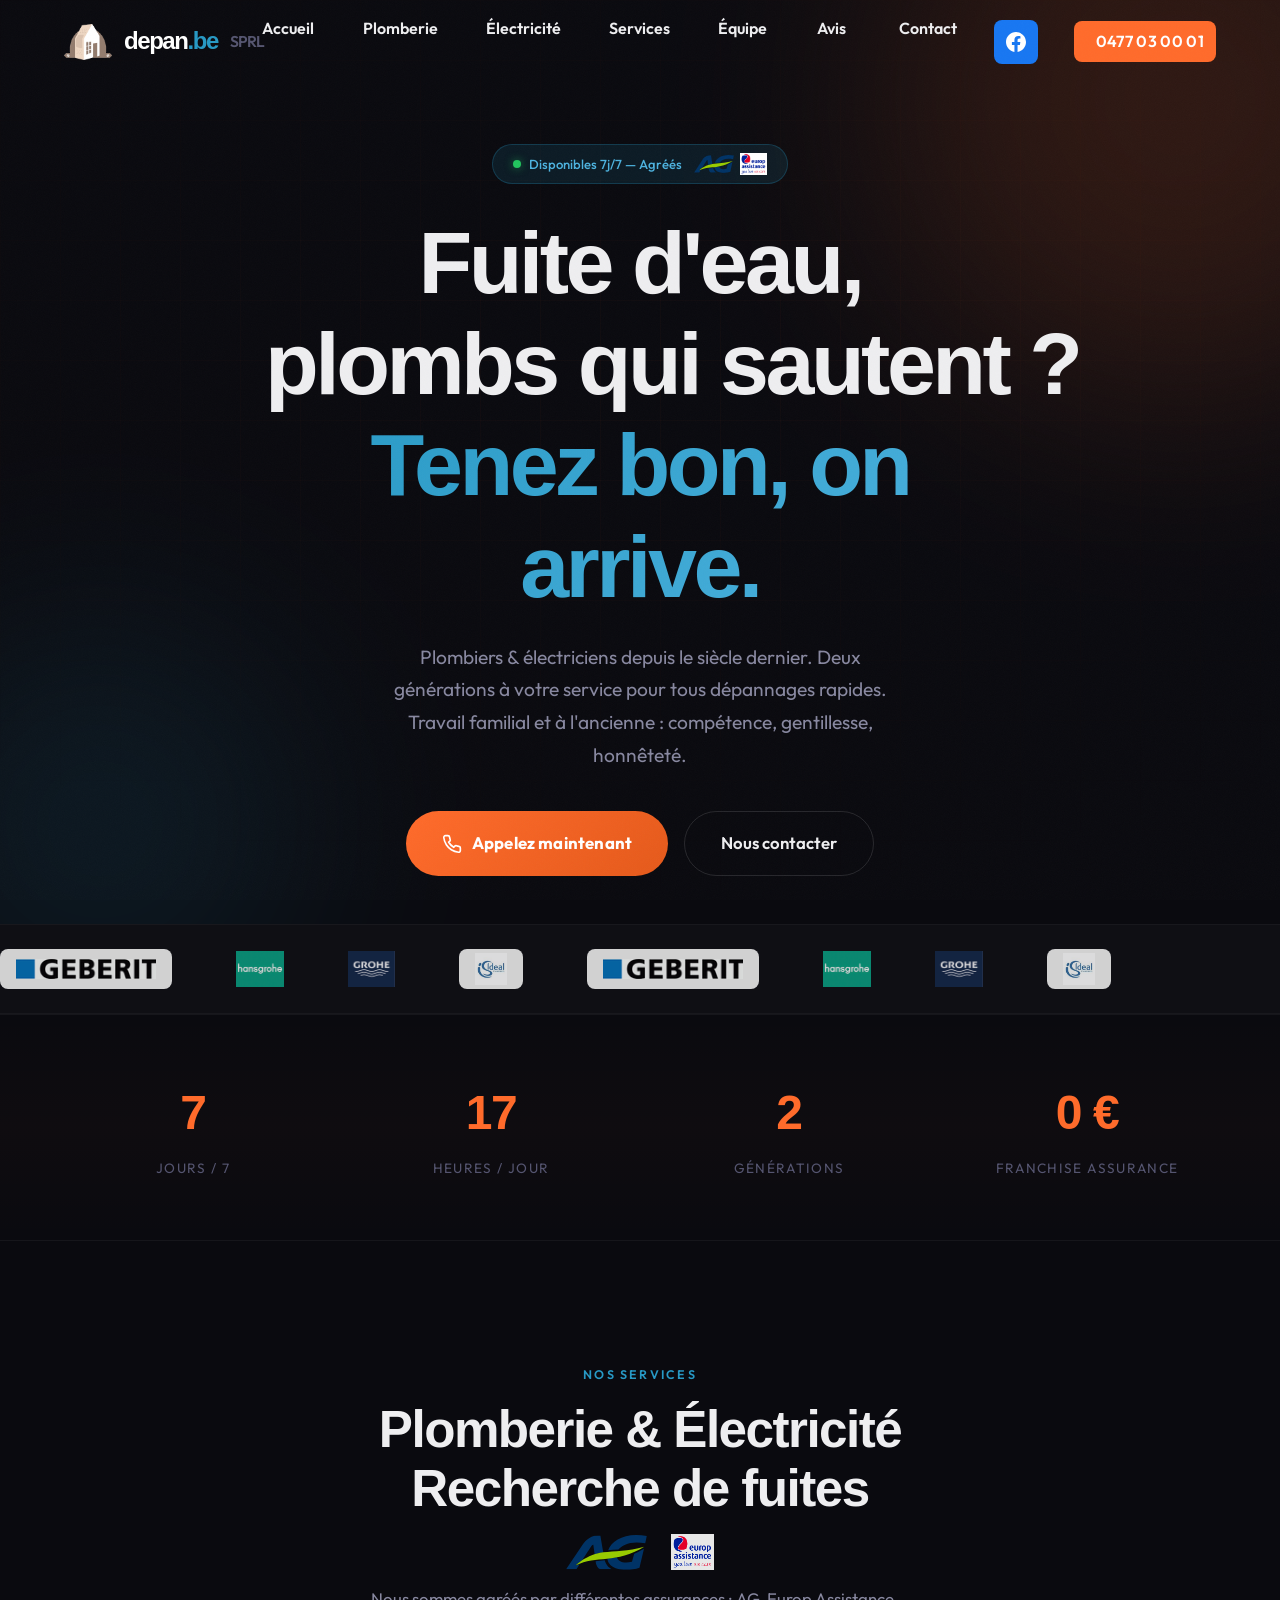
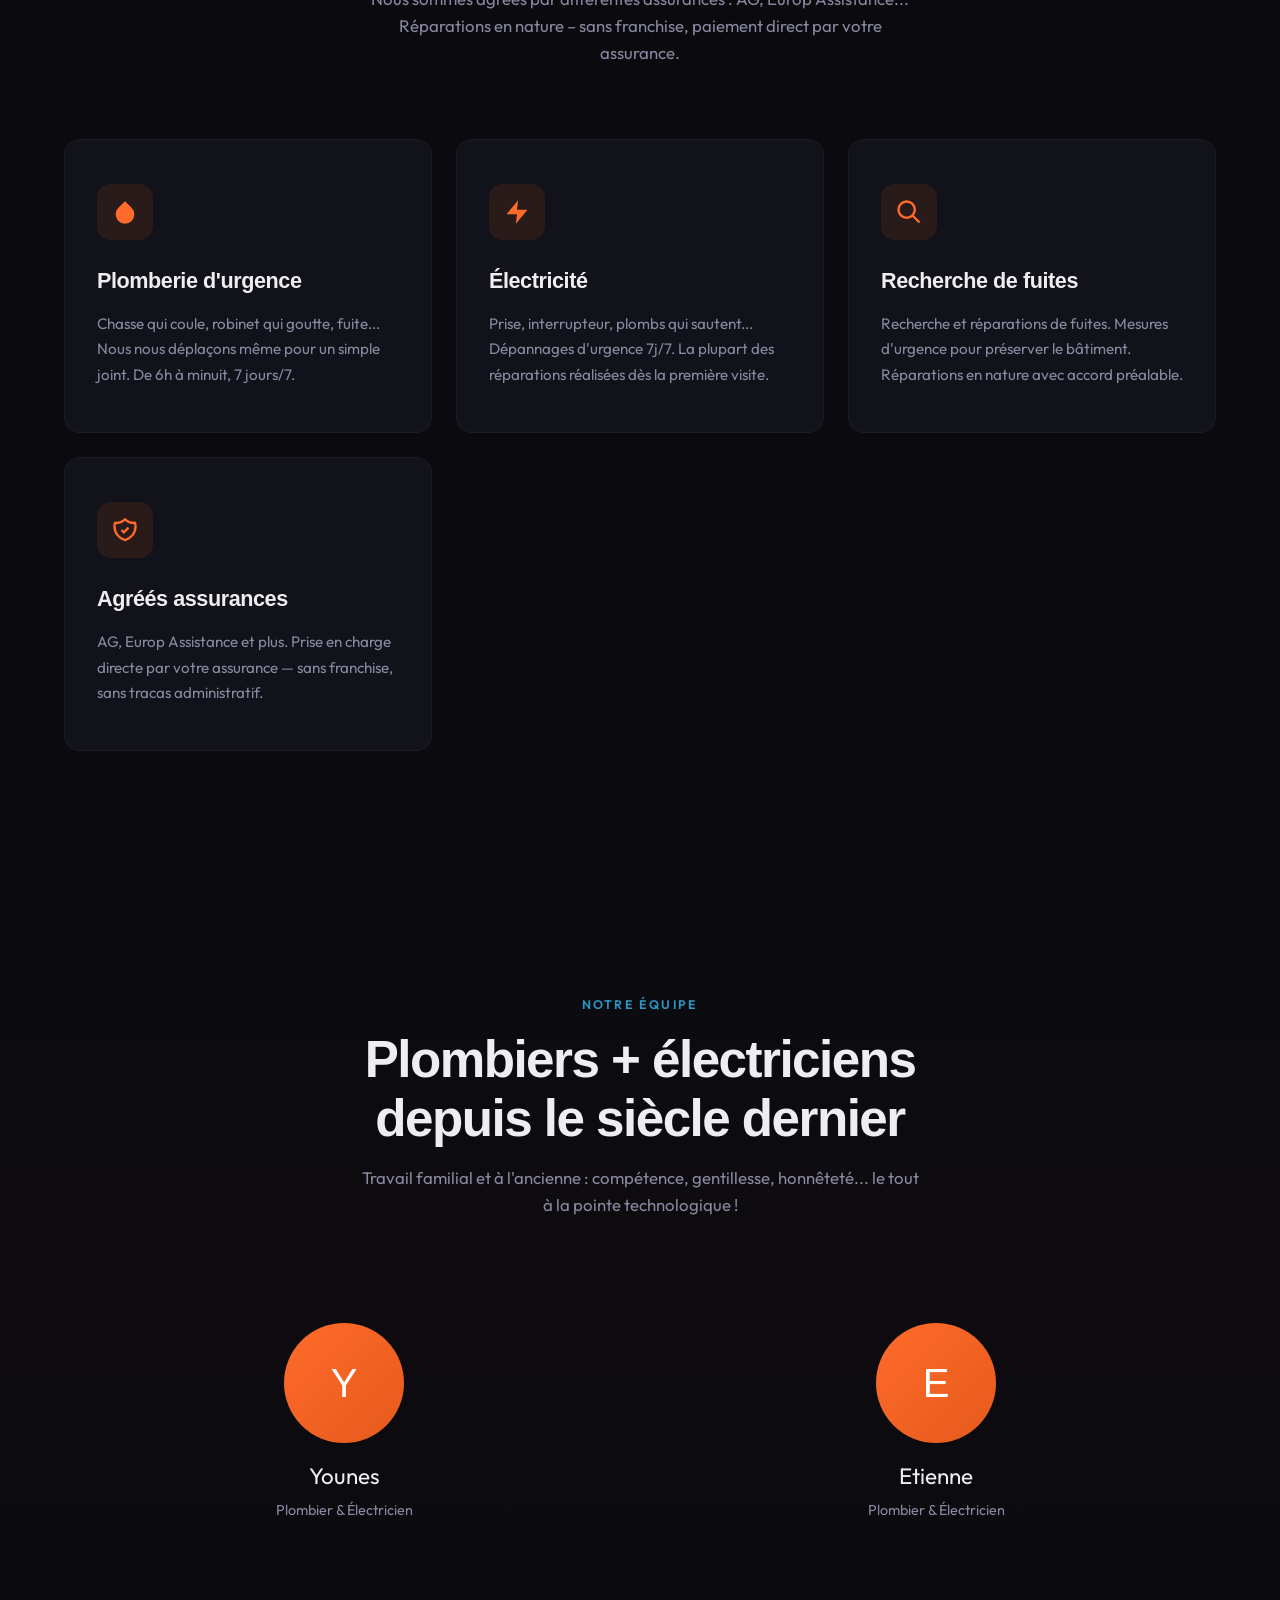
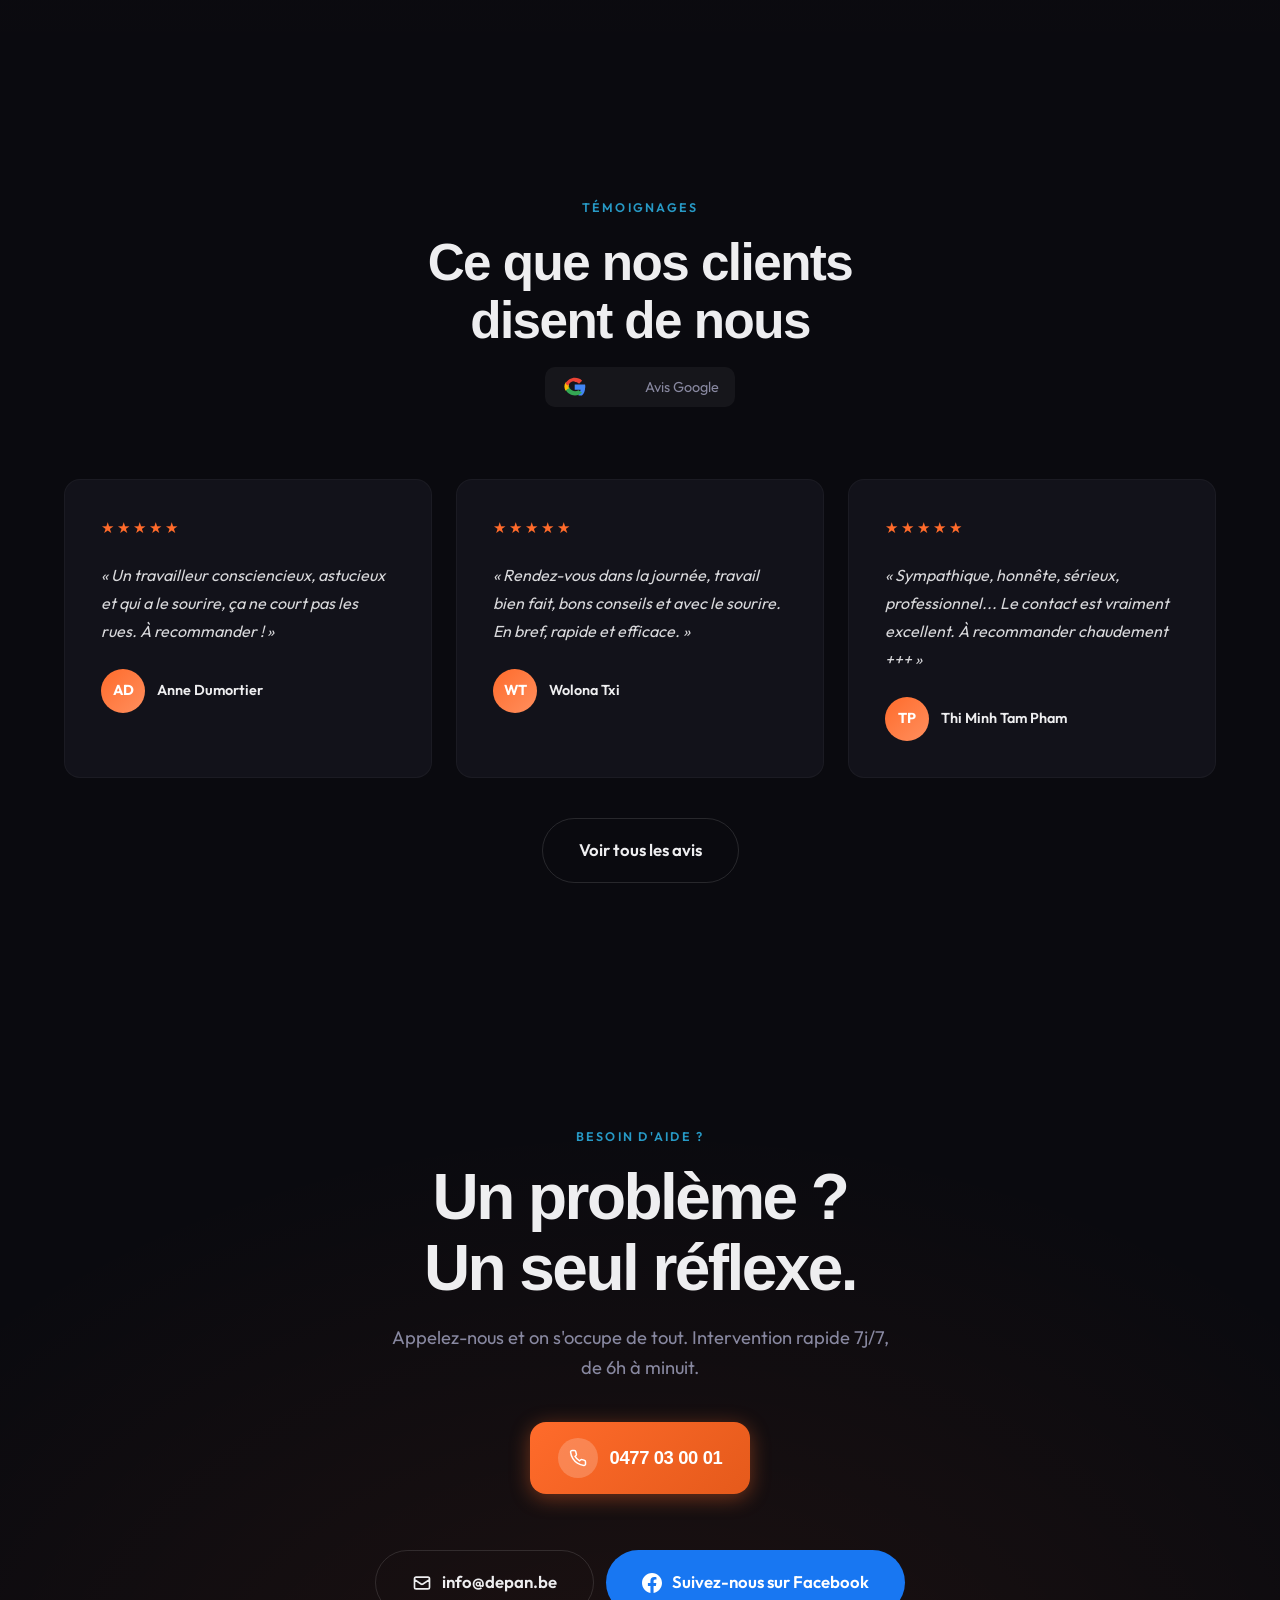
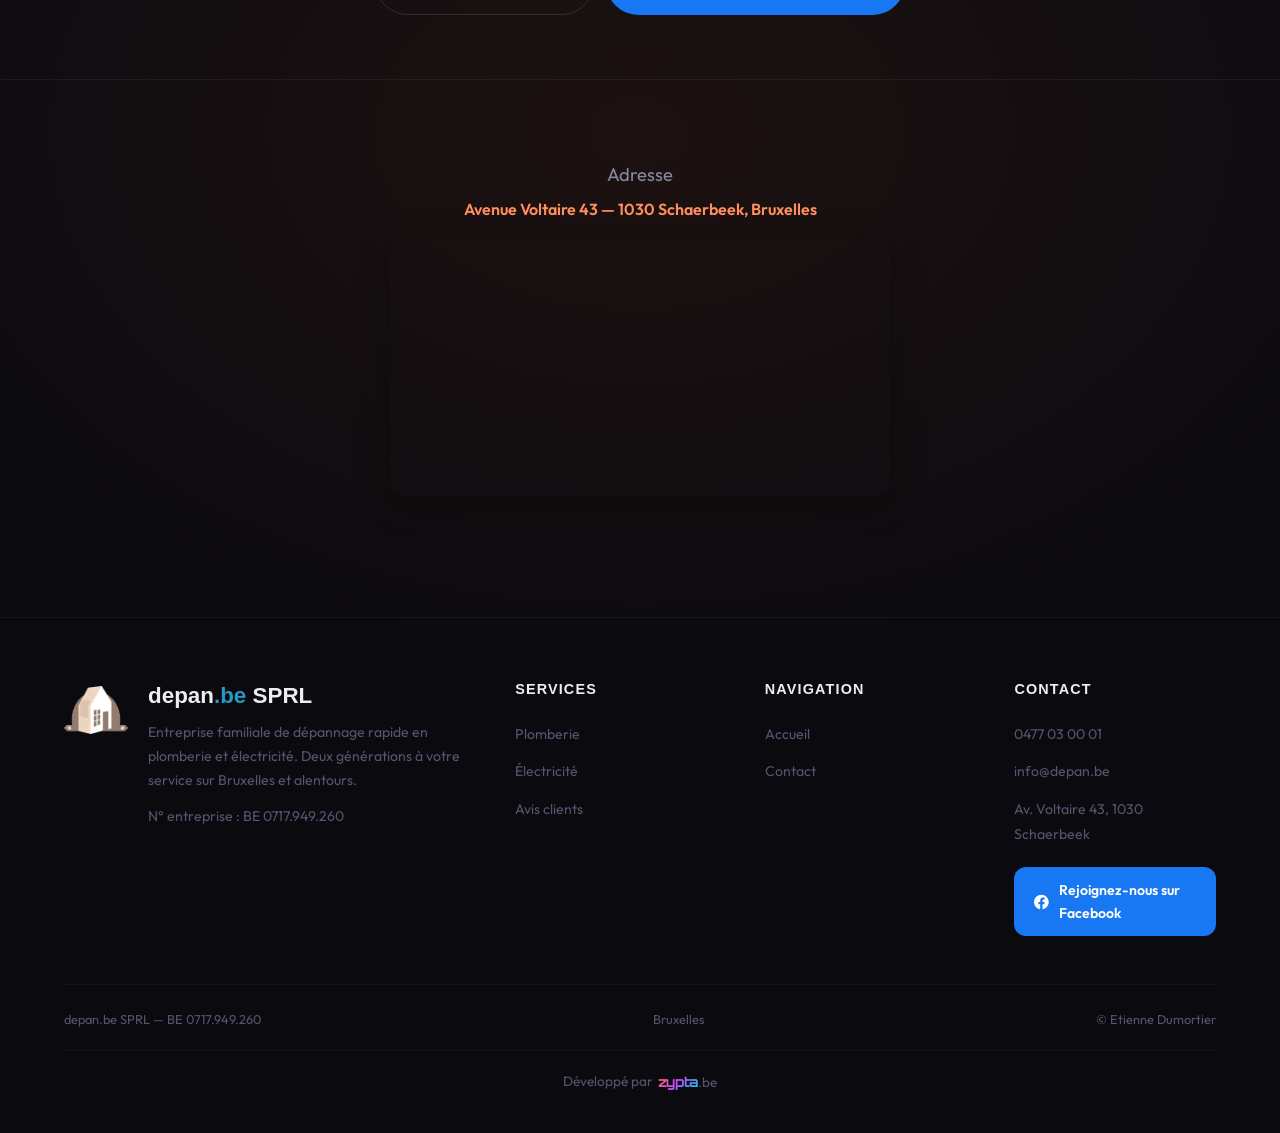
==== index.html @ 9aeaefd6 "Menu: Accueil, Plomberie, Électricité | Formulaire Formspree HTTPS | CTA téléphone réduit Made-with:" ====
<!DOCTYPE html>
<html lang="fr">
<head>
  <meta charset="UTF-8">
  <meta name="viewport" content="width=device-width, initial-scale=1.0">
  <meta name="description" content="depan.be SPRL — Dépannages rapides plomberie & électricité à Bruxelles. Deux générations à votre service, agréés assurances. Appelez le 0477 03 00 01.">
  <title>depan.be SPRL — Dépannages Rapides | Plomberie & Électricité Bruxelles</title>
  <link rel="preconnect" href="https://fonts.googleapis.com">
  <link rel="preconnect" href="https://fonts.gstatic.com" crossorigin>
  <link href="https://fonts.googleapis.com/css2?family=Cabinet+Grotesk:wght@400;700;800;900&family=Orbitron:wght@700&family=Outfit:wght@300;400;500;600;700&display=swap" rel="stylesheet">
  <link rel="stylesheet" href="css/style.css">
  <link rel="icon" href="assets/logo-depan.png" type="image/png">
</head>
<body>

<div class="scroll-progress" id="scrollProgress"></div>

<nav class="navbar" id="navbar">
  <div class="container nav-inner">
    <a href="index.html" class="nav-logo">
      <img src="assets/logo-depan.png" alt="depan.be">
      <span class="nav-logo-brand">depan<span>.be</span></span><span class="sprl">SPRL</span>
    </a>
    <ul class="nav-links" id="navLinks">
      <li><a href="index.html">Accueil</a></li>
      <li><a href="plomberie.html">Plomberie</a></li>
      <li><a href="electricite.html">Électricité</a></li>
      <li><a href="index.html#services">Services</a></li>
      <li><a href="index.html#equipe">Équipe</a></li>
      <li><a href="avis.html">Avis</a></li>
      <li><a href="contact.html">Contact</a></li>
      <li><a href="https://www.facebook.com/depanbe-153245261402407/" target="_blank" rel="noopener" class="nav-facebook" aria-label="Facebook">
        <svg viewBox="0 0 24 24" fill="currentColor" width="22" height="22"><path d="M24 12.073c0-6.627-5.373-12-12-12s-12 5.373-12 12c0 5.99 4.388 10.954 10.125 11.854v-8.385H7.078v-3.47h3.047V9.43c0-3.007 1.792-4.669 4.533-4.669 1.312 0 2.686.235 2.686.235v2.953H15.83c-1.491 0-1.956.925-1.956 1.874v2.25h3.328l-.532 3.47h-2.796v8.385C19.612 23.027 24 18.062 24 12.073z"/></svg>
        <span class="nav-facebook-label">Facebook</span>
      </a></li>
      <li><a href="tel:+32477030001" class="nav-cta">
        <svg viewBox="0 0 24 24" fill="none" stroke="currentColor" stroke-width="2"><path d="M22 16.92v3a2 2 0 0 1-2.18 2 19.79 19.79 0 0 1-8.63-3.07 19.5 19.5 0 0 1-6-6 19.79 19.79 0 0 1-3.07-8.67A2 2 0 0 1 4.11 2h3a2 2 0 0 1 2 1.72 12.84 12.84 0 0 0 .7 2.81 2 2 0 0 1-.45 2.11L8.09 9.91a16 16 0 0 0 6 6l1.27-1.27a2 2 0 0 1 2.11-.45 12.84 12.84 0 0 0 2.81.7A2 2 0 0 1 22 16.92z"/></svg>
        0477 03 00 01
      </a></li>
    </ul>
    <button type="button" class="burger" id="burger" aria-label="Menu" aria-expanded="false">
      <span></span><span></span><span></span>
    </button>
  </div>
</nav>
<div class="nav-overlay" id="navOverlay" aria-hidden="true"></div>

<section class="hero">
  <div class="hero-bg">
    <div class="orb orb-1"></div>
    <div class="orb orb-2"></div>
    <div class="hero-grid"></div>
  </div>
  <div class="container">
    <div class="hero-content">
      <div class="hero-badge">
        <span class="dot"></span>
        Disponibles 7j/7 — Agréés
        <span class="badge-logos">
          <img src="assets/logos/ag-insurance.svg" alt="AG Insurance" class="badge-logo badge-logo-ag">
          <img src="assets/logos/europ-assistance.png" alt="Europ Assistance" class="badge-logo badge-logo-europ">
        </span>
      </div>
      <h1>
        <span class="hero-line">Fuite d'eau,</span>
        <span class="hero-line hero-question">plombs qui sautent ?</span>
        <span class="hero-line highlight">Tenez bon, on arrive.</span>
      </h1>
      <p>
        Plombiers & électriciens depuis le siècle dernier. Deux générations à votre service pour tous dépannages rapides. Travail familial et à l'ancienne : compétence, gentillesse, honnêteté.
      </p>
      <div class="hero-actions">
        <a href="tel:+32477030001" class="btn-primary">
          <svg viewBox="0 0 24 24" fill="none" stroke="currentColor" stroke-width="2"><path d="M22 16.92v3a2 2 0 0 1-2.18 2 19.79 19.79 0 0 1-8.63-3.07 19.5 19.5 0 0 1-6-6 19.79 19.79 0 0 1-3.07-8.67A2 2 0 0 1 4.11 2h3a2 2 0 0 1 2 1.72 12.84 12.84 0 0 0 .7 2.81 2 2 0 0 1-.45 2.11L8.09 9.91a16 16 0 0 0 6 6l1.27-1.27a2 2 0 0 1 2.11-.45 12.84 12.84 0 0 0 2.81.7A2 2 0 0 1 22 16.92z"/></svg>
          Appelez maintenant
        </a>
        <a href="contact.html" class="btn-secondary">Nous contacter</a>
      </div>
    </div>
  </div>
</section>

<section class="marquee-brands" aria-hidden="true">
  <div class="marquee-brands__track">
    <div class="marquee-brands__item marquee-brands__item--light"><img src="assets/logos/geberit.png" alt="Geberit"></div>
    <div class="marquee-brands__item"><img src="assets/logos/hansgrohe.png" alt="hansgrohe"></div>
    <div class="marquee-brands__item"><img src="assets/logos/grohe.png" alt="GROHE"></div>
    <div class="marquee-brands__item marquee-brands__item--light"><img src="assets/logos/ideal-standard.png" alt="Ideal Standard"></div>
    <div class="marquee-brands__item marquee-brands__item--light"><img src="assets/logos/geberit.png" alt="Geberit"></div>
    <div class="marquee-brands__item"><img src="assets/logos/hansgrohe.png" alt="hansgrohe"></div>
    <div class="marquee-brands__item"><img src="assets/logos/grohe.png" alt="GROHE"></div>
    <div class="marquee-brands__item marquee-brands__item--light"><img src="assets/logos/ideal-standard.png" alt="Ideal Standard"></div>
  </div>
</section>

<section class="stats-bar">
  <div class="container">
    <div class="stats-grid">
      <div class="stat-item reveal">
        <div class="stat-number" data-target="7">0</div>
        <div class="stat-label">Jours / 7</div>
      </div>
      <div class="stat-item reveal reveal-delay-1">
        <div class="stat-number" data-target="18">0</div>
        <div class="stat-label">Heures / jour</div>
      </div>
      <div class="stat-item reveal reveal-delay-2">
        <div class="stat-number" data-target="2">0</div>
        <div class="stat-label">Générations</div>
      </div>
      <div class="stat-item reveal reveal-delay-3">
        <div class="stat-number" data-target="0" data-suffix=" €">0</div>
        <div class="stat-label">Franchise assurance</div>
      </div>
    </div>
  </div>
</section>

<section class="section-pad" id="services">
  <div class="container">
    <div class="section-header reveal">
      <span class="section-tag">Nos Services</span>
      <h2>Plomberie & Électricité<br>Recherche de fuites</h2>
      <div class="assurance-logos reveal">
        <img src="assets/logos/ag-insurance.svg" alt="AG Insurance" class="assurance-logo">
        <img src="assets/logos/europ-assistance.png" alt="Europ Assistance" class="assurance-logo">
      </div>
      <p>Nous sommes agréés par différentes assurances : AG, Europ Assistance... Réparations en nature – sans franchise, paiement direct par votre assurance.</p>
    </div>
    <div class="services-grid">
      <a href="plomberie.html" class="service-card reveal">
        <div class="service-icon">
          <svg viewBox="0 0 24 24" fill="currentColor"><path d="M12 2.69l5.66 5.66a8 8 0 1 1-11.31 0z"/></svg>
        </div>
        <h3>Plomberie d'urgence</h3>
        <p>Chasse qui coule, robinet qui goutte, fuite... Nous nous déplaçons même pour un simple joint. De 6h à minuit, 7 jours/7.</p>
      </a>
      <a href="electricite.html" class="service-card reveal reveal-delay-1">
        <div class="service-icon">
          <svg viewBox="0 0 24 24" fill="currentColor"><path d="M13 2L3 14h9l-1 8 10-12h-9l1-8z"/></svg>
        </div>
        <h3>Électricité</h3>
        <p>Prise, interrupteur, plombs qui sautent... Dépannages d'urgence 7j/7. La plupart des réparations réalisées dès la première visite.</p>
      </a>
      <a href="plomberie.html" class="service-card reveal reveal-delay-2">
        <div class="service-icon">
          <svg viewBox="0 0 24 24" fill="none" stroke="currentColor" stroke-width="2"><path d="M21 21l-6-6m2-5a7 7 0 11-14 0 7 7 0 0114 0z"/></svg>
        </div>
        <h3>Recherche de fuites</h3>
        <p>Recherche et réparations de fuites. Mesures d'urgence pour préserver le bâtiment. Réparations en nature avec accord préalable.</p>
      </a>
      <a href="contact.html" class="service-card reveal reveal-delay-3">
        <div class="service-icon">
          <svg viewBox="0 0 24 24" fill="none" stroke="currentColor" stroke-width="2"><path d="M9 12l2 2 4-4m5.618-4.016A11.955 11.955 0 0112 2.944a11.955 11.955 0 01-8.618 3.04A12.02 12.02 0 003 9c0 5.591 3.824 10.29 9 11.622 5.176-1.332 9-6.03 9-11.622 0-1.042-.133-2.052-.382-3.016z"/></svg>
        </div>
        <h3>Agréés assurances</h3>
        <p>AG, Europ Assistance et plus. Prise en charge directe par votre assurance — sans franchise, sans tracas administratif.</p>
      </a>
    </div>
  </div>
</section>

<section class="section-pad" id="equipe" style="background: linear-gradient(180deg, transparent, rgba(255,107,43,0.02), transparent);">
  <div class="container">
    <div class="section-header reveal">
      <span class="section-tag">Notre équipe</span>
      <h2>Plombiers + électriciens<br>depuis le siècle dernier</h2>
      <p>Travail familial et à l'ancienne : compétence, gentillesse, honnêteté... le tout à la pointe technologique !</p>
    </div>
    <div class="team-grid">
      <div class="team-card reveal">
        <div class="team-avatar">Y</div>
        <p class="team-name">Younes</p>
        <p class="team-role">Plombier & Électricien</p>
      </div>
      <div class="team-card reveal reveal-delay-1">
        <div class="team-avatar">E</div>
        <p class="team-name">Etienne</p>
        <p class="team-role">Plombier & Électricien</p>
      </div>
    </div>
  </div>
</section>

<section class="section-pad" id="avis">
  <div class="container">
    <div class="section-header reveal">
      <span class="section-tag">Témoignages</span>
      <h2>Ce que nos clients<br>disent de nous</h2>
      <div class="avis-google-badge">
        <img src="assets/logos/google.svg" alt="Google" class="avis-google-logo" width="74" height="24">
        <span>Avis Google</span>
      </div>
    </div>
    <div class="testimonials-grid">
      <div class="testimonial-card reveal">
        <div class="testimonial-stars">★ ★ ★ ★ ★</div>
        <p class="testimonial-text">« Un travailleur consciencieux, astucieux et qui a le sourire, ça ne court pas les rues. À recommander ! »</p>
        <div class="testimonial-author">
          <div class="testimonial-avatar">AD</div>
          <div>
            <div class="testimonial-name">Anne Dumortier</div>
          </div>
        </div>
      </div>
      <div class="testimonial-card reveal reveal-delay-1">
        <div class="testimonial-stars">★ ★ ★ ★ ★</div>
        <p class="testimonial-text">« Rendez-vous dans la journée, travail bien fait, bons conseils et avec le sourire. En bref, rapide et efficace. »</p>
        <div class="testimonial-author">
          <div class="testimonial-avatar">WT</div>
          <div>
            <div class="testimonial-name">Wolona Txi</div>
          </div>
        </div>
      </div>
      <div class="testimonial-card reveal reveal-delay-2">
        <div class="testimonial-stars">★ ★ ★ ★ ★</div>
        <p class="testimonial-text">« Sympathique, honnête, sérieux, professionnel... Le contact est vraiment excellent. À recommander chaudement +++ »</p>
        <div class="testimonial-author">
          <div class="testimonial-avatar">TP</div>
          <div>
            <div class="testimonial-name">Thi Minh Tam Pham</div>
          </div>
        </div>
      </div>
    </div>
    <div style="text-align: center; margin-top: 40px;">
      <a href="avis.html" class="btn-secondary">Voir tous les avis</a>
    </div>
  </div>
</section>

<section class="cta-final" id="contact">
  <div class="cta-final-bg"></div>
  <div class="cta-final-content">
    <div class="reveal">
      <span class="section-tag">Besoin d'aide ?</span>
      <h2>Un problème ?<br>Un seul réflexe.</h2>
      <p>Appelez-nous et on s'occupe de tout. Intervention rapide 7j/7, de 6h à minuit.</p>
    </div>
    <a href="tel:+32477030001" class="cta-phone-big reveal reveal-delay-1">
      <span class="cta-phone-icon">
        <svg viewBox="0 0 24 24" fill="none" stroke="currentColor" stroke-width="2"><path d="M22 16.92v3a2 2 0 0 1-2.18 2 19.79 19.79 0 0 1-8.63-3.07 19.5 19.5 0 0 1-6-6 19.79 19.79 0 0 1-3.07-8.67A2 2 0 0 1 4.11 2h3a2 2 0 0 1 2 1.72 12.84 12.84 0 0 0 .7 2.81 2 2 0 0 1-.45 2.11L8.09 9.91a16 16 0 0 0 6 6l1.27-1.27a2 2 0 0 1 2.11-.45 12.84 12.84 0 0 0 2.81.7A2 2 0 0 1 22 16.92z"/></svg>
      </span>
      0477 03 00 01
    </a>
    <div class="reveal reveal-delay-2" style="margin-top: 24px; display: flex; flex-wrap: wrap; gap: 12px; justify-content: center;">
      <a href="mailto:info@depan.be" class="btn-secondary" style="display: inline-flex; align-items: center; gap: 10px;">
        <svg viewBox="0 0 24 24" fill="none" stroke="currentColor" stroke-width="2" width="20" height="20"><path d="M3 8l7.89 5.26a2 2 0 002.22 0L21 8M5 19h14a2 2 0 002-2V7a2 2 0 00-2-2H5a2 2 0 00-2 2v10a2 2 0 002 2z"/></svg>
        info@depan.be
      </a>
      <a href="https://www.facebook.com/depanbe-153245261402407/" target="_blank" rel="noopener" class="btn-facebook" style="display: inline-flex; align-items: center; gap: 10px;">
        <svg viewBox="0 0 24 24" fill="currentColor" width="20" height="20"><path d="M24 12.073c0-6.627-5.373-12-12-12s-12 5.373-12 12c0 5.99 4.388 10.954 10.125 11.854v-8.385H7.078v-3.47h3.047V9.43c0-3.007 1.792-4.669 4.533-4.669 1.312 0 2.686.235 2.686.235v2.953H15.83c-1.491 0-1.956.925-1.956 1.874v2.25h3.328l-.532 3.47h-2.796v8.385C19.612 23.027 24 18.062 24 12.073z"/></svg>
        Suivez-nous sur Facebook
      </a>
    </div>
    <div class="map-section map-section--compact reveal reveal-delay-3">
      <p style="margin-top: 2rem; margin-bottom: 0.5rem; color: var(--text-dim);">Adresse</p>
      <a href="https://goo.gl/maps/bw3RKCaFCdqT8EcRA" target="_blank" rel="noopener" style="color: var(--orange-light); font-weight: 600;">Avenue Voltaire 43 — 1030 Schaerbeek, Bruxelles</a>
      <div class="map-wrapper map-wrapper--compact">
        <iframe src="https://maps.google.com/maps?q=Avenue+Voltaire+43,+1030+Schaerbeek,+Belgium&output=embed" width="100%" height="250" style="border:0; border-radius: var(--radius);" allowfullscreen="" loading="lazy" referrerpolicy="no-referrer-when-downgrade" title="depan.be - Avenue Voltaire 43, 1030 Schaerbeek"></iframe>
      </div>
    </div>
  </div>
</section>

<footer class="footer">
  <div class="container">
    <div class="footer-grid">
      <div class="footer-brand">
        <div class="footer-brand-block">
          <img src="assets/logo-depan.png" alt="" class="footer-logo-img">
          <div>
            <div class="footer-logo">depan<span>.be</span> SPRL</div>
            <p>Entreprise familiale de dépannage rapide en plomberie et électricité. Deux générations à votre service sur Bruxelles et alentours.</p>
            <p style="margin-top: 12px;">N° entreprise : BE 0717.949.260</p>
          </div>
        </div>
      </div>
      <div>
        <h4>Services</h4>
        <ul class="footer-links">
          <li><a href="plomberie.html">Plomberie</a></li>
          <li><a href="electricite.html">Électricité</a></li>
          <li><a href="avis.html">Avis clients</a></li>
        </ul>
      </div>
      <div>
        <h4>Navigation</h4>
        <ul class="footer-links">
          <li><a href="index.html">Accueil</a></li>
          <li><a href="contact.html">Contact</a></li>
        </ul>
      </div>
      <div>
        <h4>Contact</h4>
        <ul class="footer-links">
          <li><a href="tel:+32477030001">0477 03 00 01</a></li>
          <li><a href="mailto:info@depan.be">info@depan.be</a></li>
          <li><a href="https://goo.gl/maps/bw3RKCaFCdqT8EcRA" target="_blank" rel="noopener">Av. Voltaire 43, 1030 Schaerbeek</a></li>
          <li>
            <a href="https://www.facebook.com/depanbe-153245261402407/" target="_blank" rel="noopener" class="footer-facebook-cta">
              <svg viewBox="0 0 24 24" fill="currentColor"><path d="M24 12.073c0-6.627-5.373-12-12-12s-12 5.373-12 12c0 5.99 4.388 10.954 10.125 11.854v-8.385H7.078v-3.47h3.047V9.43c0-3.007 1.792-4.669 4.533-4.669 1.312 0 2.686.235 2.686.235v2.953H15.83c-1.491 0-1.956.925-1.956 1.874v2.25h3.328l-.532 3.47h-2.796v8.385C19.612 23.027 24 18.062 24 12.073z"/></svg>
              Rejoignez-nous sur Facebook
            </a>
          </li>
        </ul>
      </div>
    </div>
    <div class="footer-bottom">
      <span>depan.be SPRL — BE 0717.949.260</span>
      <span>Bruxelles</span>
      <span>© Etienne Dumortier</span>
    </div>
    <div class="footer-credit">
      <span>Développé par</span>
      <a href="https://zypta.be" target="_blank" rel="noopener"><span class="zypta-supernova">zypta</span>.be</a>
    </div>
  </div>
</footer>

<script src="js/main.js"></script>
<script>
  const navbar = document.getElementById('navbar');
  window.addEventListener('scroll', () => {
    navbar.classList.toggle('scrolled', window.scrollY > 50);
  });

  window.addEventListener('scroll', () => {
    const scrollTop = window.scrollY;
    const docHeight = document.documentElement.scrollHeight - window.innerHeight;
    const progress = docHeight > 0 ? (scrollTop / docHeight) * 100 : 0;
    document.getElementById('scrollProgress').style.width = progress + '%';
  });

  const revealElements = document.querySelectorAll('.reveal');
  const revealObserver = new IntersectionObserver((entries) => {
    entries.forEach(entry => {
      if (entry.isIntersecting) {
        entry.target.classList.add('visible');
        revealObserver.unobserve(entry.target);
      }
    });
  }, { threshold: 0.1, rootMargin: '0px 0px -50px 0px' });
  revealElements.forEach(el => revealObserver.observe(el));

  const statNumbers = document.querySelectorAll('.stat-number[data-target]');
  const counterObserver = new IntersectionObserver((entries) => {
    entries.forEach(entry => {
      if (entry.isIntersecting) {
        const el = entry.target;
        const target = parseInt(el.dataset.target);
        const suffix = el.dataset.suffix || '';
        const duration = 2000;
        const start = performance.now();
        function animate(now) {
          const elapsed = now - start;
          const progress = Math.min(elapsed / duration, 1);
          const eased = 1 - Math.pow(1 - progress, 3);
          const current = Math.round(eased * target);
          el.textContent = current + (suffix ? suffix : target >= 2 && target <= 10 ? '' : '');
          if (progress < 1) requestAnimationFrame(animate);
        }
        requestAnimationFrame(animate);
        counterObserver.unobserve(el);
      }
    });
  }, { threshold: 0.5 });
  statNumbers.forEach(el => counterObserver.observe(el));
</script>

</body>
</html>
---- css/style.css ----
/* depan.be — Design inspiré du joli */
@import url('https://fonts.googleapis.com/css2?family=Cabinet+Grotesk:wght@400;700;800;900&family=Orbitron:wght@700&family=Outfit:wght@300;400;500;600;700&display=swap');

*, *::before, *::after { margin: 0; padding: 0; box-sizing: border-box; }

:root {
  --bg-dark: #0a0a0f;
  --bg-card: #12121a;
  --bg-card-hover: #1a1a28;
  --primary: #2799c5;
  --primary-light: #4db3e0;
  --primary-dark: #1e7aa3;
  --primary-glow: #2799c566;
  --orange: #ff6b2b;
  --orange-glow: #ff6b2b66;
  --orange-light: #ff8f5e;
  --orange-dark: #e55a1b;
  --text: #eeeef0;
  --text-dim: #8888a0;
  --text-muted: #555570;
  --white: #ffffff;
  --radius: 16px;
  --radius-sm: 10px;
  --font-display: 'Cabinet Grotesk', sans-serif;
  --font-body: 'Outfit', sans-serif;
}

html { scroll-behavior: smooth; }

/* Scrollbar thématique */
::-webkit-scrollbar {
  width: 10px;
}
::-webkit-scrollbar-track {
  background: var(--bg-dark);
}
::-webkit-scrollbar-thumb {
  background: var(--bg-card);
  border-radius: 5px;
  border: 2px solid var(--bg-dark);
}
::-webkit-scrollbar-thumb:hover {
  background: var(--orange);
}
/* Firefox */
html {
  scrollbar-width: thin;
  scrollbar-color: var(--bg-card) var(--bg-dark);
}

body {
  font-family: var(--font-body);
  background: var(--bg-dark);
  color: var(--text);
  overflow-x: hidden;
  line-height: 1.6;
}
body.menu-open {
  overflow: hidden;
  touch-action: none;
}

body::before {
  content: '';
  position: fixed;
  inset: 0;
  z-index: 9999;
  pointer-events: none;
  opacity: 0.025;
  background-image: url("data:image/svg+xml,%3Csvg viewBox='0 0 256 256' xmlns='http://www.w3.org/2000/svg'%3E%3Cfilter id='n'%3E%3CfeTurbulence type='fractalNoise' baseFrequency='0.9' numOctaves='4' stitchTiles='stitch'/%3E%3C/filter%3E%3Crect width='100%25' height='100%25' filter='url(%23n)'/%3E%3C/svg%3E");
  background-size: 200px;
}

a { color: inherit; text-decoration: none; }
img { max-width: 100%; display: block; }

.container { max-width: 1200px; margin: 0 auto; padding: 0 24px; }
.section-pad { padding: 120px 0; }

@keyframes float {
  0%, 100% { transform: translateY(0); }
  50% { transform: translateY(-12px); }
}

@keyframes pulse-glow {
  0%, 100% { box-shadow: 0 0 20px var(--orange-glow), 0 0 60px transparent; }
  50% { box-shadow: 0 0 30px var(--orange-glow), 0 0 80px var(--orange-glow); }
}
@keyframes pulse-glow-blue {
  0%, 100% { box-shadow: 0 0 20px rgba(24, 119, 242, 0.4), 0 0 60px transparent; }
  50% { box-shadow: 0 0 30px rgba(24, 119, 242, 0.6), 0 0 80px rgba(24, 119, 242, 0.3); }
}

@keyframes slide-up {
  from { opacity: 0; transform: translateY(60px); }
  to { opacity: 1; transform: translateY(0); }
}

.reveal {
  opacity: 0;
  transform: translateY(50px);
  transition: all 0.8s cubic-bezier(0.16, 1, 0.3, 1);
}
.reveal.visible {
  opacity: 1;
  transform: translateY(0);
}
.reveal-delay-1 { transition-delay: 0.1s; }
.reveal-delay-2 { transition-delay: 0.2s; }
.reveal-delay-3 { transition-delay: 0.3s; }
.reveal-delay-4 { transition-delay: 0.4s; }

/* Navbar */
.navbar {
  position: fixed;
  top: 0;
  left: 0;
  right: 0;
  z-index: 1000;
  padding: 16px 0;
  transition: all 0.4s ease;
  backdrop-filter: blur(0px);
}
.navbar.scrolled {
  background: rgba(10, 10, 15, 0.85);
  backdrop-filter: blur(20px);
  border-bottom: 1px solid rgba(255, 107, 43, 0.1);
  padding: 10px 0;
}
.nav-inner {
  display: flex;
  align-items: center;
  justify-content: space-between;
}
.nav-logo {
  display: flex;
  align-items: center;
  gap: 12px;
  font-family: var(--font-display);
  font-weight: 900;
  font-size: 1.5rem;
  letter-spacing: -0.04em;
}
.nav-logo .nav-logo-brand {
  display: inline-flex;
  gap: 0;
  letter-spacing: -0.06em;
  color: var(--white);
}
.nav-logo .nav-logo-brand span {
  color: var(--primary);
}
.nav-logo img {
  width: 48px;
  height: 48px;
  object-fit: contain;
}
.nav-logo span { color: var(--primary); }
.nav-logo .sprl {
  font-family: var(--font-body);
  font-weight: 600;
  font-size: 0.65em;
  color: var(--text-muted);
}
.nav-logo { white-space: nowrap; }
.nav-links {
  display: flex;
  align-items: center;
  gap: 36px;
  list-style: none;
}
.nav-links a {
  font-size: 1rem;
  font-weight: 600;
  color: var(--text);
  transition: color 0.3s;
  position: relative;
  padding: 8px 12px;
  border-radius: 8px;
}
.nav-links a::after {
  content: '';
  position: absolute;
  bottom: -4px;
  left: 0;
  width: 0;
  height: 2px;
  background: var(--orange);
  transition: width 0.3s ease;
}
.nav-links a:hover {
  color: var(--orange-light);
  background: rgba(255, 107, 43, 0.08);
}
.nav-links a:hover::after { width: 100%; }
.nav-cta {
  display: inline-flex;
  align-items: center;
  gap: 10px;
  background: var(--orange);
  color: var(--white) !important;
  padding: 12px 20px;
  border-radius: 50px;
  font-weight: 700;
  font-size: 0.95rem;
  transition: all 0.3s ease;
  letter-spacing: 0.02em;
  white-space: nowrap;
  animation: pulse-glow 3s infinite;
}
.nav-cta:hover {
  background: var(--orange-light);
  transform: translateY(-2px);
  box-shadow: 0 8px 30px var(--orange-glow);
}
.nav-cta::after { display: none !important; }

.nav-facebook {
  display: flex;
  align-items: center;
  justify-content: center;
  gap: 8px;
  width: 44px;
  height: 44px;
  padding: 0 16px;
  background: #1877f2;
  color: var(--white) !important;
  border-radius: 12px;
  transition: all 0.3s ease;
  animation: pulse-glow-blue 3s infinite;
}
.nav-facebook-label { display: none; }
.nav-facebook:hover {
  background: #166fe5;
  transform: translateY(-2px);
  box-shadow: 0 8px 24px rgba(24, 119, 242, 0.4);
}
.nav-facebook::after { display: none !important; }

.burger {
  display: none;
  flex-direction: column;
  gap: 5px;
  cursor: pointer;
  z-index: 1001;
  position: relative;
  touch-action: manipulation;
  -webkit-tap-highlight-color: transparent;
  user-select: none;
  min-width: 44px;
  min-height: 44px;
  align-items: center;
  justify-content: center;
  background: none;
  border: none;
  padding: 0;
  margin: 0;
  font: inherit;
  color: inherit;
}
.burger span {
  width: 26px;
  height: 2px;
  background: var(--text);
  transition: transform 0.3s ease, opacity 0.2s ease;
  border-radius: 2px;
  transform-origin: center;
}

/* Hero */
.hero {
  min-height: 100vh;
  display: flex;
  align-items: center;
  position: relative;
  overflow: hidden;
  padding-top: 80px;
}
.hero-bg {
  position: absolute;
  inset: 0;
  z-index: 0;
}
.hero-bg .orb {
  position: absolute;
  border-radius: 50%;
  filter: blur(120px);
}
.hero-bg .orb-1 {
  width: 600px; height: 600px;
  background: var(--orange);
  top: -200px; right: -200px;
  opacity: 0.15;
  animation: float 8s ease-in-out infinite;
}
.hero-bg .orb-2 {
  width: 400px; height: 400px;
  background: var(--primary);
  bottom: -100px; left: -100px;
  opacity: 0.12;
  animation: float 10s ease-in-out infinite 2s;
}
.hero-grid {
  position: absolute;
  inset: 0;
  background-image:
    linear-gradient(rgba(255,107,43,0.03) 1px, transparent 1px),
    linear-gradient(90deg, rgba(255,107,43,0.03) 1px, transparent 1px);
  background-size: 60px 60px;
  mask-image: radial-gradient(ellipse 80% 60% at 50% 40%, black, transparent);
}
.hero-content {
  position: relative;
  z-index: 1;
  max-width: 750px;
  width: 100%;
  margin: 0 auto;
  text-align: center;
  padding-top: 4rem;
  display: flex;
  flex-direction: column;
  align-items: center;
}
.hero h1,
.hero p {
  text-align: center;
  width: 100%;
  max-width: 100%;
}
.hero-badge {
  display: inline-flex;
  align-items: center;
  flex-wrap: wrap;
  justify-content: center;
  gap: 8px;
  background: rgba(39, 153, 197, 0.12);
  border: 1px solid rgba(39, 153, 197, 0.25);
  padding: 8px 20px;
  border-radius: 50px;
  font-size: 0.82rem;
  font-weight: 500;
  color: var(--primary-light);
  margin-bottom: 28px;
  animation: slide-up 0.8s cubic-bezier(0.16, 1, 0.3, 1) both;
}
.hero-badge .dot {
  width: 8px; height: 8px;
  background: #22c55e;
  border-radius: 50%;
  animation: pulse-glow 2s infinite;
  box-shadow: 0 0 8px #22c55e88;
}
.hero-badge .badge-logos {
  display: inline-flex;
  align-items: center;
  gap: 6px;
  margin-left: 4px;
}
.hero-badge .badge-logo {
  height: 20px;
  width: auto;
  vertical-align: middle;
  object-fit: contain;
}
.hero-badge .badge-logo-ag { height: 18px; }
.hero-badge .badge-logo-europ { height: 22px; }
.hero h1 {
  font-family: var(--font-display);
  font-size: clamp(3rem, 7vw, 5.5rem);
  font-weight: 900;
  line-height: 1.15;
  letter-spacing: -0.04em;
  margin-bottom: 24px;
  animation: slide-up 0.8s cubic-bezier(0.16, 1, 0.3, 1) 0.1s both;
}
.hero-line {
  display: block;
  text-align: center;
}
.hero h1 .hero-question {
  white-space: nowrap;
}
.hero h1 .highlight {
  background: linear-gradient(135deg, var(--primary), var(--primary-light));
  -webkit-background-clip: text;
  -webkit-text-fill-color: transparent;
  background-clip: text;
}
.hero p {
  font-size: 1.2rem;
  color: var(--text-dim);
  max-width: 540px;
  line-height: 1.7;
  margin-bottom: 40px;
  margin-left: auto;
  margin-right: auto;
  animation: slide-up 0.8s cubic-bezier(0.16, 1, 0.3, 1) 0.2s both;
}
.hero-actions {
  display: flex;
  gap: 16px;
  flex-wrap: wrap;
  justify-content: center;
  margin-bottom: 48px;
  animation: slide-up 0.8s cubic-bezier(0.16, 1, 0.3, 1) 0.3s both;
  width: 100%;
}

/* Buttons */
.btn-primary {
  display: inline-flex;
  align-items: center;
  gap: 10px;
  background: linear-gradient(135deg, var(--orange), var(--orange-dark));
  color: var(--white);
  padding: 18px 36px;
  border-radius: 60px;
  font-weight: 700;
  font-size: 1.05rem;
  border: none;
  cursor: pointer;
  transition: all 0.4s cubic-bezier(0.16, 1, 0.3, 1);
  position: relative;
  overflow: hidden;
  letter-spacing: 0.01em;
}
.btn-primary:hover {
  transform: translateY(-3px) scale(1.02);
  box-shadow: 0 16px 48px var(--orange-glow);
}
.btn-primary svg { width: 20px; height: 20px; }

.btn-secondary {
  display: inline-flex;
  align-items: center;
  gap: 10px;
  background: transparent;
  color: var(--text);
  padding: 18px 36px;
  border-radius: 60px;
  font-weight: 600;
  font-size: 1.05rem;
  border: 1px solid rgba(255,255,255,0.12);
  cursor: pointer;
  transition: all 0.3s ease;
}
.btn-secondary:hover {
  background: rgba(255,255,255,0.05);
  border-color: rgba(255,255,255,0.25);
  transform: translateY(-2px);
}

.btn-facebook {
  display: inline-flex;
  align-items: center;
  gap: 10px;
  background: #1877f2;
  color: var(--white) !important;
  padding: 18px 36px;
  border-radius: 60px;
  font-weight: 600;
  font-size: 1.05rem;
  border: none;
  cursor: pointer;
  transition: all 0.3s ease;
}
.btn-facebook:hover {
  background: #166fe5;
  transform: translateY(-2px);
  box-shadow: 0 8px 24px rgba(24, 119, 242, 0.4);
}

/* Marquee marques */
.marquee-brands {
  overflow: hidden;
  padding: 24px 0;
  background: rgba(255,255,255,0.02);
  border-top: 1px solid rgba(255,255,255,0.04);
  border-bottom: 1px solid rgba(255,255,255,0.04);
}
.marquee-brands__track {
  display: flex;
  gap: 64px;
  width: max-content;
  animation: marquee 30s linear infinite;
}
.marquee-brands__track:hover {
  animation-play-state: paused;
}
.marquee-brands__item {
  display: flex;
  align-items: center;
  justify-content: center;
  flex-shrink: 0;
  height: 40px;
  opacity: 0.85;
  transition: opacity 0.3s;
}
.marquee-brands__item:hover {
  opacity: 1;
}
.marquee-brands__item img {
  height: 36px;
  width: auto;
  max-width: 140px;
  object-fit: contain;
}
.marquee-brands__item--light {
  padding: 8px 16px;
  background: rgba(255,255,255,0.95);
  border-radius: 8px;
}
.marquee-brands__item--light img {
  height: 32px;
}
@keyframes marquee {
  0% { transform: translateX(0); }
  100% { transform: translateX(-50%); }
}

/* Stats */
.stats-bar {
  padding: 60px 0;
  border-top: 1px solid rgba(255,255,255,0.05);
  border-bottom: 1px solid rgba(255,255,255,0.05);
  background: linear-gradient(180deg, transparent, rgba(255, 107, 43, 0.02), transparent);
}
.stats-grid {
  display: grid;
  grid-template-columns: repeat(4, 1fr);
  gap: 40px;
  text-align: center;
}
.stat-item .stat-number {
  font-family: var(--font-display);
  font-size: 3rem;
  font-weight: 900;
  color: var(--orange);
  letter-spacing: -0.03em;
}
.stat-item .stat-label {
  font-size: 0.85rem;
  color: var(--text-muted);
  margin-top: 6px;
  font-weight: 400;
  text-transform: uppercase;
  letter-spacing: 0.1em;
}

/* Services */
.services-grid {
  display: grid;
  grid-template-columns: repeat(auto-fit, minmax(280px, 1fr));
  gap: 24px;
}
.service-card {
  background: var(--bg-card);
  border: 1px solid rgba(255,255,255,0.04);
  border-radius: var(--radius);
  padding: 44px 32px;
  transition: all 0.5s cubic-bezier(0.16, 1, 0.3, 1);
  position: relative;
  overflow: hidden;
  display: block;
}
.service-card::before {
  content: '';
  position: absolute;
  top: 0; left: 0; right: 0;
  height: 3px;
  background: linear-gradient(90deg, var(--orange), var(--orange-light));
  opacity: 0;
  transition: opacity 0.4s;
}
.service-card:hover {
  background: var(--bg-card-hover);
  border-color: rgba(255, 107, 43, 0.15);
  transform: translateY(-8px);
  box-shadow: 0 24px 64px rgba(0,0,0,0.3);
}
.service-card:hover::before { opacity: 1; }
.service-icon {
  width: 56px; height: 56px;
  background: rgba(255, 107, 43, 0.1);
  border-radius: 14px;
  display: flex;
  align-items: center;
  justify-content: center;
  margin-bottom: 24px;
  transition: all 0.4s ease;
}
.service-card:hover .service-icon {
  background: rgba(255, 107, 43, 0.2);
  transform: scale(1.1) rotate(-5deg);
}
.service-icon svg {
  width: 28px;
  height: 28px;
  color: var(--orange);
}
.service-card h3 {
  font-family: var(--font-display);
  font-size: 1.35rem;
  font-weight: 800;
  margin-bottom: 12px;
  letter-spacing: -0.02em;
}
.service-card p {
  color: var(--text-dim);
  font-size: 0.95rem;
  line-height: 1.7;
}

/* Section headers */
.section-header {
  text-align: center;
  margin-bottom: 72px;
}
.section-tag {
  display: inline-block;
  font-size: 0.78rem;
  font-weight: 600;
  text-transform: uppercase;
  letter-spacing: 0.18em;
  color: var(--primary);
  margin-bottom: 16px;
}
.section-header h2 {
  font-family: var(--font-display);
  font-size: clamp(2.2rem, 4.5vw, 3.2rem);
  font-weight: 900;
  letter-spacing: -0.03em;
  line-height: 1.15;
}
.section-header .assurance-logos {
  display: flex;
  align-items: center;
  justify-content: center;
  gap: 24px;
  margin: 16px 0;
}
.section-header .assurance-logo {
  height: 36px;
  width: auto;
  object-fit: contain;
  opacity: 0.9;
  filter: brightness(1.1);
}
.section-header .assurance-logo:hover { opacity: 1; }
.section-header p {
  color: var(--text-dim);
  max-width: 560px;
  margin: 16px auto 0;
  font-size: 1.05rem;
}

.avis-google-badge {
  display: inline-flex;
  align-items: center;
  gap: 10px;
  margin-top: 16px;
  padding: 8px 16px;
  background: rgba(255,255,255,0.05);
  border-radius: var(--radius-sm);
  font-size: 0.9rem;
  color: var(--text-dim);
}
.avis-google-badge .avis-google-logo {
  height: 24px;
  width: auto;
  vertical-align: middle;
}
.avis-google-badge--header {
  margin-top: 20px;
}

/* Team */
.team-grid {
  display: grid;
  grid-template-columns: repeat(auto-fit, minmax(200px, 1fr));
  gap: 2rem;
  justify-items: center;
}
.team-card {
  text-align: center;
  padding: 2rem;
}
.team-avatar {
  width: 120px;
  height: 120px;
  margin: 0 auto 1rem;
  background: linear-gradient(135deg, var(--orange), var(--orange-dark));
  border-radius: 50%;
  display: flex;
  align-items: center;
  justify-content: center;
  font-family: var(--font-display);
  font-size: 2.5rem;
  font-weight: 400;
  color: white;
}
.team-name { font-weight: 400; font-size: 1.4rem; margin-bottom: 0.25rem; }
.team-role { font-size: 0.9rem; color: var(--text-dim); }

/* Testimonials */
.testimonials-grid {
  display: grid;
  grid-template-columns: repeat(auto-fit, minmax(320px, 1fr));
  gap: 24px;
}
.testimonial-card {
  background: var(--bg-card);
  border: 1px solid rgba(255,255,255,0.04);
  border-radius: var(--radius);
  padding: 36px;
  transition: all 0.4s ease;
}
.testimonial-card:hover {
  border-color: rgba(255, 107, 43, 0.12);
  transform: translateY(-4px);
}
.testimonial-stars {
  display: flex;
  gap: 2px;
  margin-bottom: 20px;
  color: var(--orange);
  font-size: 0.95rem;
}
.testimonial-card blockquote,
.testimonial-text {
  font-size: 1rem;
  line-height: 1.75;
  color: var(--text);
  margin-bottom: 24px;
  font-style: italic;
  opacity: 0.9;
}
.testimonial-author {
  display: flex;
  align-items: center;
  gap: 12px;
}
.testimonial-avatar {
  width: 44px; height: 44px;
  border-radius: 50%;
  background: linear-gradient(135deg, var(--orange), var(--orange-light));
  display: flex;
  align-items: center;
  justify-content: center;
  font-weight: 700;
  font-size: 0.9rem;
  color: var(--white);
}
.testimonial-name { font-weight: 600; font-size: 0.9rem; }
.testimonial-loc { font-size: 0.78rem; color: var(--text-muted); }

/* CTA Final */
.cta-final {
  padding: 120px 0;
  text-align: center;
  position: relative;
  overflow: hidden;
}
.cta-final-bg {
  position: absolute;
  inset: 0;
  background: radial-gradient(ellipse 70% 50% at 50% 60%, rgba(255, 107, 43, 0.08), transparent);
}
.cta-final-content { position: relative; z-index: 1; }
.cta-final h2 {
  font-family: var(--font-display);
  font-size: clamp(2.5rem, 5vw, 4rem);
  font-weight: 900;
  letter-spacing: -0.04em;
  margin-bottom: 20px;
  line-height: 1.1;
}
.cta-final p {
  color: var(--text-dim);
  font-size: 1.15rem;
  max-width: 500px;
  margin: 0 auto 40px;
}
.cta-phone-big {
  display: inline-flex;
  align-items: center;
  gap: 12px;
  font-family: var(--font-display);
  font-size: 1.15rem;
  font-weight: 700;
  color: var(--white) !important;
  margin-bottom: 32px;
  letter-spacing: -0.02em;
  padding: 16px 28px;
  background: linear-gradient(135deg, var(--orange), var(--orange-dark));
  border-radius: var(--radius);
  box-shadow: 0 4px 20px var(--orange-glow);
  transition: all 0.3s ease;
}
.cta-phone-big:hover {
  transform: translateY(-2px);
  box-shadow: 0 8px 28px var(--orange-glow);
}
.cta-phone-icon {
  width: 40px;
  height: 40px;
  background: rgba(255,255,255,0.2);
  border-radius: 50%;
  display: flex;
  align-items: center;
  justify-content: center;
  flex-shrink: 0;
}
.cta-phone-icon svg { width: 18px; height: 18px; color: white; }

/* Footer */
.footer {
  border-top: 1px solid rgba(255,255,255,0.05);
  padding: 60px 0 40px;
}
.footer-grid {
  display: grid;
  grid-template-columns: 2fr 1fr 1fr 1fr;
  gap: 48px;
  margin-bottom: 48px;
}
.footer-brand-block {
  display: flex;
  align-items: flex-start;
  gap: 20px;
}
.footer-logo-img {
  width: 64px;
  height: 64px;
  object-fit: contain;
  flex-shrink: 0;
}
.footer-brand .footer-logo {
  font-family: var(--font-display);
  font-weight: 900;
  font-size: 1.4rem;
  margin-bottom: 8px;
}
.footer-brand .footer-logo span { color: var(--primary); }
.footer-brand p {
  color: var(--text-muted);
  font-size: 0.88rem;
  line-height: 1.7;
  max-width: 400px;
}
.footer h4 {
  font-family: var(--font-display);
  font-weight: 700;
  font-size: 0.9rem;
  margin-bottom: 20px;
  text-transform: uppercase;
  letter-spacing: 0.08em;
  color: var(--text);
}
.footer-links {
  list-style: none;
  display: flex;
  flex-direction: column;
  gap: 12px;
}
.footer-links a {
  color: var(--text-muted);
  font-size: 0.88rem;
  transition: color 0.3s;
}
.footer-links a:hover { color: var(--orange-light); }
.footer-facebook-cta {
  display: inline-flex;
  align-items: center;
  gap: 10px;
  background: #1877f2;
  color: white !important;
  padding: 12px 20px;
  border-radius: 12px;
  font-weight: 600;
  font-size: 0.9rem;
  margin-top: 8px;
  transition: all 0.3s;
}
.footer-facebook-cta:hover {
  background: #166fe5;
  transform: translateY(-2px);
  box-shadow: 0 8px 24px rgba(24, 119, 242, 0.4);
}
.footer-facebook-cta svg { width: 20px; height: 20px; }
.footer-bottom {
  border-top: 1px solid rgba(255,255,255,0.04);
  padding-top: 24px;
  display: flex;
  justify-content: space-between;
  align-items: center;
  font-size: 0.8rem;
  color: var(--text-muted);
}
.footer-credit {
  margin-top: 20px;
  padding-top: 20px;
  border-top: 1px solid rgba(255,255,255,0.04);
  text-align: center;
  display: flex;
  flex-wrap: wrap;
  align-items: center;
  justify-content: center;
  gap: 0.35em;
  font-size: 0.85rem;
  color: var(--text-muted);
}
.footer-credit a {
  color: var(--text-muted);
  transition: color 0.3s;
}
.footer-credit a:hover {
  color: var(--orange-light);
}
.footer-credit .zypta-supernova {
  font-family: 'Ethnocentric', 'Orbitron', sans-serif;
  font-weight: 700;
  letter-spacing: -0.02em;
  background: linear-gradient(135deg, #ff6b35, #c84bff, #00d4ff);
  -webkit-background-clip: text;
  -webkit-text-fill-color: transparent;
  background-clip: text;
}

/* Page header (inner pages) */
.page-header {
  padding: 140px 0 80px;
  text-align: center;
  position: relative;
  overflow: hidden;
}
.page-header::before {
  content: '';
  position: absolute;
  inset: 0;
  background: radial-gradient(ellipse 70% 50% at 50% 60%, rgba(255, 107, 43, 0.06), transparent);
}
.page-header h1 {
  font-family: var(--font-display);
  font-size: clamp(2.5rem, 5vw, 4rem);
  font-weight: 900;
  letter-spacing: -0.04em;
  margin-bottom: 12px;
  position: relative;
}
.page-header p {
  color: var(--text-dim);
  font-size: 1.2rem;
  position: relative;
}

/* Content sections */
.content-section {
  padding: 80px 0;
}
.content-section h2 {
  font-family: var(--font-display);
  font-size: 1.8rem;
  font-weight: 800;
  margin-bottom: 1rem;
}
.content-section h3 {
  font-family: var(--font-display);
  font-size: 1.3rem;
  font-weight: 700;
  margin: 2rem 0 0.75rem;
}
.content-section p, .content-section li {
  color: var(--text-dim);
  line-height: 1.7;
  margin-bottom: 1rem;
}
.content-section ul {
  margin: 1rem 0 1rem 1.5rem;
}

/* Contact form */
.form-group { margin-bottom: 1.5rem; }
.form-group label {
  display: block;
  font-weight: 500;
  margin-bottom: 0.5rem;
  font-size: 0.95rem;
}
.form-group input,
.form-group textarea {
  width: 100%;
  padding: 1rem 1.2rem;
  background: var(--bg-card);
  border: 1px solid rgba(255,255,255,0.08);
  border-radius: var(--radius-sm);
  color: var(--text);
  font-family: inherit;
  font-size: 1rem;
  transition: border-color 0.3s;
}
.form-group input:focus,
.form-group textarea:focus {
  outline: none;
  border-color: var(--orange);
}
.form-group textarea { min-height: 150px; resize: vertical; }
.contact-success {
  background: rgba(39, 153, 197, 0.15);
  border: 1px solid var(--primary);
  color: var(--primary-light);
  padding: 1rem 1.25rem;
  border-radius: var(--radius-sm);
  margin-bottom: 1.5rem;
  font-weight: 500;
}
.contact-grid {
  display: grid;
  grid-template-columns: 1fr 1fr;
  gap: 4rem;
  align-items: start;
}

.map-section {
  margin-top: 4rem;
  padding-top: 3rem;
  border-top: 1px solid rgba(255,255,255,0.06);
}
.map-wrapper {
  border-radius: var(--radius);
  overflow: hidden;
  box-shadow: 0 8px 32px rgba(0,0,0,0.3);
}
.map-section--compact .map-wrapper {
  max-width: 500px;
  margin: 1rem auto 0;
}
.map-wrapper--compact iframe {
  height: 250px;
}

/* Scroll progress */
.scroll-progress {
  position: fixed;
  top: 0;
  left: 0;
  height: 3px;
  background: linear-gradient(90deg, var(--orange), var(--orange-light));
  z-index: 10000;
  transition: width 0.1s;
}

/* Responsive */
.nav-overlay { display: none; }
@media (max-width: 968px) {
  .hero { padding-top: 70px; }
  .hero-content { padding-top: 0; }
  .nav-overlay { display: block; }

  .nav-links {
    position: fixed;
    top: 0;
    right: 0;
    bottom: 0;
    width: 85vw;
    max-width: 400px;
    height: 100vh;
    height: 100dvh;
    background: var(--bg-dark);
    display: flex !important;
    flex-direction: column;
    align-items: stretch;
    justify-content: flex-start;
    padding: 100px 28px 40px;
    gap: 0;
    z-index: 999;
    overflow-y: auto;
    -webkit-overflow-scrolling: touch;
    transform: translateX(100%);
    visibility: hidden;
    transition: transform 0.35s cubic-bezier(0.4, 0, 0.2, 1), visibility 0.35s;
    border-left: 1px solid rgba(255,255,255,0.06);
  }
  .nav-links.open {
    transform: translateX(0);
    visibility: visible;
  }
  .nav-links li {
    list-style: none;
    width: 100%;
    border-bottom: 1px solid rgba(255,255,255,0.08);
  }
  .nav-links li:last-child {
    border-bottom: none;
  }
  .nav-links a {
    font-size: 1.15rem;
    font-weight: 600;
    color: var(--text);
    padding: 18px 12px;
    min-height: 52px;
    display: flex;
    align-items: center;
    width: 100%;
    text-align: left;
    border-radius: 0;
    transition: color 0.2s;
    background: none !important;
  }
  .nav-links a::after {
    display: none !important;
  }
  .nav-links a:hover,
  .nav-links a:active {
    color: var(--orange);
  }
  .nav-links .nav-facebook {
    padding: 18px 12px;
    font-size: 1.15rem;
    color: var(--text) !important;
    background: none !important;
    box-shadow: none !important;
    transform: none !important;
  }
  .nav-links .nav-facebook:hover {
    color: var(--orange) !important;
    transform: none !important;
  }
  .nav-links .nav-facebook-label { display: inline; }
  .nav-links .nav-cta {
    margin-top: 20px;
    font-size: 1rem;
    font-weight: 700;
    padding: 16px 24px;
    justify-content: center;
    border-radius: 50px;
    width: 100%;
    background: var(--orange) !important;
    color: var(--white) !important;
    box-shadow: none !important;
    animation: none !important;
  }
  .nav-links .nav-cta svg {
    width: 20px;
    height: 20px;
    flex-shrink: 0;
  }
  .burger {
    display: flex;
    position: relative;
    z-index: 1001;
    padding: 12px;
    margin: -12px;
    -webkit-tap-highlight-color: transparent;
  }
  .burger.open span:nth-child(1) {
    transform: translateY(7px) rotate(45deg);
  }
  .burger.open span:nth-child(2) {
    opacity: 0;
  }
  .burger.open span:nth-child(3) {
    transform: translateY(-7px) rotate(-45deg);
  }
  .nav-overlay {
    position: fixed;
    inset: 0;
    background: rgba(0, 0, 0, 0.6);
    z-index: 998;
    opacity: 0;
    visibility: hidden;
    pointer-events: none;
    transition: opacity 0.35s ease, visibility 0.35s;
  }
  .nav-overlay.open {
    opacity: 1;
    visibility: visible;
    pointer-events: auto;
  }
  .stats-grid { grid-template-columns: repeat(2, 1fr); gap: 32px; }
  .footer-grid { grid-template-columns: 1fr 1fr; gap: 32px; }
  .contact-grid { grid-template-columns: 1fr; }
  .hero-content,
  .hero h1,
  .hero p { text-align: center; }
  .hero h1 { font-size: clamp(2.5rem, 6vw, 3.5rem); }
  .hero h1 .hero-question { white-space: normal; }
}
@media (max-width: 600px) {
  .container { padding: 0 20px; max-width: 100%; }
  .hero { padding-top: 65px; }
  .hero .container { padding: 0 20px; }
  .hero-content { padding-left: 0; padding-right: 0; }
  .hero-badge { font-size: 0.82rem; padding: 8px 20px; flex-wrap: wrap; justify-content: center; text-align: center; }
  .hero h1 { font-size: clamp(2.5rem, 6.5vw, 3.5rem); }
  .hero h1 .hero-question { white-space: normal; }
  .hero p { font-size: 1.2rem; }
  .stats-grid { grid-template-columns: 1fr 1fr; gap: 24px; text-align: center; }
  .stat-item .stat-number { font-size: 2.75rem; }
  .stat-item .stat-label { font-size: 0.85rem; }
  .hero-actions { flex-direction: column; align-items: center; }
  .btn-primary, .btn-secondary { width: 100%; max-width: 320px; justify-content: center; }
  .section-pad { padding: 80px 0; }
  .section-header { text-align: center; }
  .section-header p { margin-left: auto; margin-right: auto; }
  .services-grid { justify-items: center; }
  .service-card { text-align: center; }
  .service-icon { margin-left: auto; margin-right: auto; }
  .footer-grid { grid-template-columns: 1fr; }
  .footer-bottom { flex-direction: column; gap: 12px; }
  .contact-grid { text-align: center; }
  .contact-grid > div:first-child {
    display: flex;
    flex-direction: column;
    align-items: center;
  }
  .contact-grid .btn-primary,
  .contact-grid .btn-facebook {
    margin-left: auto;
    margin-right: auto;
    justify-content: center;
  }
  .contact-form { width: 100%; max-width: 100%; }
  .page-header { text-align: center; }
  .cta-final-content { text-align: center; }
  .map-section { margin-top: 3rem; padding-top: 2rem; }
  .map-wrapper iframe,
  .map-wrapper--compact iframe { height: 280px; }
}
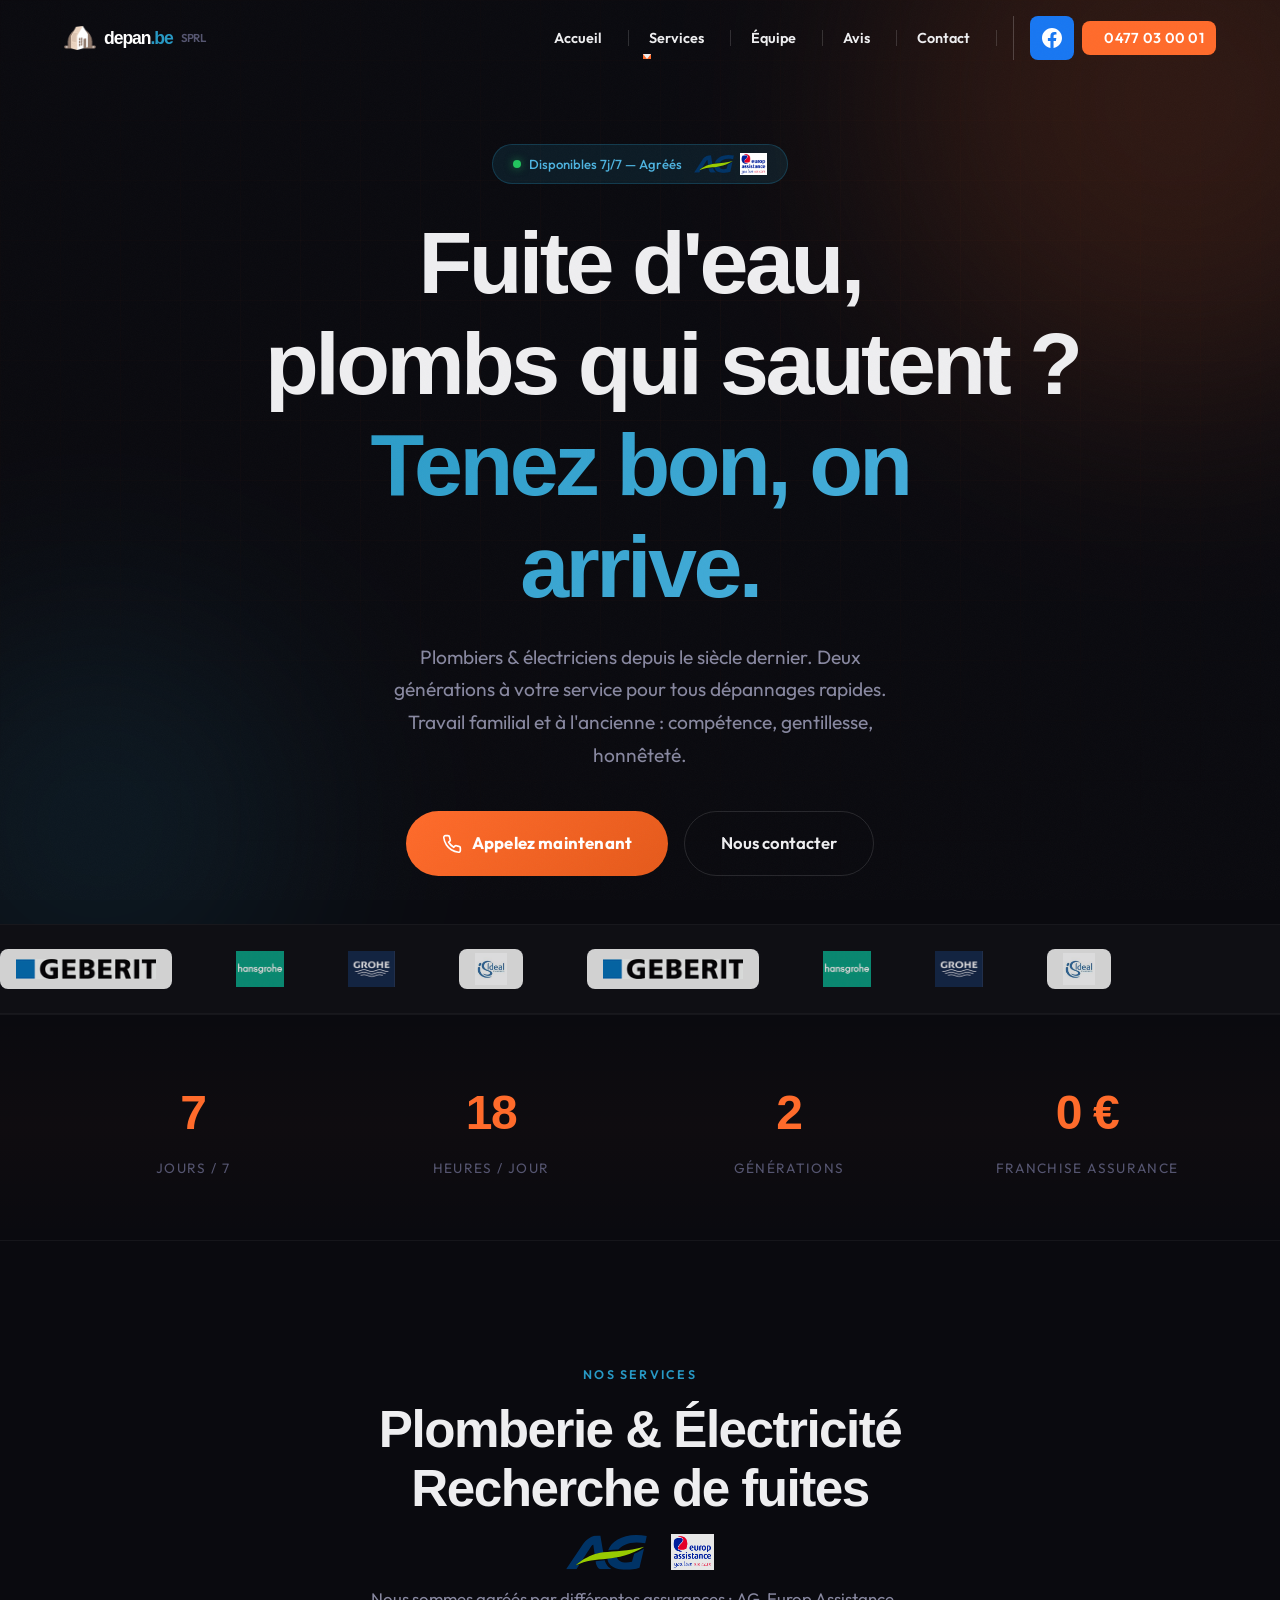
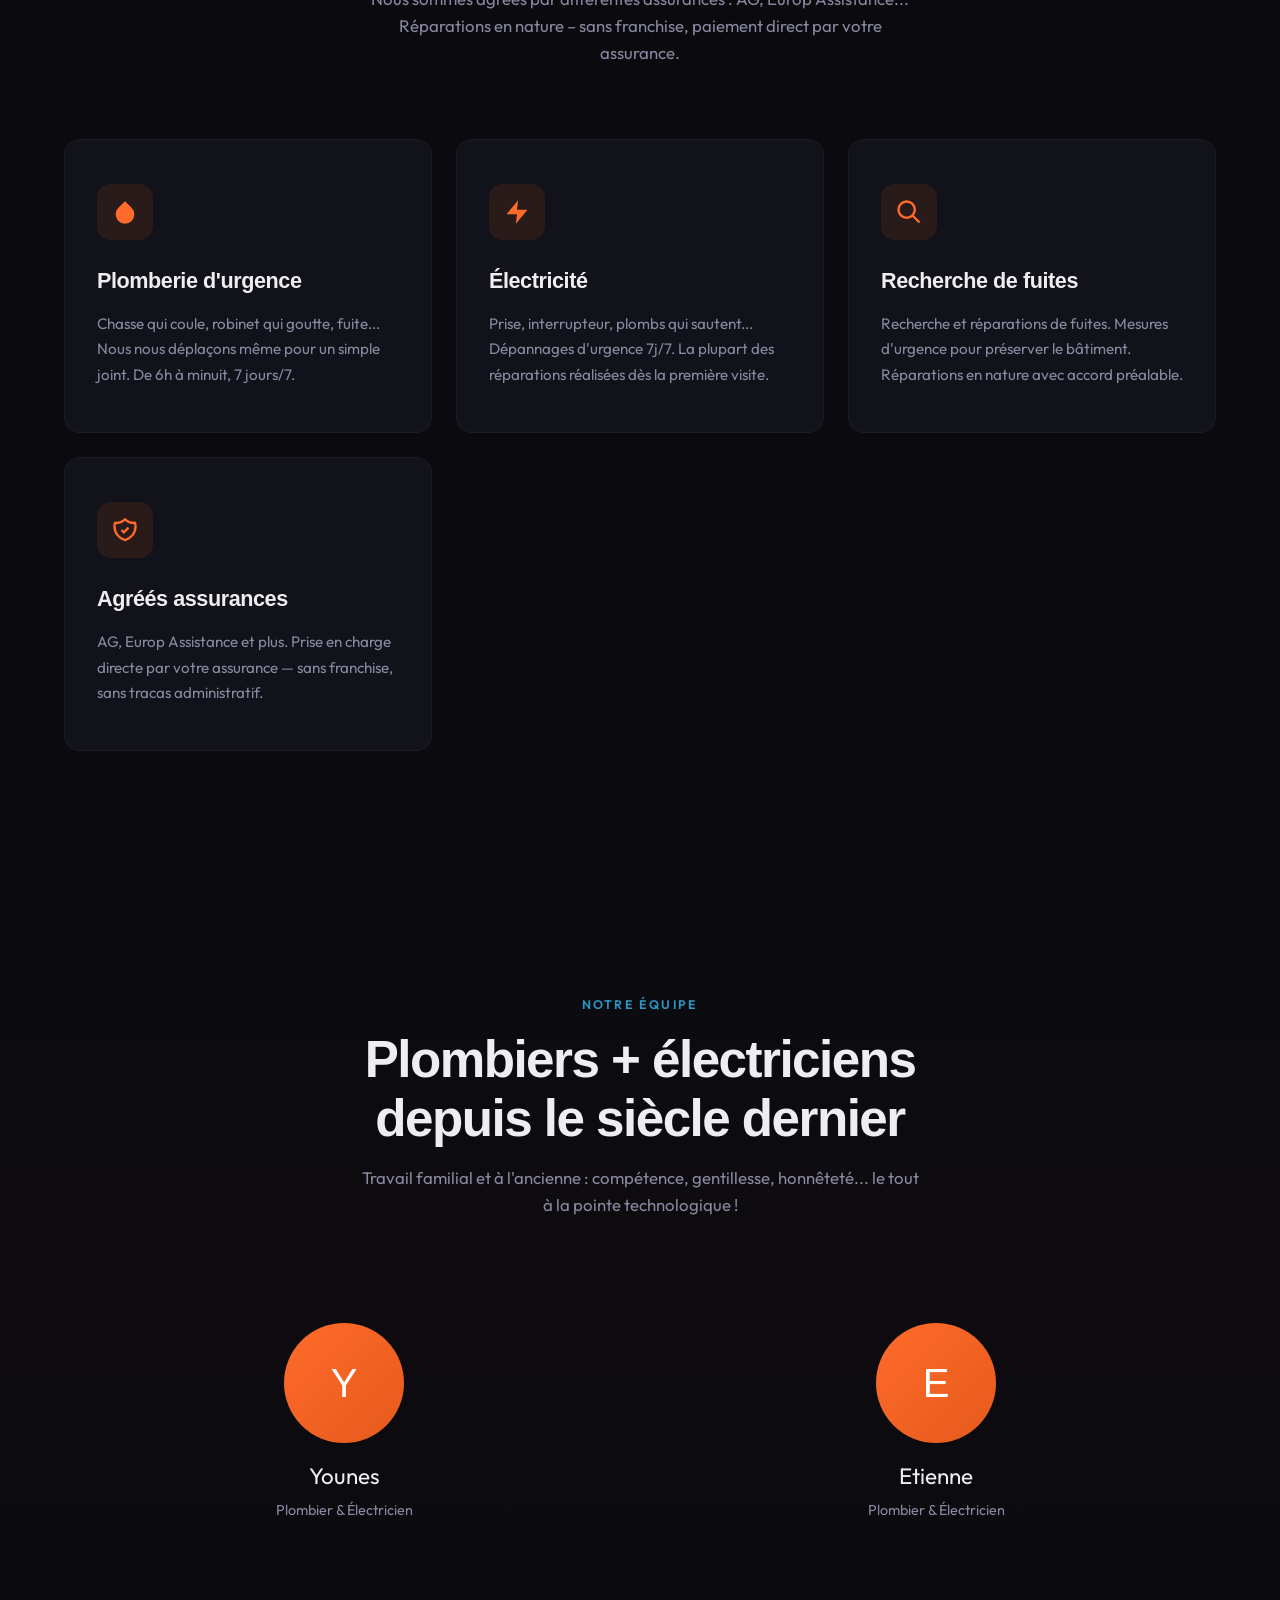
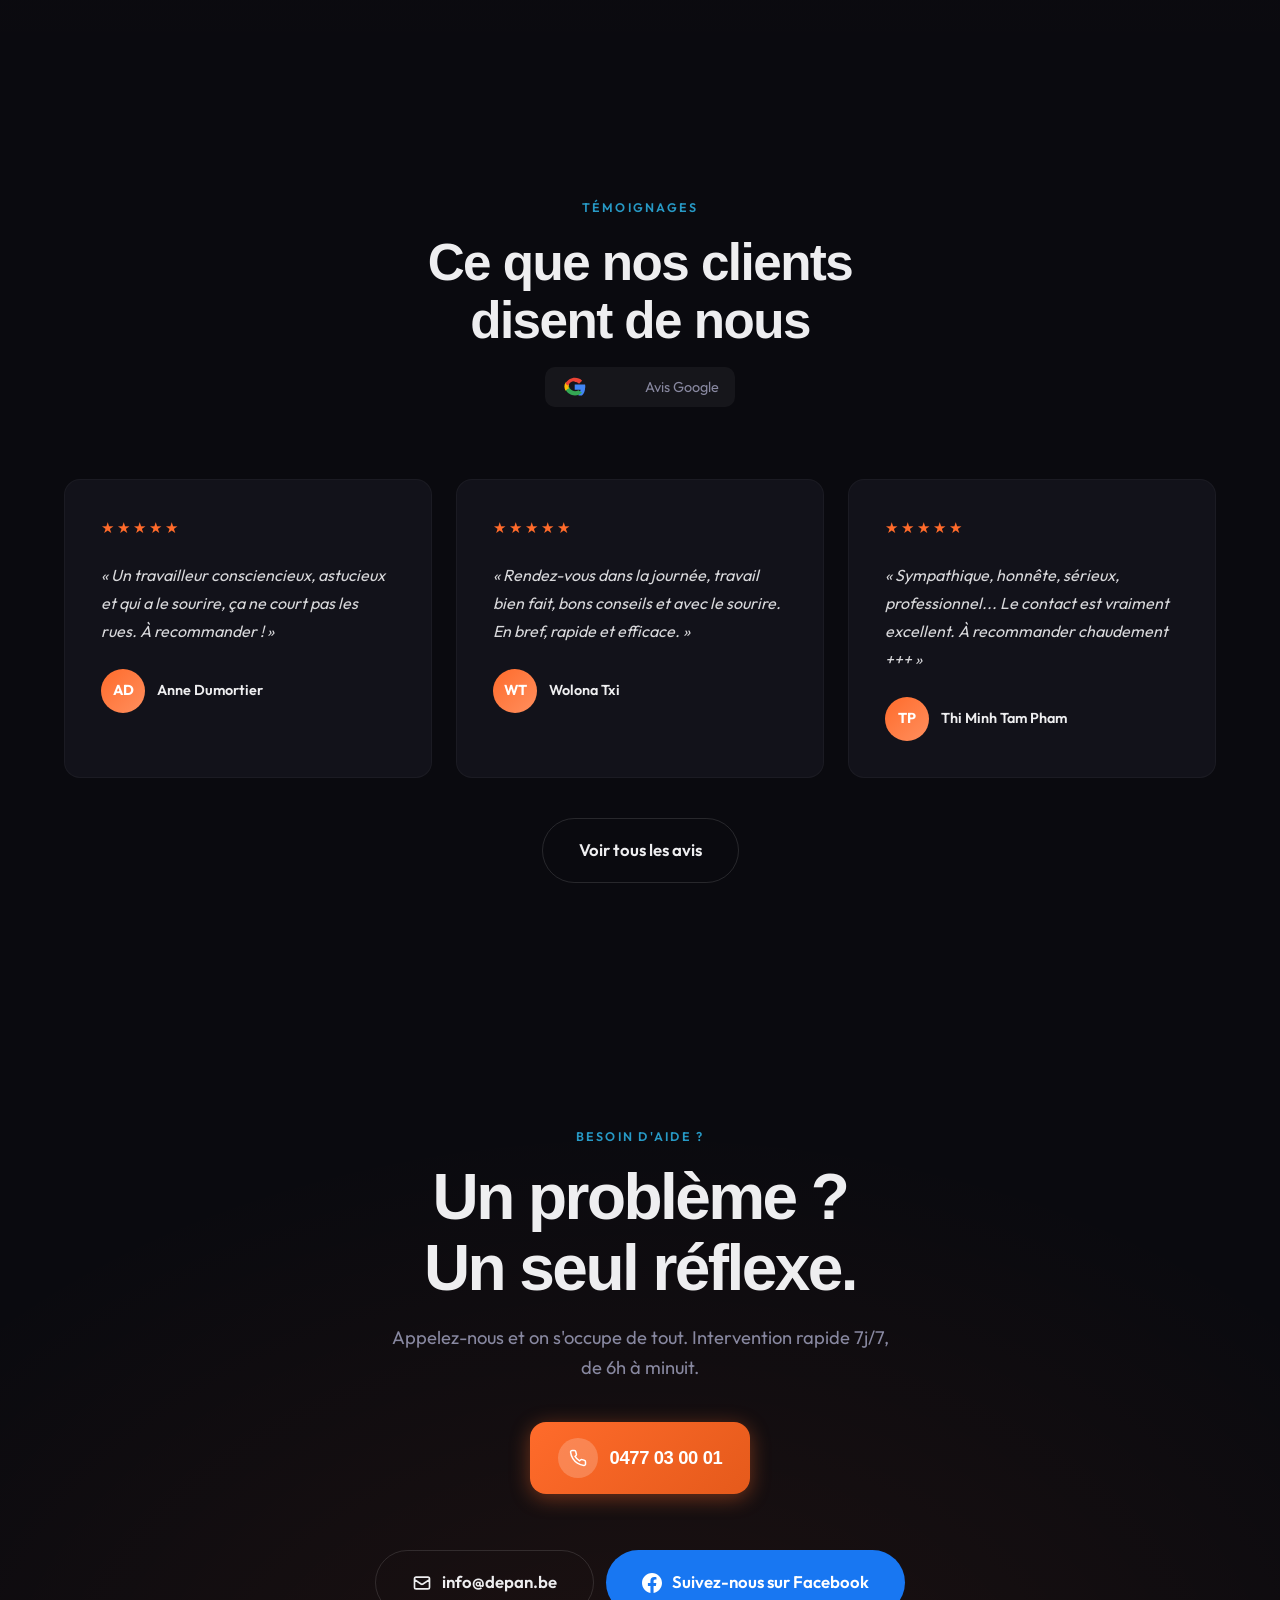
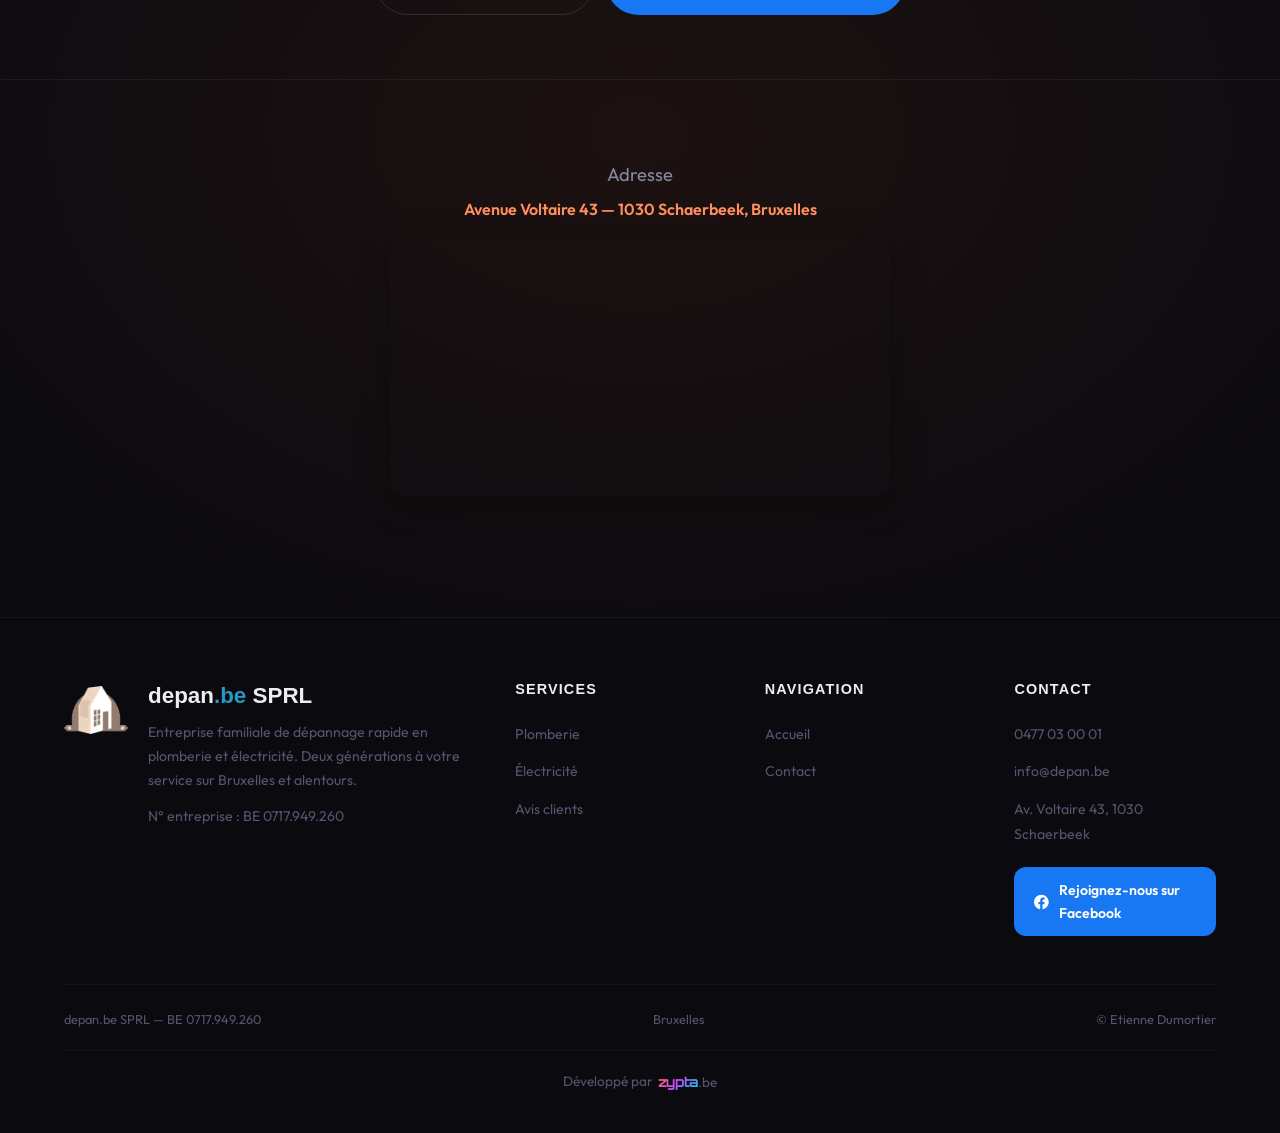
==== commit 5b73b3ff: "Nav: logo réduit, menu distinct/aligné, Plomberie/Électricité en sous-menu Services Made-with: Curso" ====
--- a/index.html
+++ b/index.html
@@ -23,9 +23,13 @@
     </a>
     <ul class="nav-links" id="navLinks">
       <li><a href="index.html">Accueil</a></li>
-      <li><a href="plomberie.html">Plomberie</a></li>
-      <li><a href="electricite.html">Électricité</a></li>
-      <li><a href="index.html#services">Services</a></li>
+      <li class="nav-item-has-dropdown">
+        <a href="index.html#services" class="nav-dropdown-trigger">Services</a>
+        <ul class="nav-dropdown">
+          <li><a href="plomberie.html">Plomberie</a></li>
+          <li><a href="electricite.html">Électricité</a></li>
+        </ul>
+      </li>
       <li><a href="index.html#equipe">Équipe</a></li>
       <li><a href="avis.html">Avis</a></li>
       <li><a href="contact.html">Contact</a></li>
--- a/css/style.css
+++ b/css/style.css
@@ -135,10 +135,10 @@
 .nav-logo {
   display: flex;
   align-items: center;
-  gap: 12px;
+  gap: 8px;
   font-family: var(--font-display);
-  font-weight: 900;
-  font-size: 1.5rem;
+  font-weight: 800;
+  font-size: 1.1rem;
   letter-spacing: -0.04em;
 }
 .nav-logo .nav-logo-brand {
@@ -151,8 +151,8 @@
   color: var(--primary);
 }
 .nav-logo img {
-  width: 48px;
-  height: 48px;
+  width: 32px;
+  height: 32px;
   object-fit: contain;
 }
 .nav-logo span { color: var(--primary); }
@@ -166,17 +166,35 @@
 .nav-links {
   display: flex;
   align-items: center;
-  gap: 36px;
+  gap: 8px;
   list-style: none;
 }
+.nav-links > li {
+  display: flex;
+  align-items: center;
+}
+.nav-links > li::after {
+  content: '';
+  width: 1px;
+  height: 16px;
+  background: rgba(255,255,255,0.15);
+  margin-left: 14px;
+}
+.nav-links > li:last-child::after,
+.nav-links > li:nth-last-child(2)::after {
+  display: none;
+}
 .nav-links a {
-  font-size: 1rem;
+  font-size: 0.9rem;
   font-weight: 600;
   color: var(--text);
   transition: color 0.3s;
   position: relative;
-  padding: 8px 12px;
+  padding: 10px 12px;
   border-radius: 8px;
+  display: inline-flex;
+  align-items: center;
+  line-height: 1;
 }
 .nav-links a::after {
   content: '';
@@ -215,6 +233,11 @@
 }
 .nav-cta::after { display: none !important; }
 
+.nav-links > li:nth-last-child(2) {
+  margin-left: 8px;
+  padding-left: 16px;
+  border-left: 1px solid rgba(255,255,255,0.2);
+}
 .nav-facebook {
   display: flex;
   align-items: center;
@@ -236,6 +259,60 @@
   box-shadow: 0 8px 24px rgba(24, 119, 242, 0.4);
 }
 .nav-facebook::after { display: none !important; }
+
+/* Dropdown Services */
+.nav-item-has-dropdown {
+  position: relative;
+}
+.nav-dropdown-trigger::after {
+  content: '';
+  display: inline-block;
+  width: 0;
+  height: 0;
+  margin-left: 6px;
+  border-left: 4px solid transparent;
+  border-right: 4px solid transparent;
+  border-top: 5px solid currentColor;
+  vertical-align: middle;
+}
+.nav-dropdown {
+  position: absolute;
+  top: 100%;
+  left: 0;
+  margin-top: 4px;
+  padding: 8px 0;
+  min-width: 180px;
+  background: var(--bg-card);
+  border: 1px solid rgba(255,255,255,0.08);
+  border-radius: var(--radius-sm);
+  box-shadow: 0 12px 40px rgba(0,0,0,0.4);
+  list-style: none;
+  opacity: 0;
+  visibility: hidden;
+  transform: translateY(-8px);
+  transition: opacity 0.2s, transform 0.2s, visibility 0.2s;
+  z-index: 100;
+}
+.nav-item-has-dropdown:hover .nav-dropdown {
+  opacity: 1;
+  visibility: visible;
+  transform: translateY(0);
+}
+.nav-dropdown li {
+  border: none;
+}
+.nav-dropdown li::after {
+  display: none !important;
+}
+.nav-dropdown a {
+  display: block;
+  padding: 10px 20px;
+  font-size: 0.9rem;
+  border-radius: 0;
+}
+.nav-dropdown a:hover {
+  background: rgba(255, 107, 43, 0.12);
+}
 
 .burger {
   display: none;
@@ -1092,6 +1169,35 @@
   }
   .nav-links li:last-child {
     border-bottom: none;
+  }
+  .nav-links > li::after {
+    display: none !important;
+  }
+  .nav-item-has-dropdown .nav-dropdown {
+    position: static;
+    opacity: 1;
+    visibility: hidden;
+    max-height: 0;
+    overflow: hidden;
+    margin: 0;
+    padding: 0;
+    background: rgba(0,0,0,0.2);
+    border: none;
+    border-radius: 0;
+    box-shadow: none;
+    transform: none;
+    transition: max-height 0.3s ease;
+  }
+  .nav-item-has-dropdown.open .nav-dropdown {
+    visibility: visible;
+    max-height: 120px;
+  }
+  .nav-dropdown li {
+    border-bottom: 1px solid rgba(255,255,255,0.06);
+  }
+  .nav-dropdown a {
+    padding: 14px 12px 14px 36px;
+    font-size: 1rem;
   }
   .nav-links a {
     font-size: 1.15rem;
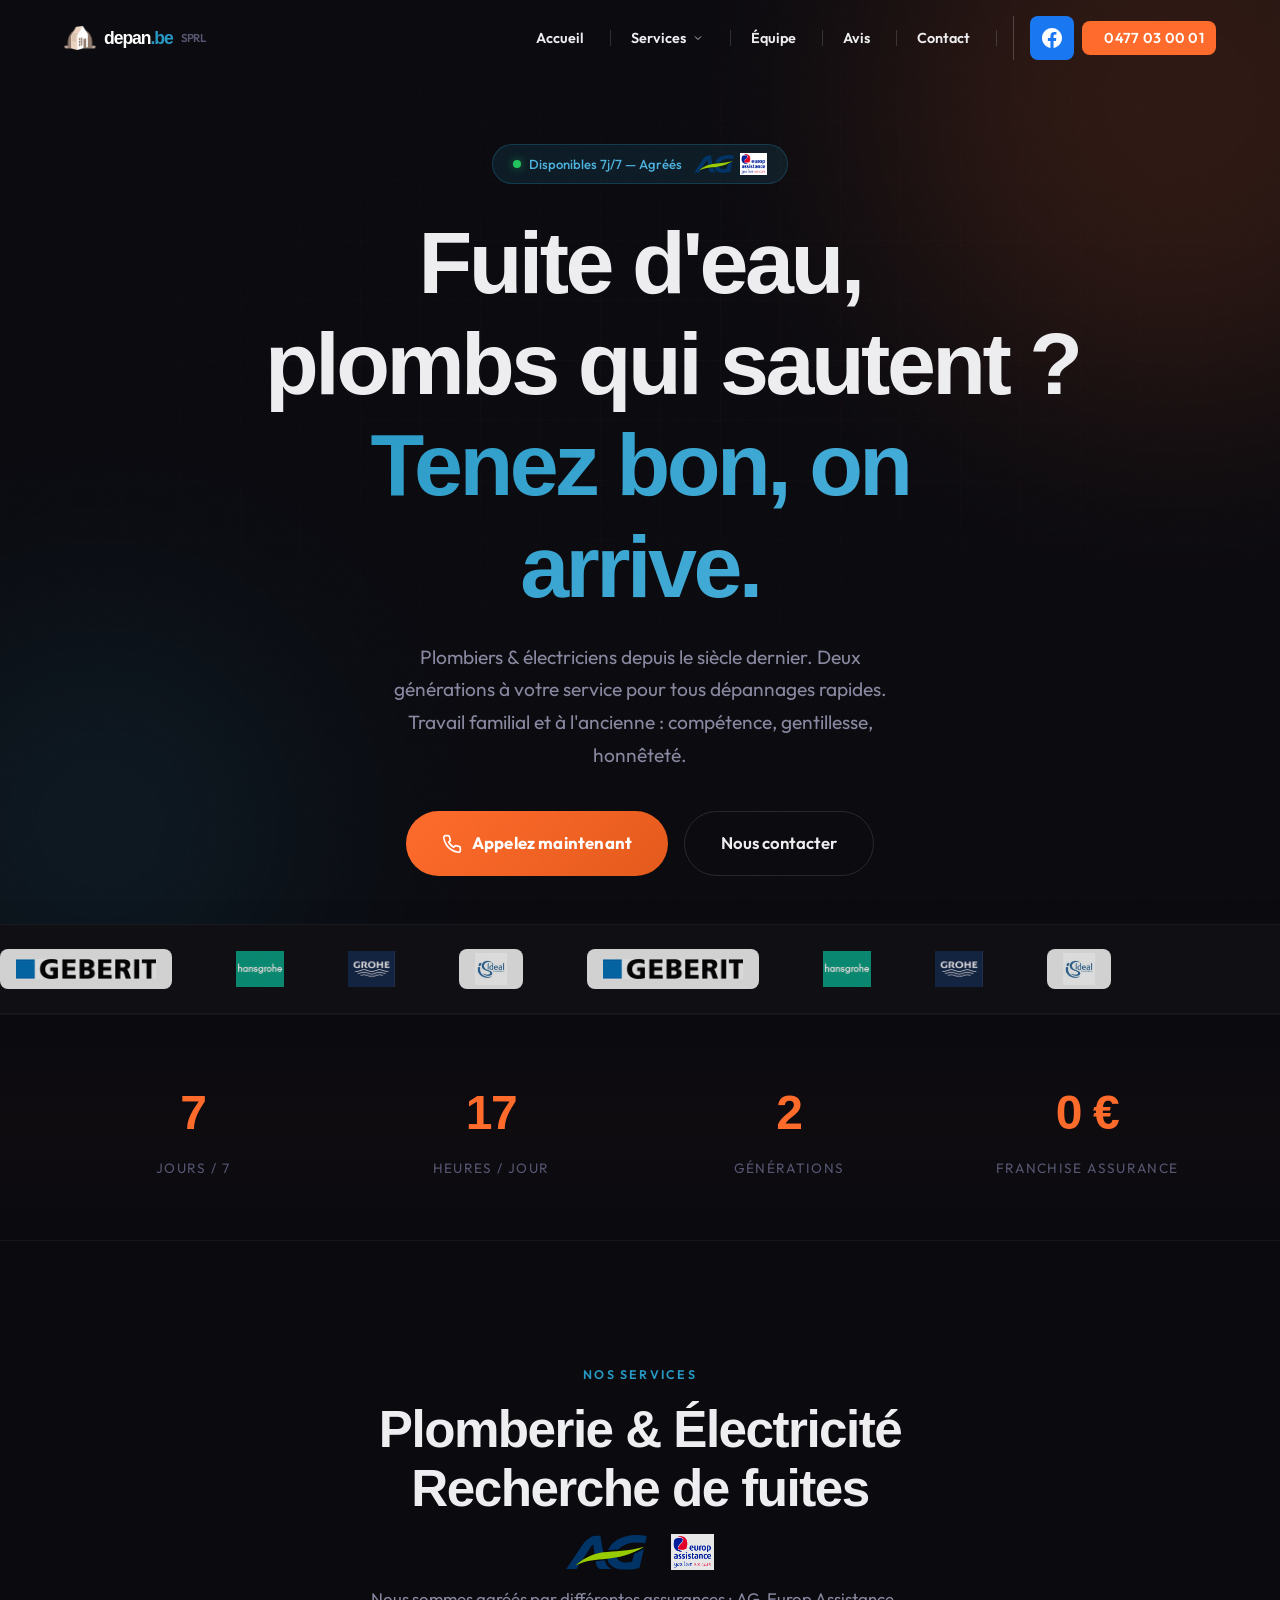
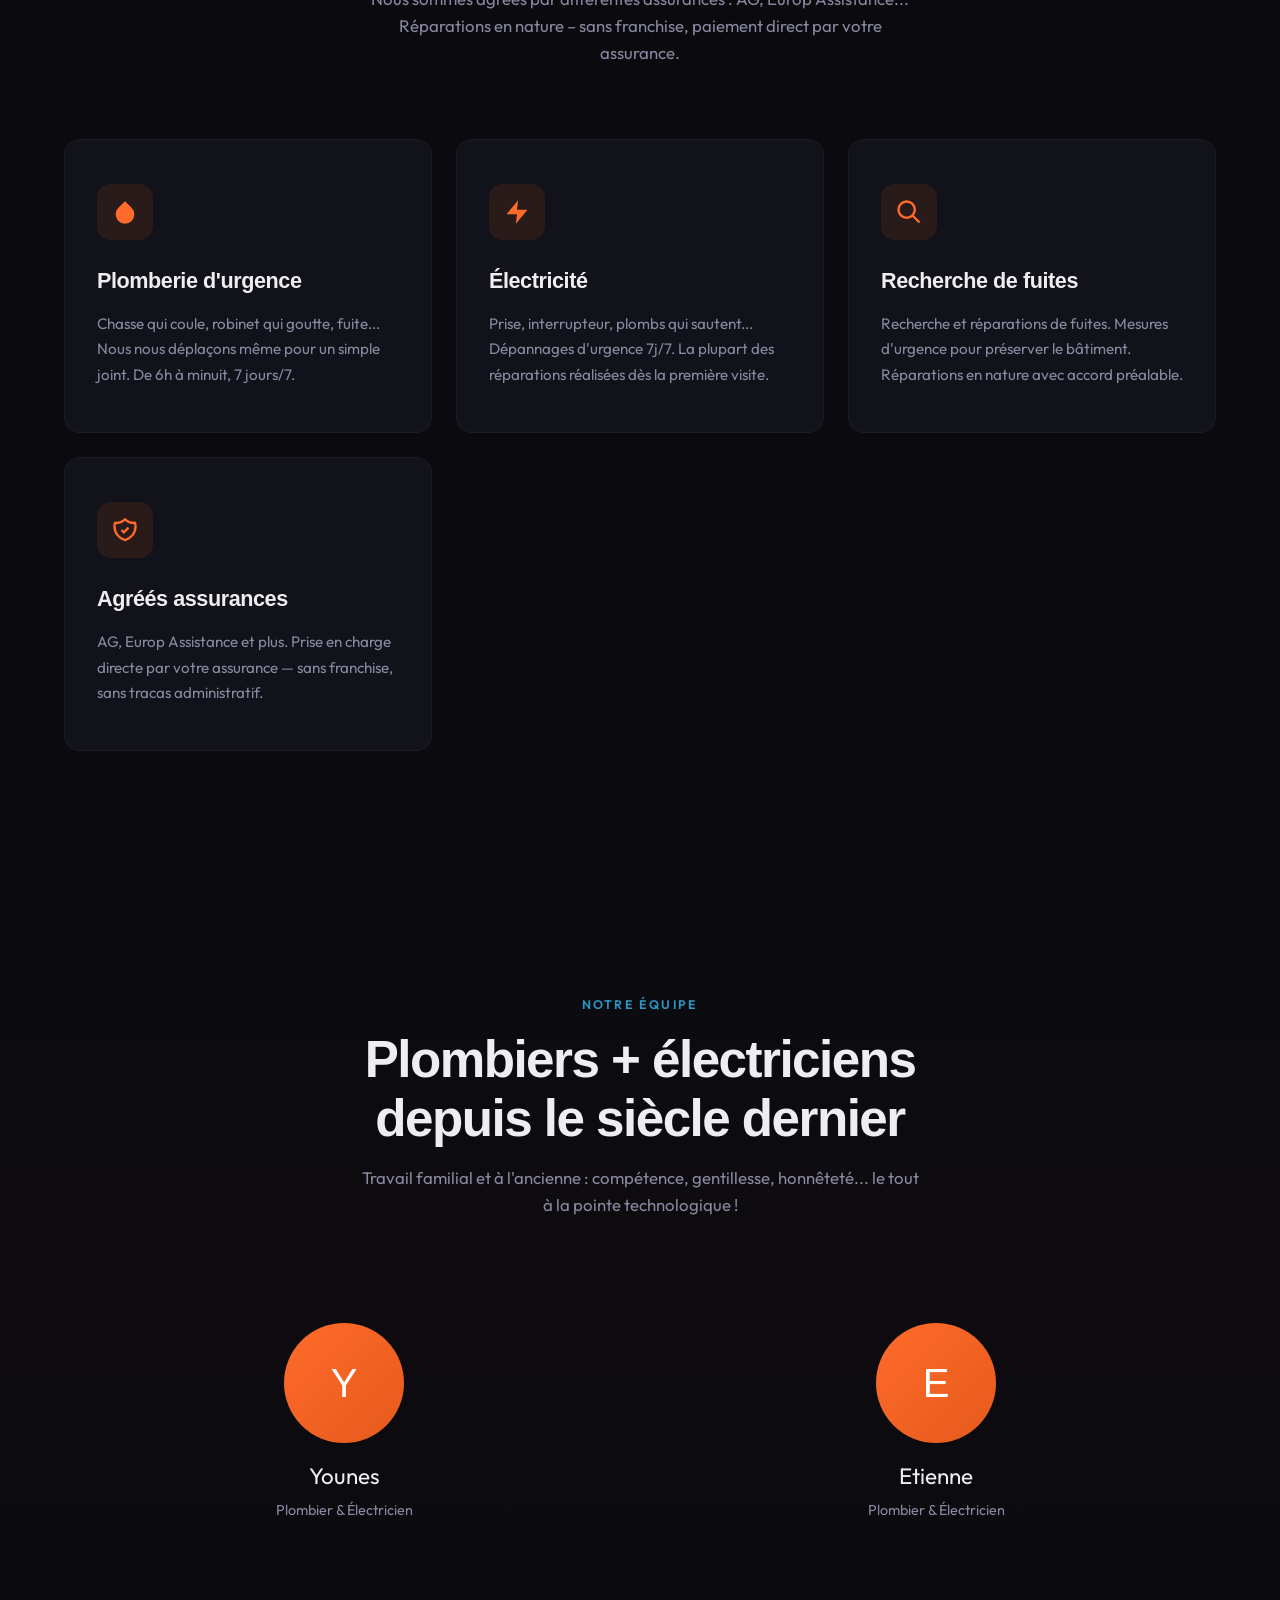
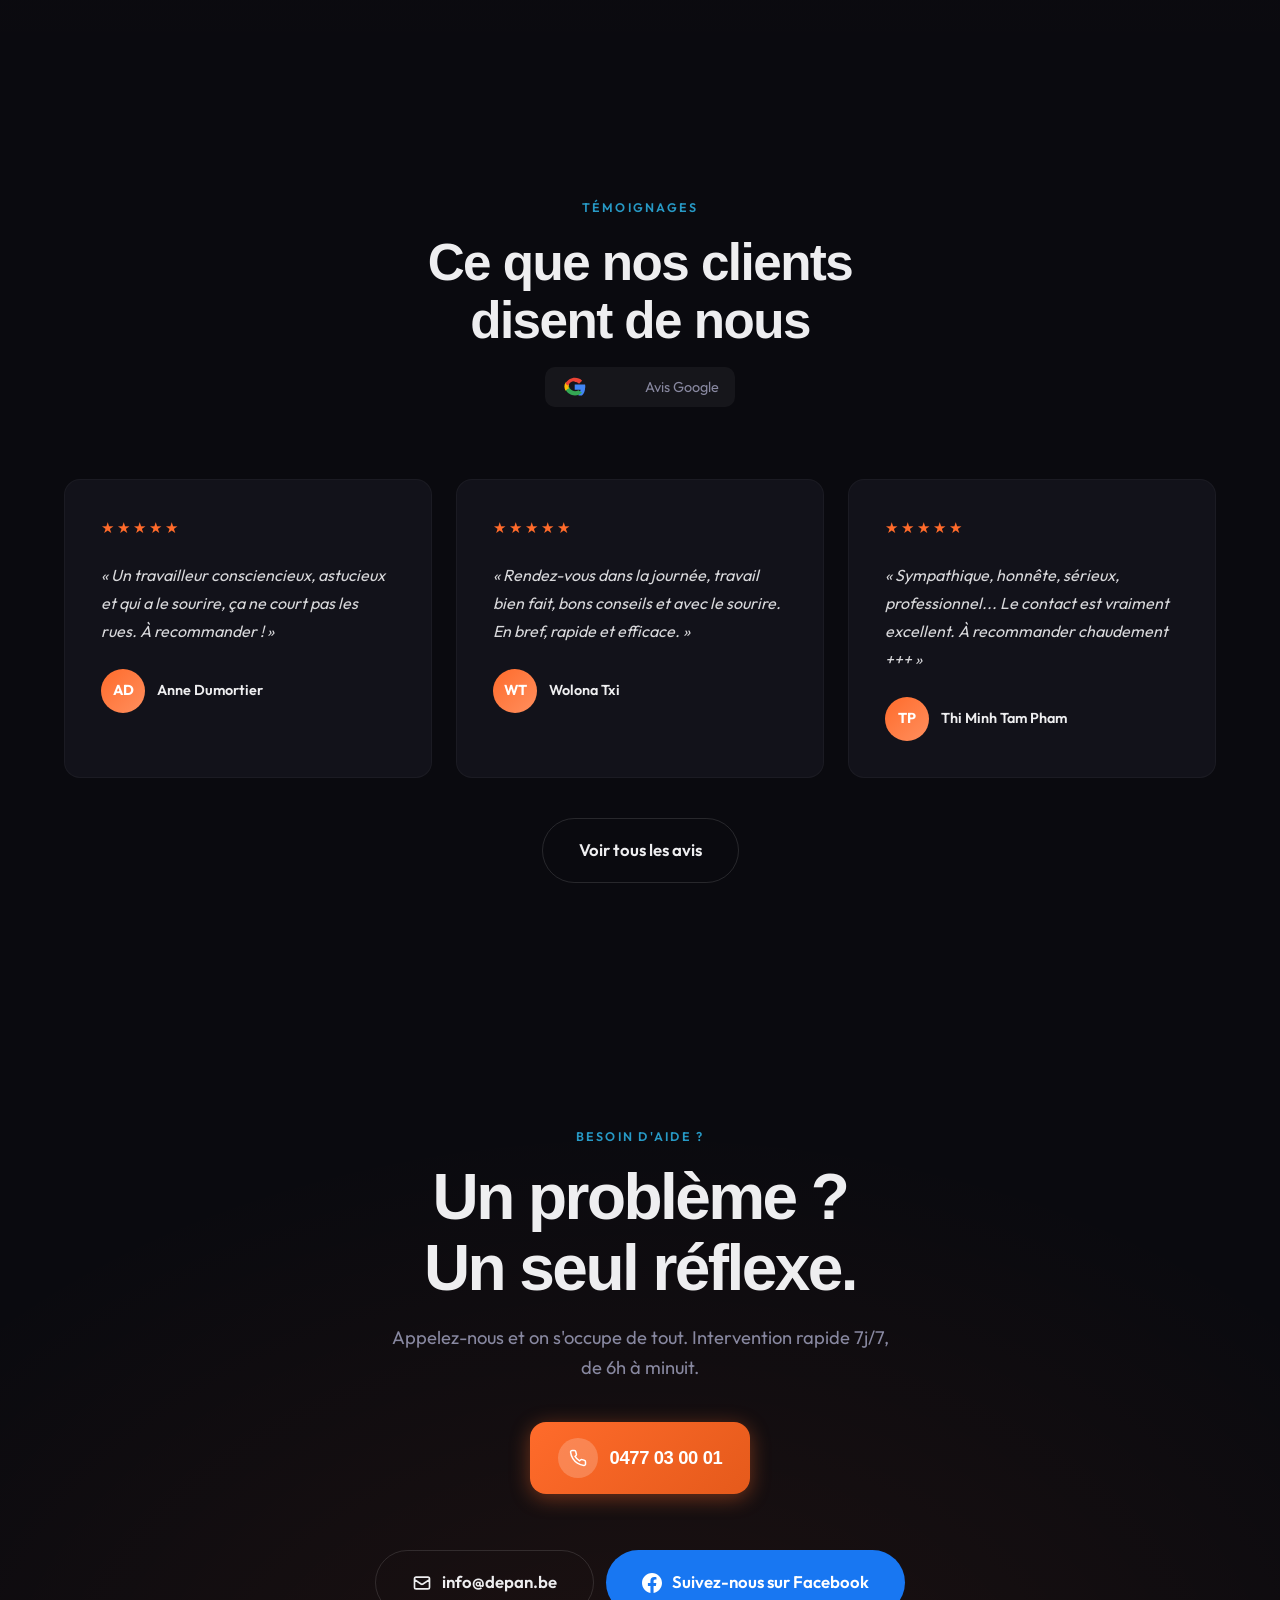
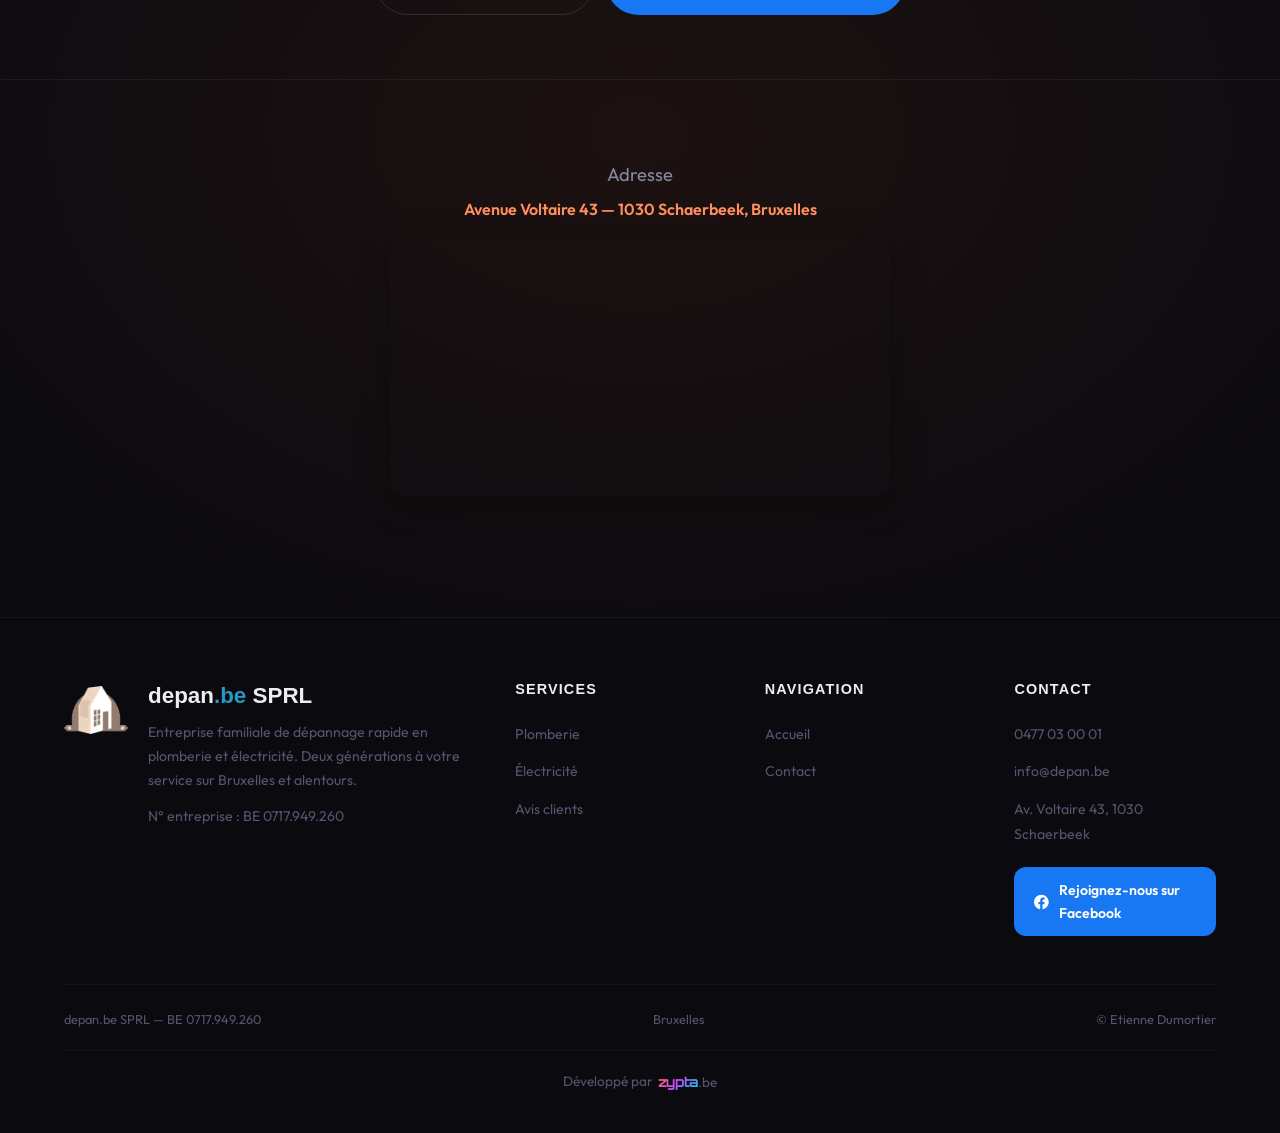
==== commit 16ba2f61: "Menu Services: dropdown smooth avec chevron SVG, transitions fluides Made-with: Cursor" ====
--- a/index.html
+++ b/index.html
@@ -23,8 +23,10 @@
     </a>
     <ul class="nav-links" id="navLinks">
       <li><a href="index.html">Accueil</a></li>
-      <li class="nav-item-has-dropdown">
-        <a href="index.html#services" class="nav-dropdown-trigger">Services</a>
+      <li class="nav-dropdown-wrap">
+        <a href="index.html#services" class="nav-dropdown-trigger">Services
+          <svg class="nav-chevron" viewBox="0 0 24 24" fill="none" stroke="currentColor" stroke-width="2" width="12" height="12"><path d="M6 9l6 6 6-6"/></svg>
+        </a>
         <ul class="nav-dropdown">
           <li><a href="plomberie.html">Plomberie</a></li>
           <li><a href="electricite.html">Électricité</a></li>
--- a/css/style.css
+++ b/css/style.css
@@ -260,40 +260,50 @@
 }
 .nav-facebook::after { display: none !important; }
 
-/* Dropdown Services */
-.nav-item-has-dropdown {
+/* Dropdown Services — smooth */
+.nav-dropdown-wrap {
   position: relative;
 }
-.nav-dropdown-trigger::after {
-  content: '';
-  display: inline-block;
-  width: 0;
-  height: 0;
-  margin-left: 6px;
-  border-left: 4px solid transparent;
-  border-right: 4px solid transparent;
-  border-top: 5px solid currentColor;
-  vertical-align: middle;
+.nav-dropdown-trigger {
+  display: inline-flex;
+  align-items: center;
+  gap: 6px;
+}
+.nav-dropdown-trigger:hover,
+.nav-dropdown-wrap:hover .nav-dropdown-trigger {
+  color: var(--orange-light);
+  background: rgba(255, 107, 43, 0.08);
+}
+.nav-dropdown-wrap:hover .nav-dropdown-trigger::after {
+  width: 100%;
+}
+.nav-chevron {
+  flex-shrink: 0;
+  opacity: 0.8;
+  transition: transform 0.25s ease;
+}
+.nav-dropdown-wrap:hover .nav-chevron {
+  transform: rotate(180deg);
 }
 .nav-dropdown {
   position: absolute;
   top: 100%;
   left: 0;
-  margin-top: 4px;
-  padding: 8px 0;
-  min-width: 180px;
+  margin-top: 6px;
+  padding: 6px 0;
+  min-width: 160px;
   background: var(--bg-card);
-  border: 1px solid rgba(255,255,255,0.08);
-  border-radius: var(--radius-sm);
-  box-shadow: 0 12px 40px rgba(0,0,0,0.4);
+  border: 1px solid rgba(255,255,255,0.06);
+  border-radius: 10px;
+  box-shadow: 0 10px 40px rgba(0,0,0,0.35);
   list-style: none;
   opacity: 0;
   visibility: hidden;
-  transform: translateY(-8px);
-  transition: opacity 0.2s, transform 0.2s, visibility 0.2s;
+  transform: translateY(-6px);
+  transition: opacity 0.2s ease, transform 0.2s ease, visibility 0.2s;
   z-index: 100;
 }
-.nav-item-has-dropdown:hover .nav-dropdown {
+.nav-dropdown-wrap:hover .nav-dropdown {
   opacity: 1;
   visibility: visible;
   transform: translateY(0);
@@ -306,9 +316,11 @@
 }
 .nav-dropdown a {
   display: block;
-  padding: 10px 20px;
+  padding: 10px 18px;
   font-size: 0.9rem;
-  border-radius: 0;
+  border-radius: 6px;
+  margin: 0 6px;
+  transition: background 0.15s ease;
 }
 .nav-dropdown a:hover {
   background: rgba(255, 107, 43, 0.12);
@@ -1173,7 +1185,7 @@
   .nav-links > li::after {
     display: none !important;
   }
-  .nav-item-has-dropdown .nav-dropdown {
+  .nav-dropdown-wrap .nav-dropdown {
     position: static;
     opacity: 1;
     visibility: hidden;
@@ -1181,22 +1193,27 @@
     overflow: hidden;
     margin: 0;
     padding: 0;
-    background: rgba(0,0,0,0.2);
+    background: rgba(0,0,0,0.15);
     border: none;
     border-radius: 0;
     box-shadow: none;
     transform: none;
-    transition: max-height 0.3s ease;
-  }
-  .nav-item-has-dropdown.open .nav-dropdown {
+    transition: max-height 0.3s ease, padding 0.3s ease;
+  }
+  .nav-dropdown-wrap.open .nav-dropdown {
     visibility: visible;
-    max-height: 120px;
+    max-height: 140px;
+    padding: 4px 0;
+  }
+  .nav-dropdown-wrap.open .nav-chevron {
+    transform: rotate(180deg);
   }
   .nav-dropdown li {
     border-bottom: 1px solid rgba(255,255,255,0.06);
   }
   .nav-dropdown a {
-    padding: 14px 12px 14px 36px;
+    padding: 12px 12px 12px 32px;
+    margin: 0;
     font-size: 1rem;
   }
   .nav-links a {
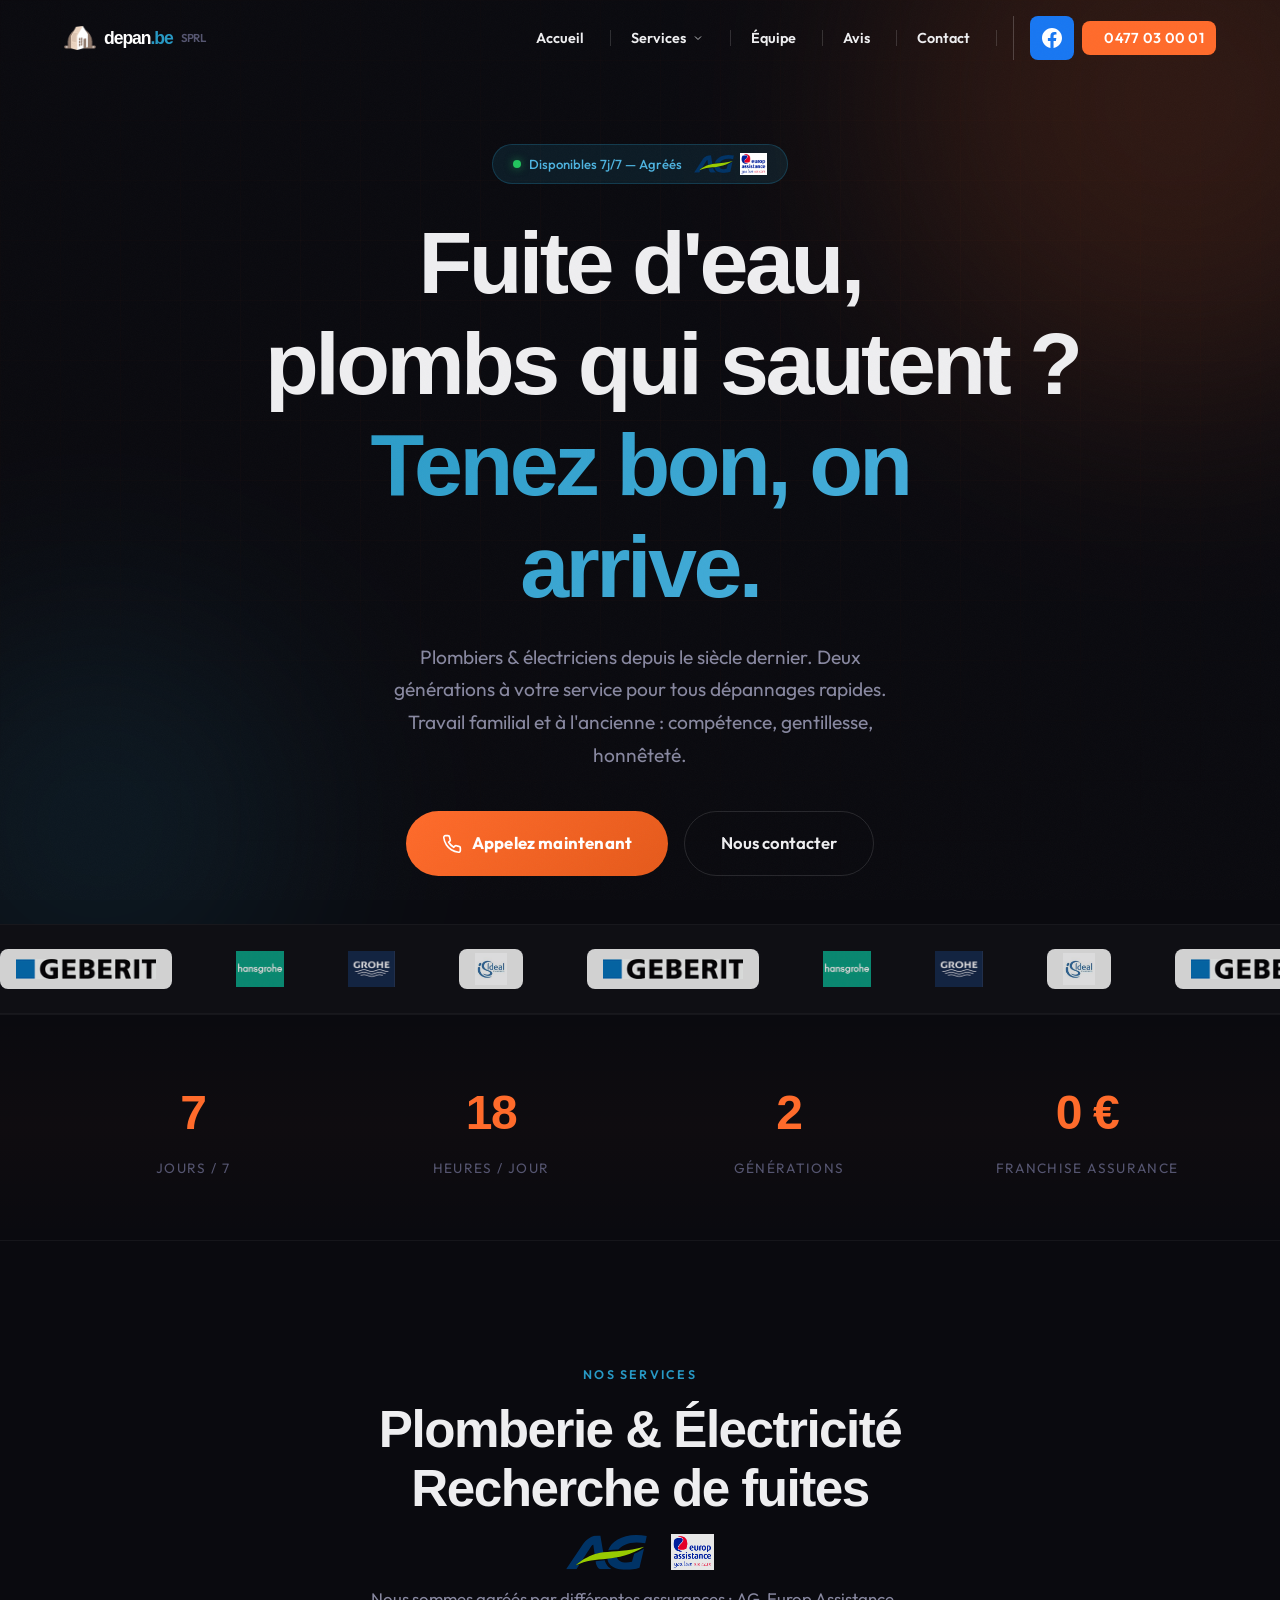
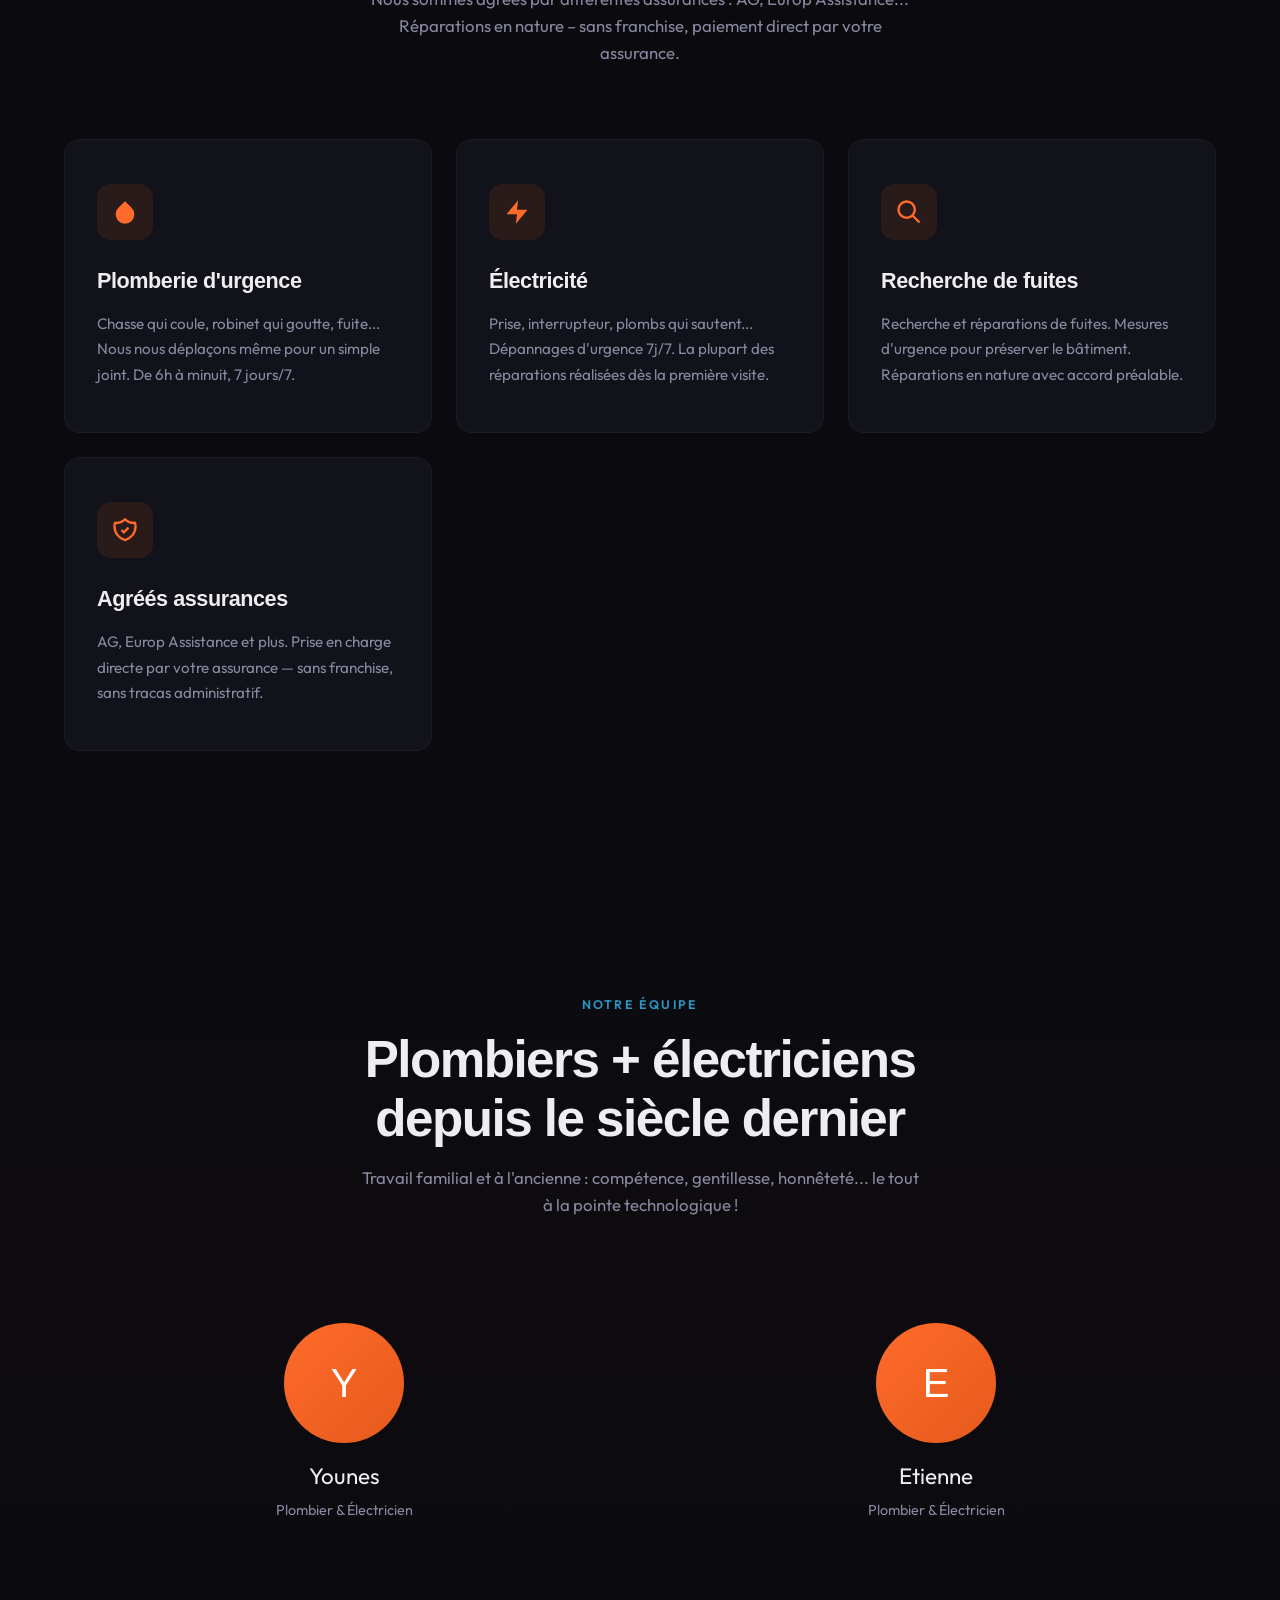
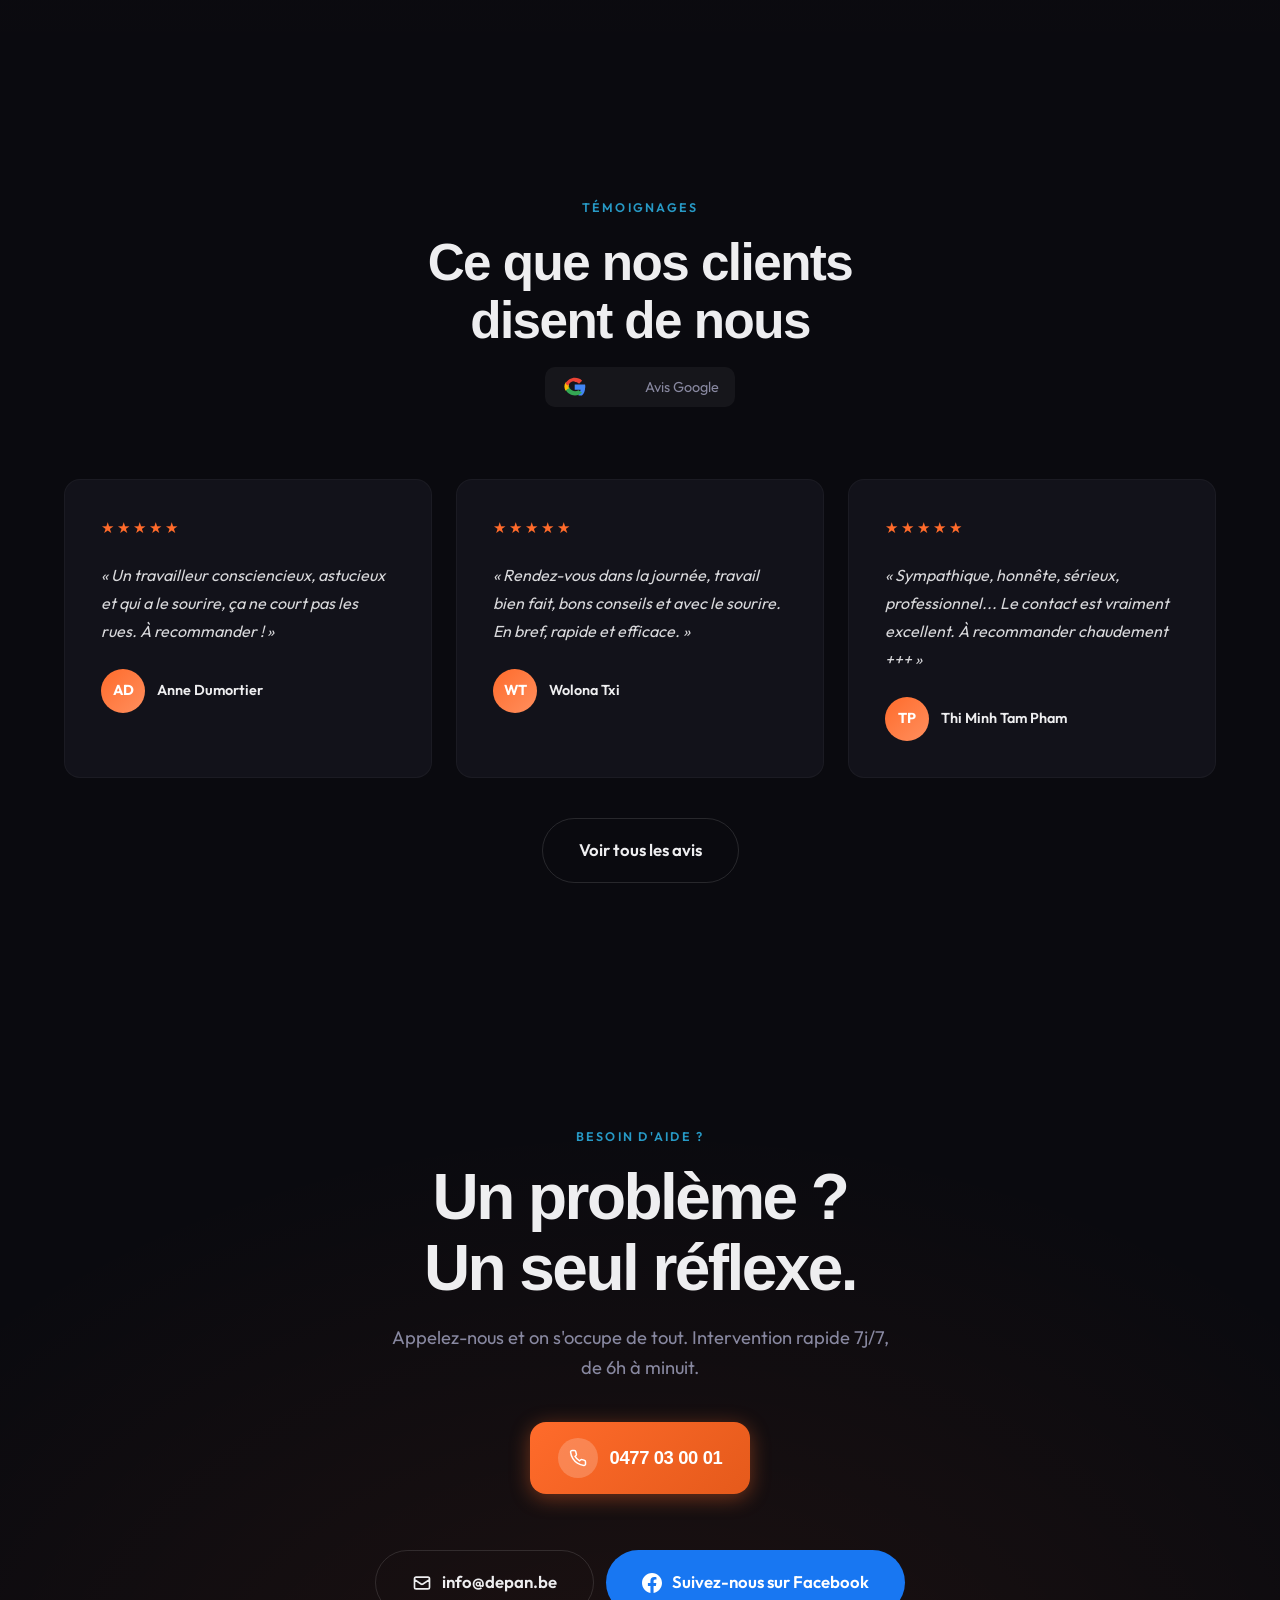
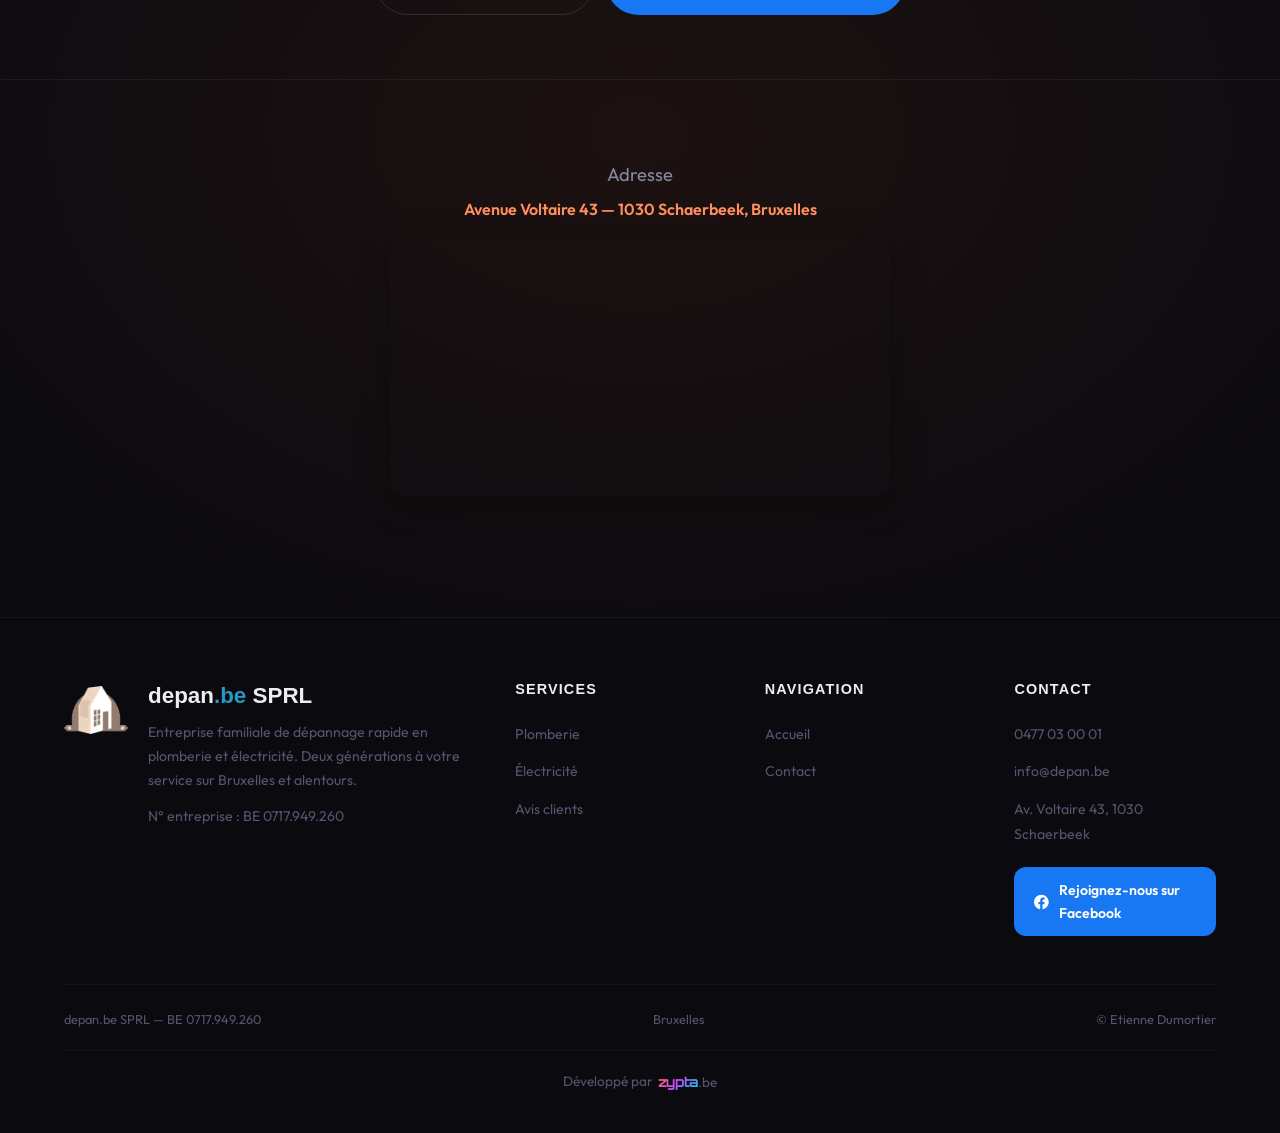
==== commit ecc8627e: "Bandeau marques: 4 séries de logos pour défilement infini fluide Made-with: Cursor" ====
--- a/index.html
+++ b/index.html
@@ -96,6 +96,14 @@
     <div class="marquee-brands__item"><img src="assets/logos/hansgrohe.png" alt="hansgrohe"></div>
     <div class="marquee-brands__item"><img src="assets/logos/grohe.png" alt="GROHE"></div>
     <div class="marquee-brands__item marquee-brands__item--light"><img src="assets/logos/ideal-standard.png" alt="Ideal Standard"></div>
+    <div class="marquee-brands__item marquee-brands__item--light"><img src="assets/logos/geberit.png" alt="Geberit"></div>
+    <div class="marquee-brands__item"><img src="assets/logos/hansgrohe.png" alt="hansgrohe"></div>
+    <div class="marquee-brands__item"><img src="assets/logos/grohe.png" alt="GROHE"></div>
+    <div class="marquee-brands__item marquee-brands__item--light"><img src="assets/logos/ideal-standard.png" alt="Ideal Standard"></div>
+    <div class="marquee-brands__item marquee-brands__item--light"><img src="assets/logos/geberit.png" alt="Geberit"></div>
+    <div class="marquee-brands__item"><img src="assets/logos/hansgrohe.png" alt="hansgrohe"></div>
+    <div class="marquee-brands__item"><img src="assets/logos/grohe.png" alt="GROHE"></div>
+    <div class="marquee-brands__item marquee-brands__item--light"><img src="assets/logos/ideal-standard.png" alt="Ideal Standard"></div>
   </div>
 </section>
 
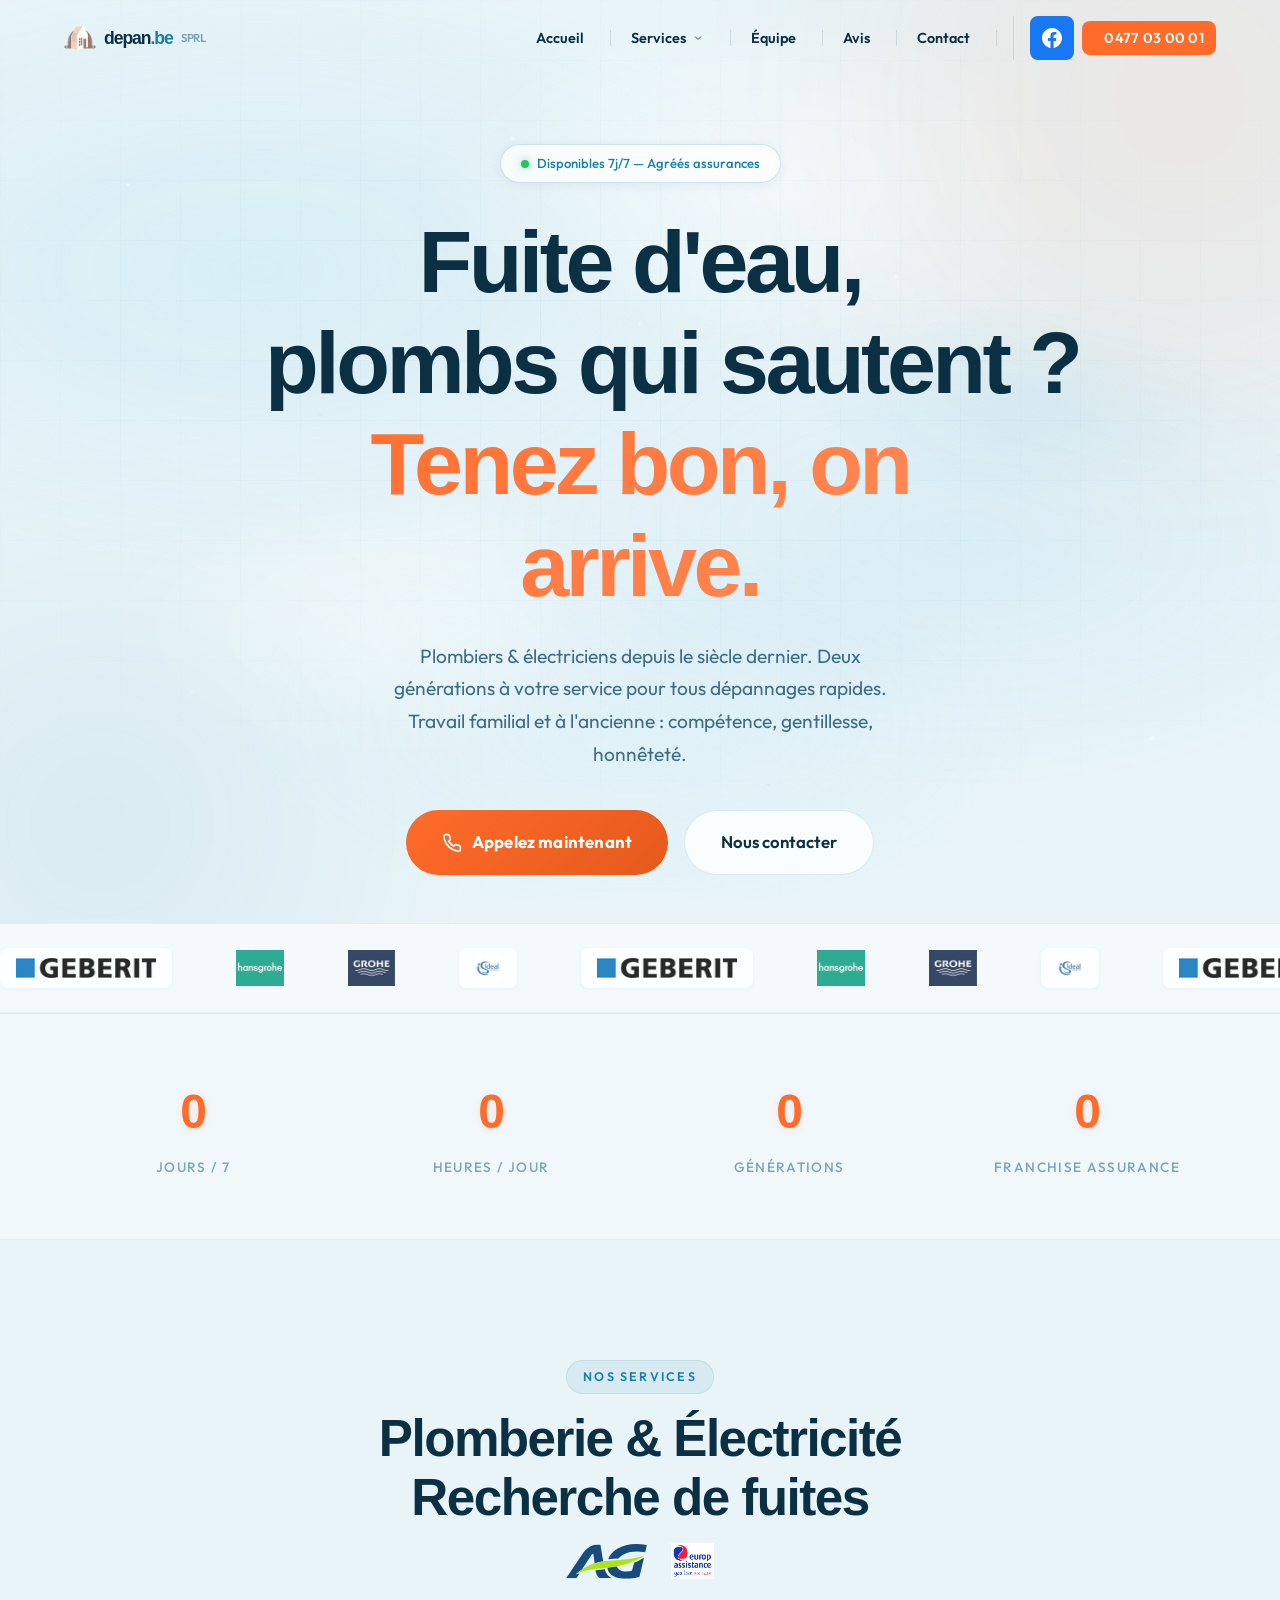
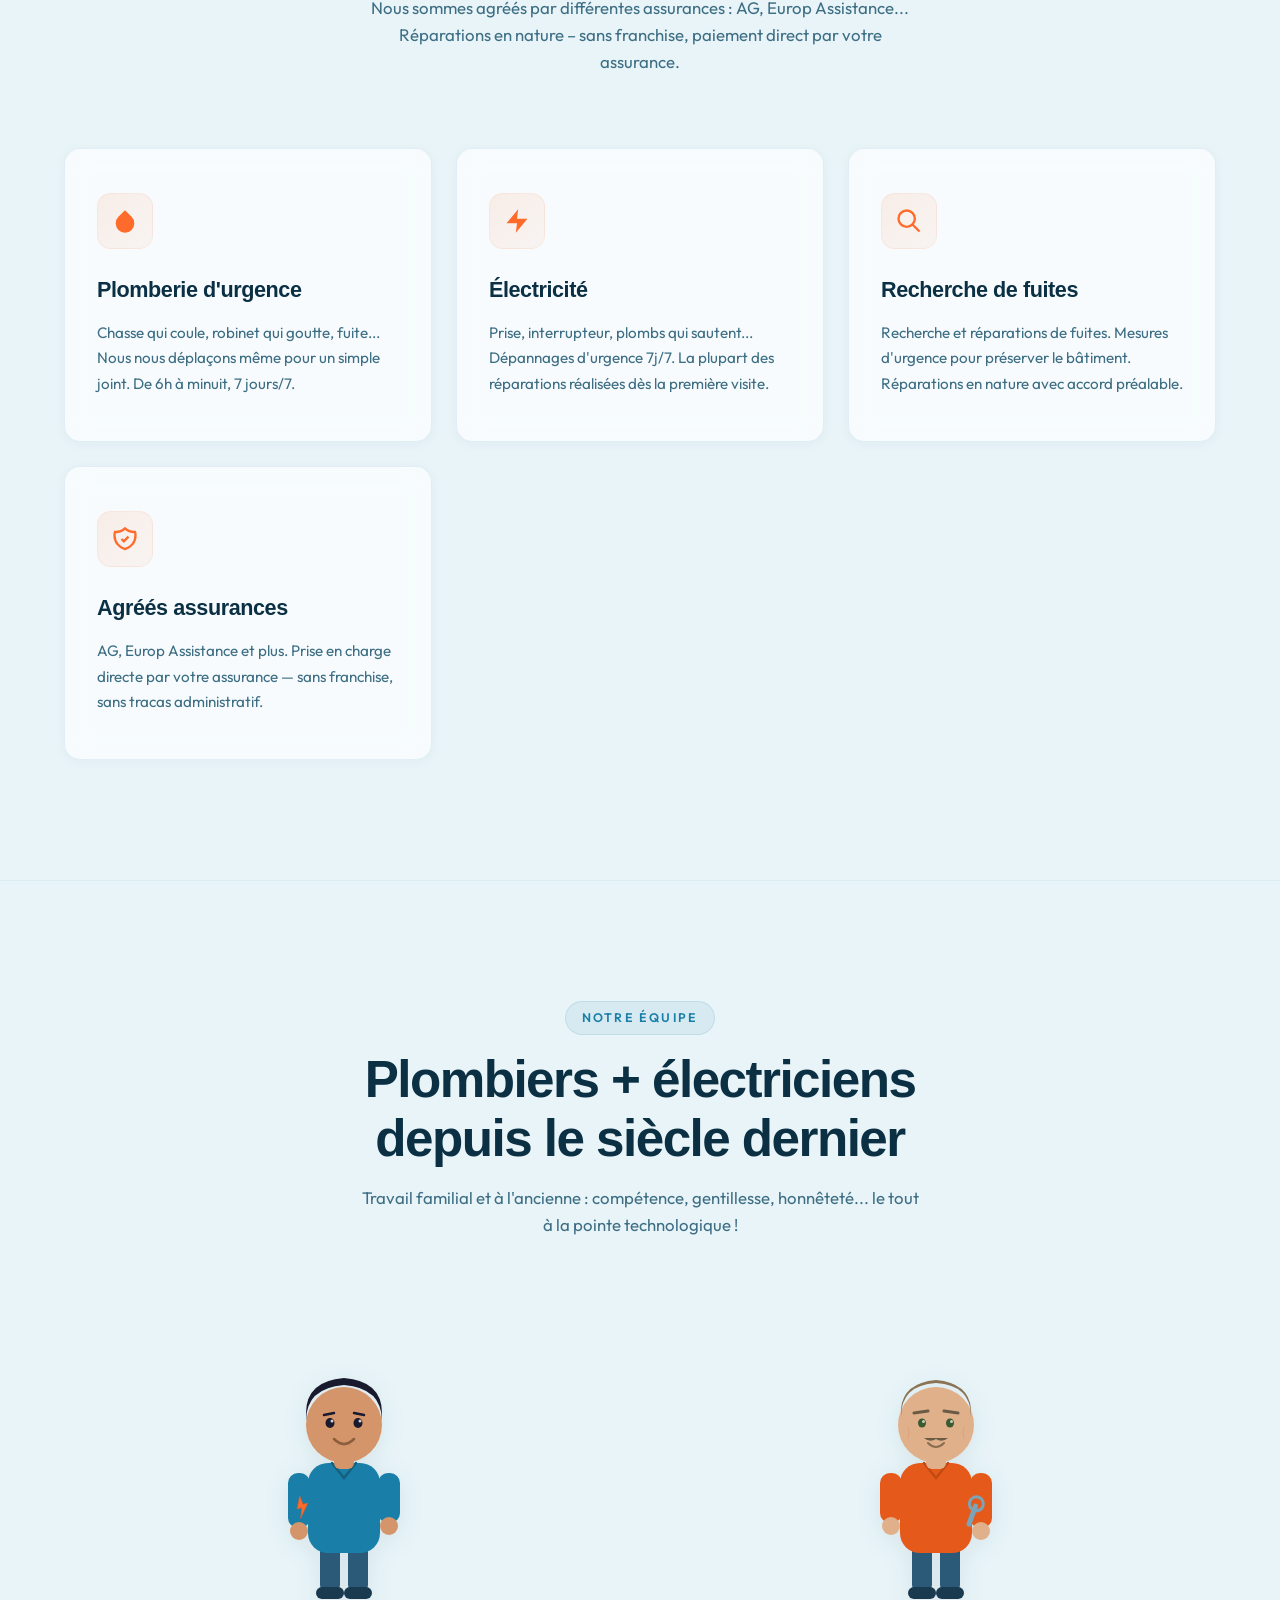
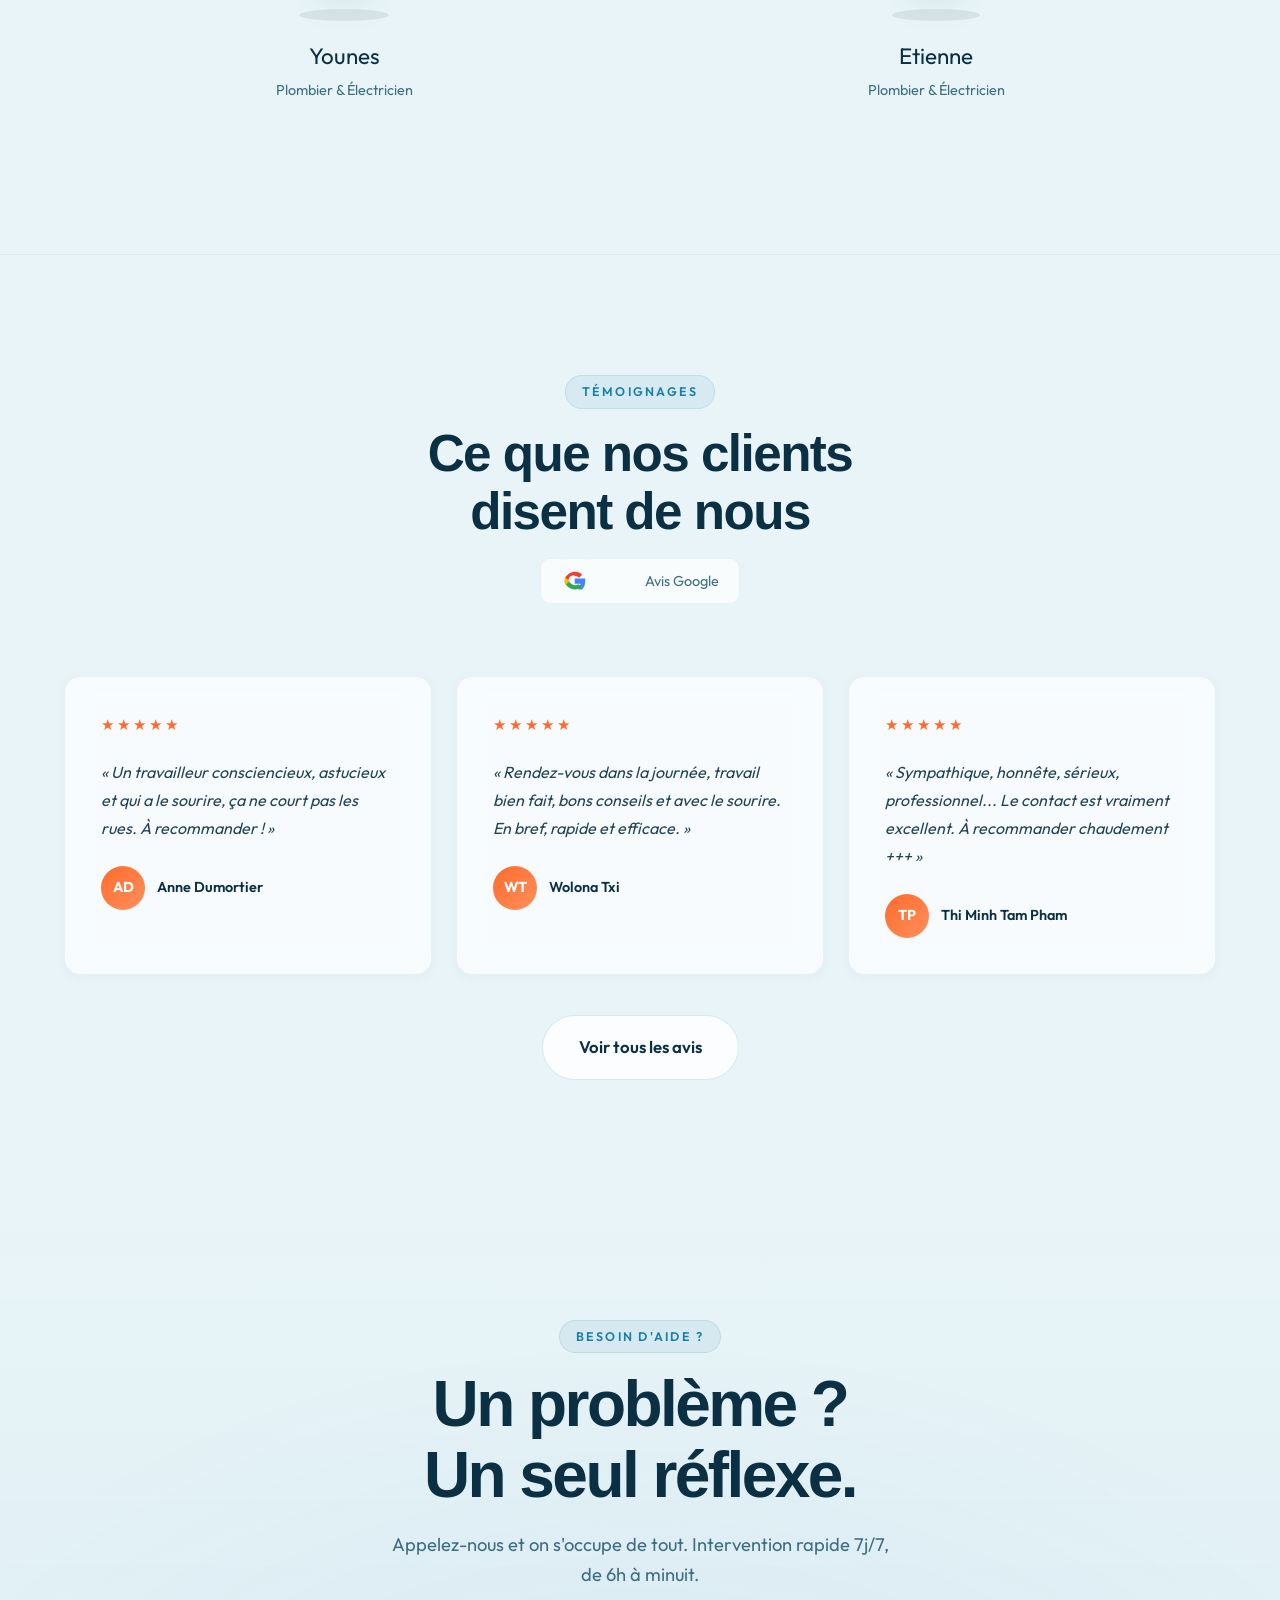
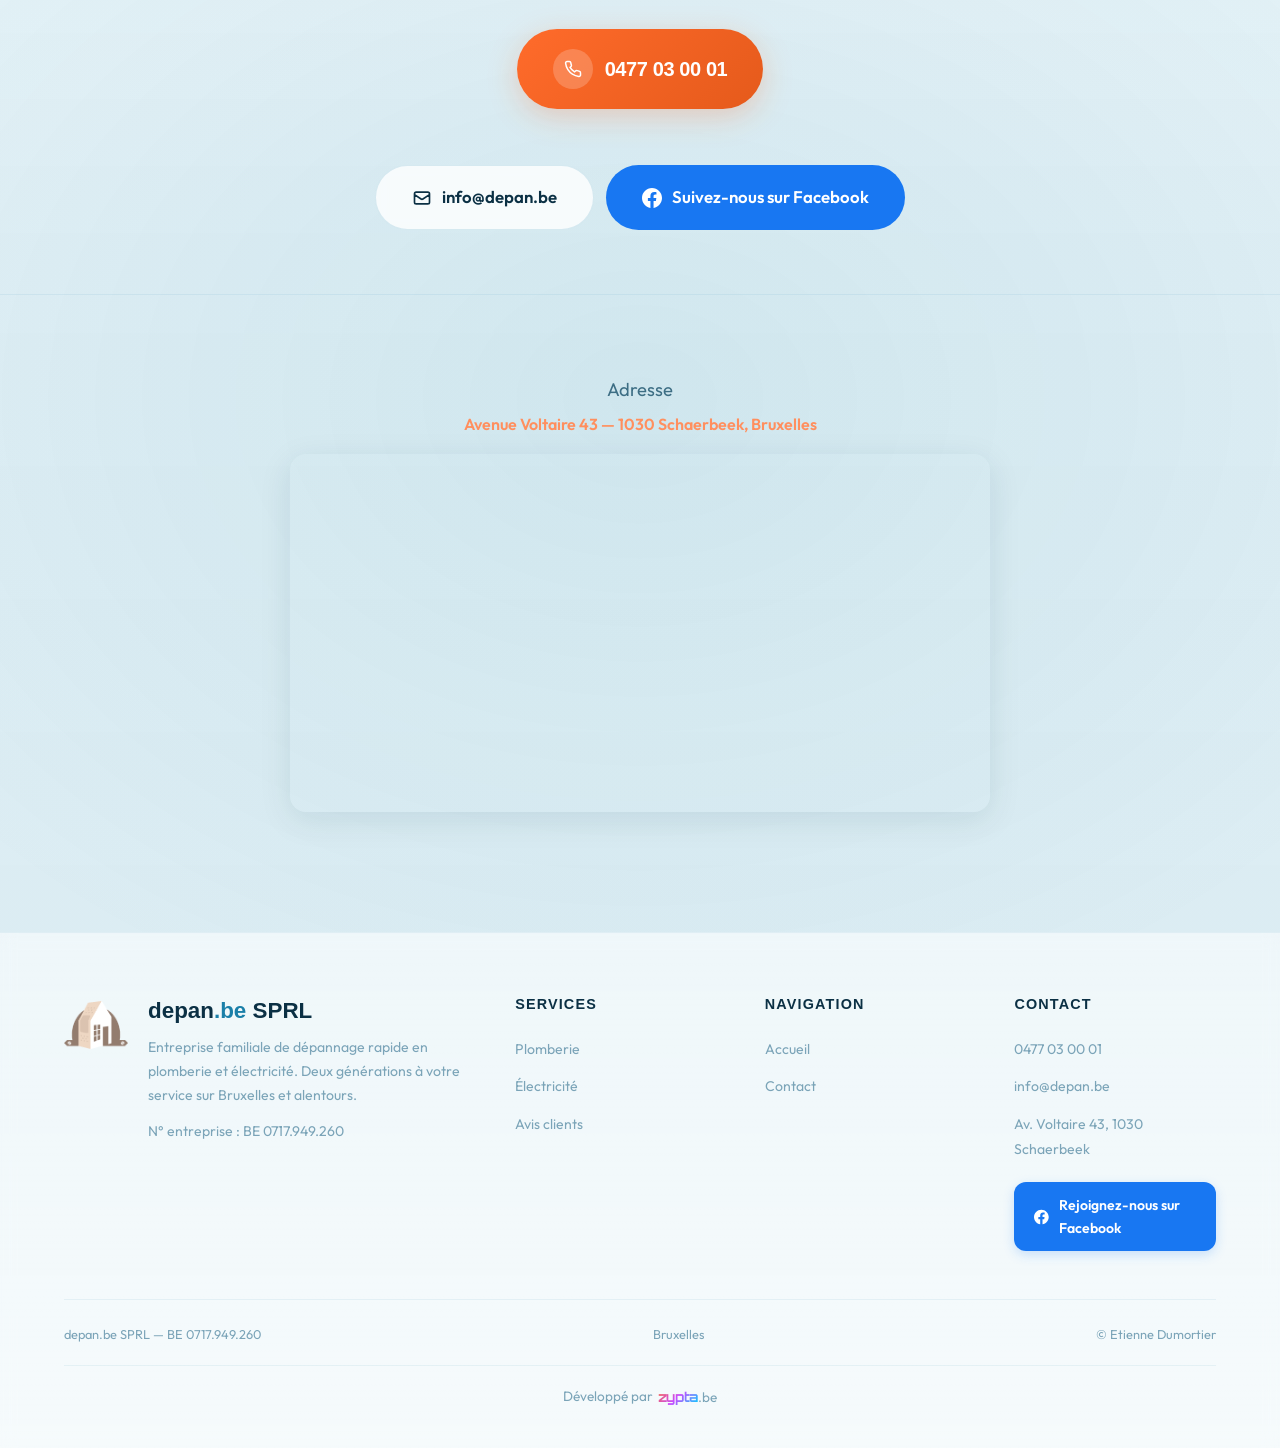
==== commit 183a5917: "Mise à jour style.css et index.html Made-with: Cursor" ====
--- a/index.html
+++ b/index.html
@@ -61,11 +61,7 @@
     <div class="hero-content">
       <div class="hero-badge">
         <span class="dot"></span>
-        Disponibles 7j/7 — Agréés
-        <span class="badge-logos">
-          <img src="assets/logos/ag-insurance.svg" alt="AG Insurance" class="badge-logo badge-logo-ag">
-          <img src="assets/logos/europ-assistance.png" alt="Europ Assistance" class="badge-logo badge-logo-europ">
-        </span>
+        Disponibles 7j/7 — Agréés assurances
       </div>
       <h1>
         <span class="hero-line">Fuite d'eau,</span>
@@ -174,7 +170,7 @@
   </div>
 </section>
 
-<section class="section-pad" id="equipe" style="background: linear-gradient(180deg, transparent, rgba(255,107,43,0.02), transparent);">
+<section class="section-pad" id="equipe">
   <div class="container">
     <div class="section-header reveal">
       <span class="section-tag">Notre équipe</span>
@@ -183,12 +179,128 @@
     </div>
     <div class="team-grid">
       <div class="team-card reveal">
-        <div class="team-avatar">Y</div>
+        <div class="team-character">
+          <!-- Younes - Électricien / Plombier - younger, dark hair -->
+          <svg viewBox="0 0 200 280" width="200" height="280" xmlns="http://www.w3.org/2000/svg">
+            <!-- Body bob animation -->
+            <g class="char-body-bob">
+              <!-- Shadow on ground -->
+              <ellipse cx="100" cy="272" rx="45" ry="6" fill="rgba(11,48,68,0.08)">
+                <animate attributeName="rx" values="45;42;45" dur="3s" repeatCount="indefinite"/>
+              </ellipse>
+              <!-- Legs -->
+              <rect x="76" y="200" width="20" height="50" rx="8" fill="#2b5a78"/>
+              <rect x="104" y="200" width="20" height="50" rx="8" fill="#2b5a78"/>
+              <!-- Shoes -->
+              <rect x="72" y="244" width="28" height="12" rx="6" fill="#1a3a50"/>
+              <rect x="100" y="244" width="28" height="12" rx="6" fill="#1a3a50"/>
+              <!-- Body / polo -->
+              <rect x="64" y="120" width="72" height="90" rx="20" fill="#1a7fa8"/>
+              <!-- Collar -->
+              <path d="M88 120 L100 135 L112 120" fill="none" stroke="#14607e" stroke-width="2.5" stroke-linecap="round"/>
+              <!-- Arms -->
+              <g class="char-arm-left">
+                <rect x="44" y="130" width="22" height="55" rx="10" fill="#1a7fa8"/>
+                <!-- Hand -->
+                <circle cx="55" cy="188" r="9" fill="#d4956a"/>
+                <!-- Lightning bolt tool -->
+                <g transform="translate(48, 155) rotate(-15)">
+                  <path d="M8 0 L2 12 L7 12 L3 22 L14 9 L9 9 Z" fill="#ff6b2b" stroke="#e55a1b" stroke-width="0.5">
+                    <animate attributeName="opacity" values="1;0.6;1" dur="1.5s" repeatCount="indefinite"/>
+                  </path>
+                </g>
+              </g>
+              <rect x="134" y="130" width="22" height="50" rx="10" fill="#1a7fa8"/>
+              <circle cx="145" cy="183" r="9" fill="#d4956a"/>
+              <!-- Neck -->
+              <rect x="90" y="108" width="20" height="18" rx="6" fill="#d4956a"/>
+              <!-- Head -->
+              <circle cx="100" cy="82" r="38" fill="#d4956a"/>
+              <!-- Hair - dark, short -->
+              <path d="M62 78 Q62 45 100 42 Q138 45 138 78 L138 70 Q138 38 100 35 Q62 38 62 70 Z" fill="#1a1a2e"/>
+              <!-- Eyebrows -->
+              <line x1="80" y1="72" x2="90" y2="70" stroke="#1a1a2e" stroke-width="2.5" stroke-linecap="round"/>
+              <line x1="110" y1="70" x2="120" y2="72" stroke="#1a1a2e" stroke-width="2.5" stroke-linecap="round"/>
+              <!-- Eyes -->
+              <g class="char-blink">
+                <ellipse cx="86" cy="80" rx="4.5" ry="5" fill="#1a1a2e"/>
+                <ellipse cx="114" cy="80" rx="4.5" ry="5" fill="#1a1a2e"/>
+                <circle cx="88" cy="78" r="1.5" fill="white" opacity="0.8"/>
+                <circle cx="116" cy="78" r="1.5" fill="white" opacity="0.8"/>
+              </g>
+              <!-- Smile -->
+              <path d="M90 96 Q100 106 110 96" fill="none" stroke="#8B5E3C" stroke-width="2.5" stroke-linecap="round"/>
+              <!-- Beard stubble dots -->
+              <g fill="#3a3a50" opacity="0.15">
+                <circle cx="88" cy="100" r="0.7"/>
+                <circle cx="94" cy="102" r="0.7"/>
+                <circle cx="100" cy="103" r="0.7"/>
+                <circle cx="106" cy="102" r="0.7"/>
+                <circle cx="112" cy="100" r="0.7"/>
+              </g>
+            </g>
+          </svg>
+        </div>
         <p class="team-name">Younes</p>
         <p class="team-role">Plombier & Électricien</p>
       </div>
       <div class="team-card reveal reveal-delay-1">
-        <div class="team-avatar">E</div>
+        <div class="team-character">
+          <!-- Etienne - Plombier / Électricien - older, lighter hair, moustache -->
+          <svg viewBox="0 0 200 280" width="200" height="280" xmlns="http://www.w3.org/2000/svg">
+            <g class="char-body-bob" style="animation-delay: 0.5s;">
+              <!-- Shadow on ground -->
+              <ellipse cx="100" cy="272" rx="45" ry="6" fill="rgba(11,48,68,0.08)">
+                <animate attributeName="rx" values="45;42;45" dur="3.5s" repeatCount="indefinite"/>
+              </ellipse>
+              <!-- Legs -->
+              <rect x="76" y="200" width="20" height="50" rx="8" fill="#2b5a78"/>
+              <rect x="104" y="200" width="20" height="50" rx="8" fill="#2b5a78"/>
+              <!-- Shoes -->
+              <rect x="72" y="244" width="28" height="12" rx="6" fill="#1a3a50"/>
+              <rect x="100" y="244" width="28" height="12" rx="6" fill="#1a3a50"/>
+              <!-- Body / polo -->
+              <rect x="64" y="120" width="72" height="90" rx="20" fill="#e55a1b"/>
+              <!-- Collar -->
+              <path d="M88 120 L100 135 L112 120" fill="none" stroke="#c44a12" stroke-width="2.5" stroke-linecap="round"/>
+              <!-- Arms -->
+              <rect x="44" y="130" width="22" height="50" rx="10" fill="#e55a1b"/>
+              <circle cx="55" cy="183" r="9" fill="#e0b08a"/>
+              <g class="char-arm-right">
+                <rect x="134" y="130" width="22" height="55" rx="10" fill="#e55a1b"/>
+                <circle cx="145" cy="188" r="9" fill="#e0b08a"/>
+                <!-- Wrench -->
+                <g transform="translate(138, 160) rotate(20)">
+                  <rect x="0" y="0" width="5" height="24" rx="2" fill="#7ba4b8"/>
+                  <circle cx="2.5" cy="0" r="7" fill="none" stroke="#7ba4b8" stroke-width="3"/>
+                </g>
+              </g>
+              <!-- Neck -->
+              <rect x="90" y="108" width="20" height="18" rx="6" fill="#e0b08a"/>
+              <!-- Head -->
+              <circle cx="100" cy="82" r="38" fill="#e0b08a"/>
+              <!-- Hair - lighter, receding a bit -->
+              <path d="M65 74 Q65 42 100 40 Q135 42 135 74 L135 66 Q133 40 100 37 Q67 40 65 66 Z" fill="#8B7355"/>
+              <!-- Eyebrows - thicker, expressive -->
+              <line x1="78" y1="70" x2="92" y2="68" stroke="#6B5B45" stroke-width="3" stroke-linecap="round"/>
+              <line x1="108" y1="68" x2="122" y2="70" stroke="#6B5B45" stroke-width="3" stroke-linecap="round"/>
+              <!-- Eyes -->
+              <g class="char-blink" style="animation-delay: 1.2s;">
+                <ellipse cx="86" cy="80" rx="4" ry="4.5" fill="#3a5a30"/>
+                <ellipse cx="114" cy="80" rx="4" ry="4.5" fill="#3a5a30"/>
+                <circle cx="87.5" cy="78.5" r="1.5" fill="white" opacity="0.7"/>
+                <circle cx="115.5" cy="78.5" r="1.5" fill="white" opacity="0.7"/>
+              </g>
+              <!-- Moustache -->
+              <path d="M88 95 Q94 100 100 96 Q106 100 112 95" fill="#6B5B45" stroke="none"/>
+              <!-- Warm smile under moustache -->
+              <path d="M92 100 Q100 108 108 100" fill="none" stroke="#8B6E50" stroke-width="2" stroke-linecap="round"/>
+              <!-- Laugh lines -->
+              <path d="M72 84 Q74 90 72 96" fill="none" stroke="#c9956e" stroke-width="1" opacity="0.4"/>
+              <path d="M128 84 Q126 90 128 96" fill="none" stroke="#c9956e" stroke-width="1" opacity="0.4"/>
+            </g>
+          </svg>
+        </div>
         <p class="team-name">Etienne</p>
         <p class="team-role">Plombier & Électricien</p>
       </div>
@@ -372,16 +484,4 @@
           const progress = Math.min(elapsed / duration, 1);
           const eased = 1 - Math.pow(1 - progress, 3);
           const current = Math.round(eased * target);
-          el.textContent = current + (suffix ? suffix : target >= 2 && target <= 10 ? '' : '');
-          if (progress < 1) requestAnimationFrame(animate);
-        }
-        requestAnimationFrame(animate);
-        counterObserver.unobserve(el);
-      }
-    });
-  }, { threshold: 0.5 });
-  statNumbers.forEach(el => counterObserver.observe(el));
-</script>
-
-</body>
-</html>
+          el.textC
--- a/css/style.css
+++ b/css/style.css
@@ -4,25 +4,28 @@
 *, *::before, *::after { margin: 0; padding: 0; box-sizing: border-box; }
 
 :root {
-  --bg-dark: #0a0a0f;
-  --bg-card: #12121a;
-  --bg-card-hover: #1a1a28;
-  --primary: #2799c5;
-  --primary-light: #4db3e0;
-  --primary-dark: #1e7aa3;
-  --primary-glow: #2799c566;
+  --bg-dark: #e8f4f8;
+  --bg-card: #ffffff;
+  --bg-card-hover: #f0f9fc;
+  --primary: #1a7fa8;
+  --primary-light: #2196b8;
+  --primary-dark: #14607e;
+  --primary-glow: #1a7fa866;
   --orange: #ff6b2b;
-  --orange-glow: #ff6b2b66;
+  --orange-glow: #ff6b2b44;
   --orange-light: #ff8f5e;
   --orange-dark: #e55a1b;
-  --text: #eeeef0;
-  --text-dim: #8888a0;
-  --text-muted: #555570;
+  --text: #0b3044;
+  --text-dim: #3d6e84;
+  --text-muted: #7ba4b8;
   --white: #ffffff;
   --radius: 16px;
   --radius-sm: 10px;
   --font-display: 'Cabinet Grotesk', sans-serif;
   --font-body: 'Outfit', sans-serif;
+  --water-1: rgba(100, 200, 235, 0.12);
+  --water-2: rgba(60, 170, 220, 0.08);
+  --water-3: rgba(140, 220, 245, 0.1);
 }
 
 html { scroll-behavior: smooth; }
@@ -35,7 +38,7 @@
   background: var(--bg-dark);
 }
 ::-webkit-scrollbar-thumb {
-  background: var(--bg-card);
+  background: #b8dce8;
   border-radius: 5px;
   border: 2px solid var(--bg-dark);
 }
@@ -45,7 +48,7 @@
 /* Firefox */
 html {
   scrollbar-width: thin;
-  scrollbar-color: var(--bg-card) var(--bg-dark);
+  scrollbar-color: #b8dce8 var(--bg-dark);
 }
 
 body {
@@ -54,21 +57,76 @@
   color: var(--text);
   overflow-x: hidden;
   line-height: 1.6;
+  position: relative;
 }
 body.menu-open {
   overflow: hidden;
   touch-action: none;
 }
 
+/* Water shimmer background - global */
 body::before {
   content: '';
   position: fixed;
   inset: 0;
-  z-index: 9999;
+  z-index: 0;
   pointer-events: none;
-  opacity: 0.025;
-  background-image: url("data:image/svg+xml,%3Csvg viewBox='0 0 256 256' xmlns='http://www.w3.org/2000/svg'%3E%3Cfilter id='n'%3E%3CfeTurbulence type='fractalNoise' baseFrequency='0.9' numOctaves='4' stitchTiles='stitch'/%3E%3C/filter%3E%3Crect width='100%25' height='100%25' filter='url(%23n)'/%3E%3C/svg%3E");
-  background-size: 200px;
+  background:
+    radial-gradient(ellipse 600px 300px at 20% 30%, var(--water-1), transparent),
+    radial-gradient(ellipse 500px 250px at 75% 60%, var(--water-2), transparent),
+    radial-gradient(ellipse 400px 200px at 50% 80%, var(--water-3), transparent);
+  animation: waterShift 12s ease-in-out infinite alternate;
+}
+body::after {
+  content: '';
+  position: fixed;
+  inset: 0;
+  z-index: 0;
+  pointer-events: none;
+  background:
+    radial-gradient(ellipse 350px 180px at 60% 20%, rgba(255,255,255,0.5), transparent),
+    radial-gradient(ellipse 300px 150px at 30% 70%, rgba(255,255,255,0.35), transparent),
+    radial-gradient(ellipse 200px 100px at 80% 45%, rgba(140,220,245,0.15), transparent);
+  animation: waterShimmer 8s ease-in-out infinite alternate;
+}
+
+/* Caustic light ripple overlay */
+@keyframes waterShift {
+  0% {
+    background-position: 0% 0%, 100% 100%, 50% 50%;
+    opacity: 0.7;
+  }
+  50% {
+    opacity: 1;
+  }
+  100% {
+    background-position: 100% 50%, 0% 0%, 80% 20%;
+    opacity: 0.8;
+  }
+}
+@keyframes waterShimmer {
+  0% {
+    transform: translateX(0) translateY(0) scale(1);
+    opacity: 0.6;
+  }
+  33% {
+    transform: translateX(30px) translateY(-20px) scale(1.05);
+    opacity: 0.9;
+  }
+  66% {
+    transform: translateX(-20px) translateY(15px) scale(0.98);
+    opacity: 0.7;
+  }
+  100% {
+    transform: translateX(15px) translateY(-10px) scale(1.03);
+    opacity: 0.85;
+  }
+}
+
+/* Ensure all content sits above the water bg */
+body > * {
+  position: relative;
+  z-index: 1;
 }
 
 a { color: inherit; text-decoration: none; }
@@ -83,12 +141,12 @@
 }
 
 @keyframes pulse-glow {
-  0%, 100% { box-shadow: 0 0 20px var(--orange-glow), 0 0 60px transparent; }
-  50% { box-shadow: 0 0 30px var(--orange-glow), 0 0 80px var(--orange-glow); }
+  0%, 100% { box-shadow: 0 0 12px var(--orange-glow), 0 0 30px transparent; }
+  50% { box-shadow: 0 0 18px var(--orange-glow), 0 0 40px var(--orange-glow); }
 }
 @keyframes pulse-glow-blue {
-  0%, 100% { box-shadow: 0 0 20px rgba(24, 119, 242, 0.4), 0 0 60px transparent; }
-  50% { box-shadow: 0 0 30px rgba(24, 119, 242, 0.6), 0 0 80px rgba(24, 119, 242, 0.3); }
+  0%, 100% { box-shadow: 0 0 12px rgba(24, 119, 242, 0.25), 0 0 30px transparent; }
+  50% { box-shadow: 0 0 18px rgba(24, 119, 242, 0.35), 0 0 40px rgba(24, 119, 242, 0.15); }
 }
 
 @keyframes slide-up {
@@ -122,10 +180,11 @@
   backdrop-filter: blur(0px);
 }
 .navbar.scrolled {
-  background: rgba(10, 10, 15, 0.85);
+  background: rgba(232, 244, 248, 0.88);
   backdrop-filter: blur(20px);
-  border-bottom: 1px solid rgba(255, 107, 43, 0.1);
+  border-bottom: 1px solid rgba(26, 127, 168, 0.1);
   padding: 10px 0;
+  box-shadow: 0 2px 20px rgba(11, 48, 68, 0.06);
 }
 .nav-inner {
   display: flex;
@@ -145,7 +204,7 @@
   display: inline-flex;
   gap: 0;
   letter-spacing: -0.06em;
-  color: var(--white);
+  color: var(--text);
 }
 .nav-logo .nav-logo-brand span {
   color: var(--primary);
@@ -177,7 +236,7 @@
   content: '';
   width: 1px;
   height: 16px;
-  background: rgba(255,255,255,0.15);
+  background: rgba(11, 48, 68, 0.12);
   margin-left: 14px;
 }
 .nav-links > li:last-child::after,
@@ -207,8 +266,8 @@
   transition: width 0.3s ease;
 }
 .nav-links a:hover {
-  color: var(--orange-light);
-  background: rgba(255, 107, 43, 0.08);
+  color: var(--orange);
+  background: rgba(255, 107, 43, 0.06);
 }
 .nav-links a:hover::after { width: 100%; }
 .nav-cta {
@@ -236,7 +295,7 @@
 .nav-links > li:nth-last-child(2) {
   margin-left: 8px;
   padding-left: 16px;
-  border-left: 1px solid rgba(255,255,255,0.2);
+  border-left: 1px solid rgba(11, 48, 68, 0.12);
 }
 .nav-facebook {
   display: flex;
@@ -271,8 +330,8 @@
 }
 .nav-dropdown-trigger:hover,
 .nav-dropdown-wrap:hover .nav-dropdown-trigger {
-  color: var(--orange-light);
-  background: rgba(255, 107, 43, 0.08);
+  color: var(--orange);
+  background: rgba(255, 107, 43, 0.06);
 }
 .nav-dropdown-wrap:hover .nav-dropdown-trigger::after {
   width: 100%;
@@ -292,10 +351,10 @@
   margin-top: 6px;
   padding: 6px 0;
   min-width: 160px;
-  background: var(--bg-card);
-  border: 1px solid rgba(255,255,255,0.06);
+  background: var(--white);
+  border: 1px solid rgba(26, 127, 168, 0.1);
   border-radius: 10px;
-  box-shadow: 0 10px 40px rgba(0,0,0,0.35);
+  box-shadow: 0 10px 40px rgba(11, 48, 68, 0.12);
   list-style: none;
   opacity: 0;
   visibility: hidden;
@@ -323,7 +382,7 @@
   transition: background 0.15s ease;
 }
 .nav-dropdown a:hover {
-  background: rgba(255, 107, 43, 0.12);
+  background: rgba(26, 127, 168, 0.08);
 }
 
 .burger {
@@ -379,22 +438,22 @@
   width: 600px; height: 600px;
   background: var(--orange);
   top: -200px; right: -200px;
-  opacity: 0.15;
+  opacity: 0.08;
   animation: float 8s ease-in-out infinite;
 }
 .hero-bg .orb-2 {
   width: 400px; height: 400px;
   background: var(--primary);
   bottom: -100px; left: -100px;
-  opacity: 0.12;
+  opacity: 0.08;
   animation: float 10s ease-in-out infinite 2s;
 }
 .hero-grid {
   position: absolute;
   inset: 0;
   background-image:
-    linear-gradient(rgba(255,107,43,0.03) 1px, transparent 1px),
-    linear-gradient(90deg, rgba(255,107,43,0.03) 1px, transparent 1px);
+    linear-gradient(rgba(26, 127, 168, 0.04) 1px, transparent 1px),
+    linear-gradient(90deg, rgba(26, 127, 168, 0.04) 1px, transparent 1px);
   background-size: 60px 60px;
   mask-image: radial-gradient(ellipse 80% 60% at 50% 40%, black, transparent);
 }
@@ -422,15 +481,17 @@
   flex-wrap: wrap;
   justify-content: center;
   gap: 8px;
-  background: rgba(39, 153, 197, 0.12);
-  border: 1px solid rgba(39, 153, 197, 0.25);
+  background: rgba(255, 255, 255, 0.7);
+  border: 1px solid rgba(26, 127, 168, 0.2);
   padding: 8px 20px;
   border-radius: 50px;
   font-size: 0.82rem;
   font-weight: 500;
-  color: var(--primary-light);
+  color: var(--primary);
   margin-bottom: 28px;
   animation: slide-up 0.8s cubic-bezier(0.16, 1, 0.3, 1) both;
+  backdrop-filter: blur(8px);
+  box-shadow: 0 2px 12px rgba(11, 48, 68, 0.06);
 }
 .hero-badge .dot {
   width: 8px; height: 8px;
@@ -465,12 +526,13 @@
 .hero-line {
   display: block;
   text-align: center;
+  width: 100%;
 }
 .hero h1 .hero-question {
   white-space: nowrap;
 }
 .hero h1 .highlight {
-  background: linear-gradient(135deg, var(--primary), var(--primary-light));
+  background: linear-gradient(135deg, var(--orange), var(--orange-light));
   -webkit-background-clip: text;
   -webkit-text-fill-color: transparent;
   background-clip: text;
@@ -523,20 +585,22 @@
   display: inline-flex;
   align-items: center;
   gap: 10px;
-  background: transparent;
+  background: rgba(255, 255, 255, 0.8);
   color: var(--text);
   padding: 18px 36px;
   border-radius: 60px;
   font-weight: 600;
   font-size: 1.05rem;
-  border: 1px solid rgba(255,255,255,0.12);
+  border: 1px solid rgba(26, 127, 168, 0.15);
   cursor: pointer;
   transition: all 0.3s ease;
+  backdrop-filter: blur(6px);
 }
 .btn-secondary:hover {
-  background: rgba(255,255,255,0.05);
-  border-color: rgba(255,255,255,0.25);
+  background: var(--white);
+  border-color: rgba(26, 127, 168, 0.3);
   transform: translateY(-2px);
+  box-shadow: 0 6px 20px rgba(11, 48, 68, 0.08);
 }
 
 .btn-facebook {
@@ -563,9 +627,9 @@
 .marquee-brands {
   overflow: hidden;
   padding: 24px 0;
-  background: rgba(255,255,255,0.02);
-  border-top: 1px solid rgba(255,255,255,0.04);
-  border-bottom: 1px solid rgba(255,255,255,0.04);
+  background: rgba(255,255,255,0.5);
+  border-top: 1px solid rgba(26, 127, 168, 0.08);
+  border-bottom: 1px solid rgba(26, 127, 168, 0.08);
 }
 .marquee-brands__track {
   display: flex;
@@ -596,11 +660,12 @@
 }
 .marquee-brands__item--light {
   padding: 8px 16px;
-  background: rgba(255,255,255,0.95);
+  background: rgba(255,255,255,0.9);
   border-radius: 8px;
+  box-shadow: 0 1px 4px rgba(11, 48, 68, 0.06);
 }
 .marquee-brands__item--light img {
-  height: 32px;
+  height: 26px;
 }
 @keyframes marquee {
   0% { transform: translateX(0); }
@@ -610,9 +675,9 @@
 /* Stats */
 .stats-bar {
   padding: 60px 0;
-  border-top: 1px solid rgba(255,255,255,0.05);
-  border-bottom: 1px solid rgba(255,255,255,0.05);
-  background: linear-gradient(180deg, transparent, rgba(255, 107, 43, 0.02), transparent);
+  border-top: 1px solid rgba(26, 127, 168, 0.08);
+  border-bottom: 1px solid rgba(26, 127, 168, 0.08);
+  background: rgba(255, 255, 255, 0.4);
 }
 .stats-grid {
   display: grid;
@@ -626,12 +691,13 @@
   font-weight: 900;
   color: var(--orange);
   letter-spacing: -0.03em;
+  text-shadow: 0 2px 8px rgba(255, 107, 43, 0.15);
 }
 .stat-item .stat-label {
   font-size: 0.85rem;
   color: var(--text-muted);
   margin-top: 6px;
-  font-weight: 400;
+  font-weight: 500;
   text-transform: uppercase;
   letter-spacing: 0.1em;
 }
@@ -643,14 +709,16 @@
   gap: 24px;
 }
 .service-card {
-  background: var(--bg-card);
-  border: 1px solid rgba(255,255,255,0.04);
+  background: rgba(255, 255, 255, 0.65);
+  border: 1px solid rgba(26, 127, 168, 0.1);
   border-radius: var(--radius);
   padding: 44px 32px;
   transition: all 0.5s cubic-bezier(0.16, 1, 0.3, 1);
   position: relative;
   overflow: hidden;
   display: block;
+  backdrop-filter: blur(12px);
+  box-shadow: 0 2px 12px rgba(11, 48, 68, 0.04);
 }
 .service-card::before {
   content: '';
@@ -662,25 +730,27 @@
   transition: opacity 0.4s;
 }
 .service-card:hover {
-  background: var(--bg-card-hover);
-  border-color: rgba(255, 107, 43, 0.15);
+  background: var(--white);
+  border-color: rgba(255, 107, 43, 0.2);
   transform: translateY(-8px);
-  box-shadow: 0 24px 64px rgba(0,0,0,0.3);
+  box-shadow: 0 24px 64px rgba(11, 48, 68, 0.1);
 }
 .service-card:hover::before { opacity: 1; }
 .service-icon {
   width: 56px; height: 56px;
-  background: rgba(255, 107, 43, 0.1);
+  background: linear-gradient(135deg, rgba(255, 107, 43, 0.1), rgba(255, 107, 43, 0.05));
   border-radius: 14px;
   display: flex;
   align-items: center;
   justify-content: center;
   margin-bottom: 24px;
   transition: all 0.4s ease;
+  border: 1px solid rgba(255, 107, 43, 0.08);
 }
 .service-card:hover .service-icon {
-  background: rgba(255, 107, 43, 0.2);
+  background: linear-gradient(135deg, rgba(255, 107, 43, 0.2), rgba(255, 107, 43, 0.1));
   transform: scale(1.1) rotate(-5deg);
+  border-color: rgba(255, 107, 43, 0.2);
 }
 .service-icon svg {
   width: 28px;
@@ -713,6 +783,10 @@
   letter-spacing: 0.18em;
   color: var(--primary);
   margin-bottom: 16px;
+  background: rgba(26, 127, 168, 0.08);
+  padding: 6px 16px;
+  border-radius: 50px;
+  border: 1px solid rgba(26, 127, 168, 0.12);
 }
 .section-header h2 {
   font-family: var(--font-display);
@@ -746,18 +820,21 @@
 .avis-google-badge {
   display: inline-flex;
   align-items: center;
+  justify-content: center;
   gap: 10px;
   margin-top: 16px;
-  padding: 8px 16px;
-  background: rgba(255,255,255,0.05);
+  padding: 10px 20px;
+  background: rgba(255,255,255,0.7);
   border-radius: var(--radius-sm);
   font-size: 0.9rem;
   color: var(--text-dim);
+  border: 1px solid rgba(26, 127, 168, 0.08);
 }
 .avis-google-badge .avis-google-logo {
   height: 24px;
   width: auto;
   vertical-align: middle;
+  flex-shrink: 0;
 }
 .avis-google-badge--header {
   margin-top: 20px;
@@ -773,12 +850,14 @@
 .team-card {
   text-align: center;
   padding: 2rem;
+  transition: transform 0.4s ease;
+  cursor: default;
 }
 .team-avatar {
   width: 120px;
   height: 120px;
   margin: 0 auto 1rem;
-  background: linear-gradient(135deg, var(--orange), var(--orange-dark));
+  background: linear-gradient(135deg, var(--primary), var(--primary-light));
   border-radius: 50%;
   display: flex;
   align-items: center;
@@ -787,6 +866,12 @@
   font-size: 2.5rem;
   font-weight: 400;
   color: white;
+  box-shadow: 0 8px 24px rgba(26, 127, 168, 0.25);
+  transition: all 0.4s ease;
+}
+.team-card:hover .team-avatar {
+  transform: translateY(-4px) scale(1.05);
+  box-shadow: 0 12px 32px rgba(26, 127, 168, 0.35);
 }
 .team-name { font-weight: 400; font-size: 1.4rem; margin-bottom: 0.25rem; }
 .team-role { font-size: 0.9rem; color: var(--text-dim); }
@@ -798,15 +883,19 @@
   gap: 24px;
 }
 .testimonial-card {
-  background: var(--bg-card);
-  border: 1px solid rgba(255,255,255,0.04);
+  background: rgba(255, 255, 255, 0.65);
+  border: 1px solid rgba(26, 127, 168, 0.08);
   border-radius: var(--radius);
   padding: 36px;
   transition: all 0.4s ease;
+  backdrop-filter: blur(12px);
+  box-shadow: 0 2px 12px rgba(11, 48, 68, 0.04);
 }
 .testimonial-card:hover {
-  border-color: rgba(255, 107, 43, 0.12);
+  border-color: rgba(255, 107, 43, 0.2);
   transform: translateY(-4px);
+  box-shadow: 0 16px 40px rgba(11, 48, 68, 0.1);
+  background: rgba(255, 255, 255, 0.85);
 }
 .testimonial-stars {
   display: flex;
@@ -849,11 +938,12 @@
   text-align: center;
   position: relative;
   overflow: hidden;
+  background: linear-gradient(180deg, transparent, rgba(26, 127, 168, 0.04), rgba(26, 127, 168, 0.06));
 }
 .cta-final-bg {
   position: absolute;
   inset: 0;
-  background: radial-gradient(ellipse 70% 50% at 50% 60%, rgba(255, 107, 43, 0.08), transparent);
+  background: radial-gradient(ellipse 70% 50% at 50% 60%, rgba(26, 127, 168, 0.08), transparent);
 }
 .cta-final-content { position: relative; z-index: 1; }
 .cta-final h2 {
@@ -875,20 +965,20 @@
   align-items: center;
   gap: 12px;
   font-family: var(--font-display);
-  font-size: 1.15rem;
+  font-size: 1.25rem;
   font-weight: 700;
   color: var(--white) !important;
   margin-bottom: 32px;
   letter-spacing: -0.02em;
-  padding: 16px 28px;
+  padding: 20px 36px;
   background: linear-gradient(135deg, var(--orange), var(--orange-dark));
-  border-radius: var(--radius);
-  box-shadow: 0 4px 20px var(--orange-glow);
+  border-radius: 60px;
+  box-shadow: 0 8px 30px var(--orange-glow);
   transition: all 0.3s ease;
 }
 .cta-phone-big:hover {
-  transform: translateY(-2px);
-  box-shadow: 0 8px 28px var(--orange-glow);
+  transform: translateY(-3px) scale(1.02);
+  box-shadow: 0 12px 40px rgba(255, 107, 43, 0.4);
 }
 .cta-phone-icon {
   width: 40px;
@@ -904,8 +994,10 @@
 
 /* Footer */
 .footer {
-  border-top: 1px solid rgba(255,255,255,0.05);
+  border-top: 1px solid rgba(26, 127, 168, 0.1);
   padding: 60px 0 40px;
+  background: linear-gradient(180deg, rgba(255,255,255,0.3), rgba(255,255,255,0.6));
+  backdrop-filter: blur(8px);
 }
 .footer-grid {
   display: grid;
@@ -957,7 +1049,7 @@
   font-size: 0.88rem;
   transition: color 0.3s;
 }
-.footer-links a:hover { color: var(--orange-light); }
+.footer-links a:hover { color: var(--orange); }
 .footer-facebook-cta {
   display: inline-flex;
   align-items: center;
@@ -970,15 +1062,16 @@
   font-size: 0.9rem;
   margin-top: 8px;
   transition: all 0.3s;
+  box-shadow: 0 4px 12px rgba(24, 119, 242, 0.2);
 }
 .footer-facebook-cta:hover {
   background: #166fe5;
   transform: translateY(-2px);
-  box-shadow: 0 8px 24px rgba(24, 119, 242, 0.4);
+  box-shadow: 0 8px 24px rgba(24, 119, 242, 0.3);
 }
 .footer-facebook-cta svg { width: 20px; height: 20px; }
 .footer-bottom {
-  border-top: 1px solid rgba(255,255,255,0.04);
+  border-top: 1px solid rgba(26, 127, 168, 0.08);
   padding-top: 24px;
   display: flex;
   justify-content: space-between;
@@ -989,7 +1082,7 @@
 .footer-credit {
   margin-top: 20px;
   padding-top: 20px;
-  border-top: 1px solid rgba(255,255,255,0.04);
+  border-top: 1px solid rgba(26, 127, 168, 0.08);
   text-align: center;
   display: flex;
   flex-wrap: wrap;
@@ -1022,12 +1115,13 @@
   text-align: center;
   position: relative;
   overflow: hidden;
+  background: linear-gradient(180deg, rgba(255,255,255,0.3), transparent);
 }
 .page-header::before {
   content: '';
   position: absolute;
   inset: 0;
-  background: radial-gradient(ellipse 70% 50% at 50% 60%, rgba(255, 107, 43, 0.06), transparent);
+  background: radial-gradient(ellipse 70% 50% at 50% 60%, rgba(26, 127, 168, 0.06), transparent);
 }
 .page-header h1 {
   font-family: var(--font-display);
@@ -1052,20 +1146,30 @@
   font-size: 1.8rem;
   font-weight: 800;
   margin-bottom: 1rem;
+  color: var(--text);
 }
 .content-section h3 {
   font-family: var(--font-display);
   font-size: 1.3rem;
   font-weight: 700;
   margin: 2rem 0 0.75rem;
+  color: var(--text);
 }
 .content-section p, .content-section li {
   color: var(--text-dim);
-  line-height: 1.7;
+  line-height: 1.8;
   margin-bottom: 1rem;
+}
+.content-section strong {
+  color: var(--text);
+  font-weight: 700;
 }
 .content-section ul {
   margin: 1rem 0 1rem 1.5rem;
+  list-style: disc;
+}
+.content-section li::marker {
+  color: var(--orange);
 }
 
 /* Contact form */
@@ -1080,8 +1184,8 @@
 .form-group textarea {
   width: 100%;
   padding: 1rem 1.2rem;
-  background: var(--bg-card);
-  border: 1px solid rgba(255,255,255,0.08);
+  background: rgba(255, 255, 255, 0.8);
+  border: 1px solid rgba(26, 127, 168, 0.15);
   border-radius: var(--radius-sm);
   color: var(--text);
   font-family: inherit;
@@ -1091,7 +1195,8 @@
 .form-group input:focus,
 .form-group textarea:focus {
   outline: none;
-  border-color: var(--orange);
+  border-color: var(--primary);
+  box-shadow: 0 0 0 3px rgba(26, 127, 168, 0.1);
 }
 .form-group textarea { min-height: 150px; resize: vertical; }
 .contact-success {
@@ -1113,19 +1218,19 @@
 .map-section {
   margin-top: 4rem;
   padding-top: 3rem;
-  border-top: 1px solid rgba(255,255,255,0.06);
+  border-top: 1px solid rgba(26, 127, 168, 0.08);
 }
 .map-wrapper {
   border-radius: var(--radius);
   overflow: hidden;
-  box-shadow: 0 8px 32px rgba(0,0,0,0.3);
+  box-shadow: 0 8px 32px rgba(11, 48, 68, 0.1);
 }
 .map-section--compact .map-wrapper {
-  max-width: 500px;
+  max-width: 700px;
   margin: 1rem auto 0;
 }
 .map-wrapper--compact iframe {
-  height: 250px;
+  height: 350px;
 }
 
 /* Scroll progress */
@@ -1134,7 +1239,7 @@
   top: 0;
   left: 0;
   height: 3px;
-  background: linear-gradient(90deg, var(--orange), var(--orange-light));
+  background: linear-gradient(90deg, var(--primary), var(--orange));
   z-index: 10000;
   transition: width 0.1s;
 }
@@ -1168,7 +1273,7 @@
     transform: translateX(100%);
     visibility: hidden;
     transition: transform 0.35s cubic-bezier(0.4, 0, 0.2, 1), visibility 0.35s;
-    border-left: 1px solid rgba(255,255,255,0.06);
+    border-left: 1px solid rgba(26, 127, 168, 0.1);
   }
   .nav-links.open {
     transform: translateX(0);
@@ -1177,7 +1282,7 @@
   .nav-links li {
     list-style: none;
     width: 100%;
-    border-bottom: 1px solid rgba(255,255,255,0.08);
+    border-bottom: 1px solid rgba(26, 127, 168, 0.08);
   }
   .nav-links li:last-child {
     border-bottom: none;
@@ -1193,7 +1298,7 @@
     overflow: hidden;
     margin: 0;
     padding: 0;
-    background: rgba(0,0,0,0.15);
+    background: rgba(26, 127, 168, 0.04);
     border: none;
     border-radius: 0;
     box-shadow: none;
@@ -1209,7 +1314,7 @@
     transform: rotate(180deg);
   }
   .nav-dropdown li {
-    border-bottom: 1px solid rgba(255,255,255,0.06);
+    border-bottom: 1px solid rgba(26, 127, 168, 0.06);
   }
   .nav-dropdown a {
     padding: 12px 12px 12px 32px;
@@ -1249,7 +1354,6 @@
     color: var(--orange) !important;
     transform: none !important;
   }
-  .nav-links .nav-facebook-label { display: inline; }
   .nav-links .nav-cta {
     margin-top: 20px;
     font-size: 1rem;
@@ -1288,7 +1392,7 @@
   .nav-overlay {
     position: fixed;
     inset: 0;
-    background: rgba(0, 0, 0, 0.6);
+    background: rgba(11, 48, 68, 0.3);
     z-index: 998;
     opacity: 0;
     visibility: hidden;
@@ -1350,3 +1454,119 @@
   .map-wrapper iframe,
   .map-wrapper--compact iframe { height: 280px; }
 }
+
+/* ========== ANIMATED SVG CHARACTERS ========== */
+.team-character {
+  display: flex;
+  justify-content: center;
+  margin-bottom: 1rem;
+}
+.team-character svg {
+  filter: drop-shadow(0 4px 12px rgba(11, 48, 68, 0.08));
+  transition: transform 0.4s ease;
+}
+.team-card:hover .team-character svg {
+  transform: scale(1.05);
+}
+
+/* Body bobbing animation */
+.char-body-bob {
+  animation: bodyBob 3s ease-in-out infinite;
+  transform-origin: center bottom;
+}
+@keyframes bodyBob {
+  0%, 100% { transform: translateY(0); }
+  50% { transform: translateY(-6px); }
+}
+
+/* Blinking eyes */
+.char-blink {
+  animation: blink 4s ease-in-out infinite;
+}
+@keyframes blink {
+  0%, 42%, 46%, 100% { opacity: 1; }
+  44% { opacity: 0.05; }
+}
+
+/* Arm wave - left arm (Younes holding bolt) */
+.char-arm-left {
+  animation: armWaveLeft 4s ease-in-out infinite;
+  transform-origin: 55px 130px;
+}
+@keyframes armWaveLeft {
+  0%, 100% { transform: rotate(0deg); }
+  25% { transform: rotate(-8deg); }
+  50% { transform: rotate(0deg); }
+  75% { transform: rotate(5deg); }
+}
+
+/* Arm wave - right arm (Etienne holding wrench) */
+.char-arm-right {
+  animation: armWaveRight 5s ease-in-out infinite;
+  transform-origin: 145px 130px;
+}
+@keyframes armWaveRight {
+  0%, 100% { transform: rotate(0deg); }
+  30% { transform: rotate(10deg); }
+  60% { transform: rotate(-5deg); }
+}
+
+/* ========== SELECTION COLOR ========== */
+::selection {
+  background: rgba(26, 127, 168, 0.2);
+  color: var(--text);
+}
+
+/* ========== SECTION DIVIDERS ========== */
+.section-pad + .section-pad {
+  border-top: 1px solid rgba(26, 127, 168, 0.06);
+}
+
+/* ========== SMOOTH LINK UNDERLINES ========== */
+.content-section a {
+  color: var(--primary);
+  text-decoration: underline;
+  text-decoration-color: rgba(26, 127, 168, 0.3);
+  text-underline-offset: 3px;
+  transition: text-decoration-color 0.3s;
+}
+.content-section a:hover {
+  text-decoration-color: var(--primary);
+}
+
+/* ========== WATER SPARKLE PARTICLES ========== */
+@keyframes sparkle {
+  0%, 100% { opacity: 0; transform: scale(0.5); }
+  50% { opacity: 1; transform: scale(1.2); }
+}
+@keyframes sparkleFloat {
+  0% { transform: translateY(0) translateX(0); }
+  25% { transform: translateY(-15px) translateX(8px); }
+  50% { transform: translateY(-5px) translateX(-5px); }
+  75% { transform: translateY(-20px) translateX(12px); }
+  100% { transform: translateY(0) translateX(0); }
+}
+
+/* Sparkle dots via box-shadow on a pseudo-element */
+.hero::after {
+  content: '';
+  position: absolute;
+  inset: 0;
+  z-index: 0;
+  pointer-events: none;
+  background-image:
+    radial-gradient(2px 2px at 10% 20%, rgba(255,255,255,0.8), transparent),
+    radial-gradient(2px 2px at 25% 45%, rgba(200,235,250,0.7), transparent),
+    radial-gradient(3px 3px at 40% 15%, rgba(255,255,255,0.6), transparent),
+    radial-gradient(2px 2px at 55% 60%, rgba(180,230,250,0.7), transparent),
+    radial-gradient(2px 2px at 70% 30%, rgba(255,255,255,0.8), transparent),
+    radial-gradient(3px 3px at 85% 55%, rgba(200,240,255,0.6), transparent),
+    radial-gradient(2px 2px at 15% 75%, rgba(255,255,255,0.5), transparent),
+    radial-gradient(2px 2px at 60% 85%, rgba(180,230,250,0.6), transparent),
+    radial-gradient(3px 3px at 90% 80%, rgba(255,255,255,0.7), transparent),
+    radial-gradient(2px 2px at 35% 90%, rgba(200,240,255,0.5), transparent),
+    radial-gradient(2px 2px at 50% 35%, rgba(255,255,255,0.6), transparent),
+    radial-gradient(2px 2px at 78% 68%, rgba(180,230,250,0.5), transparent);
+  background-size: 100% 100%;
+  animation: sparkle 4s ease-in-out infinite, sparkleFloat 15s ease-in-out infinite;
+}
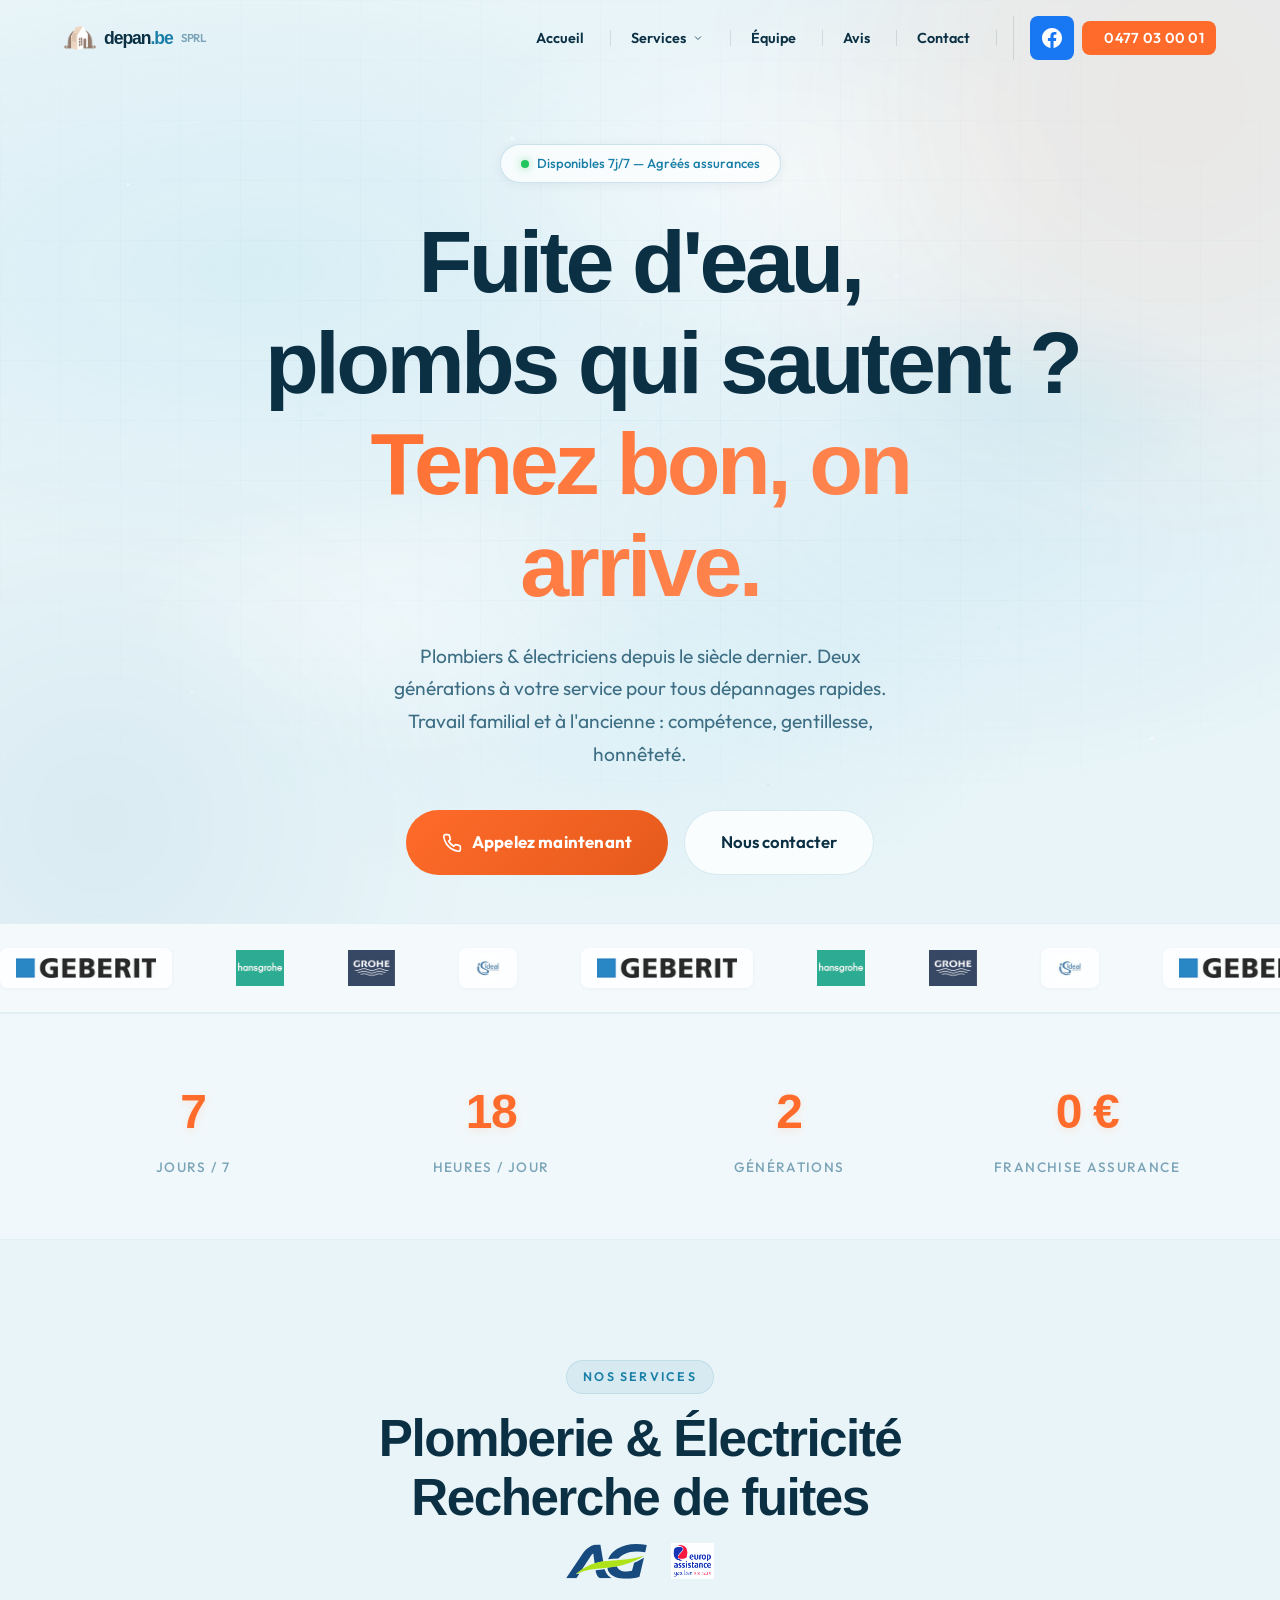
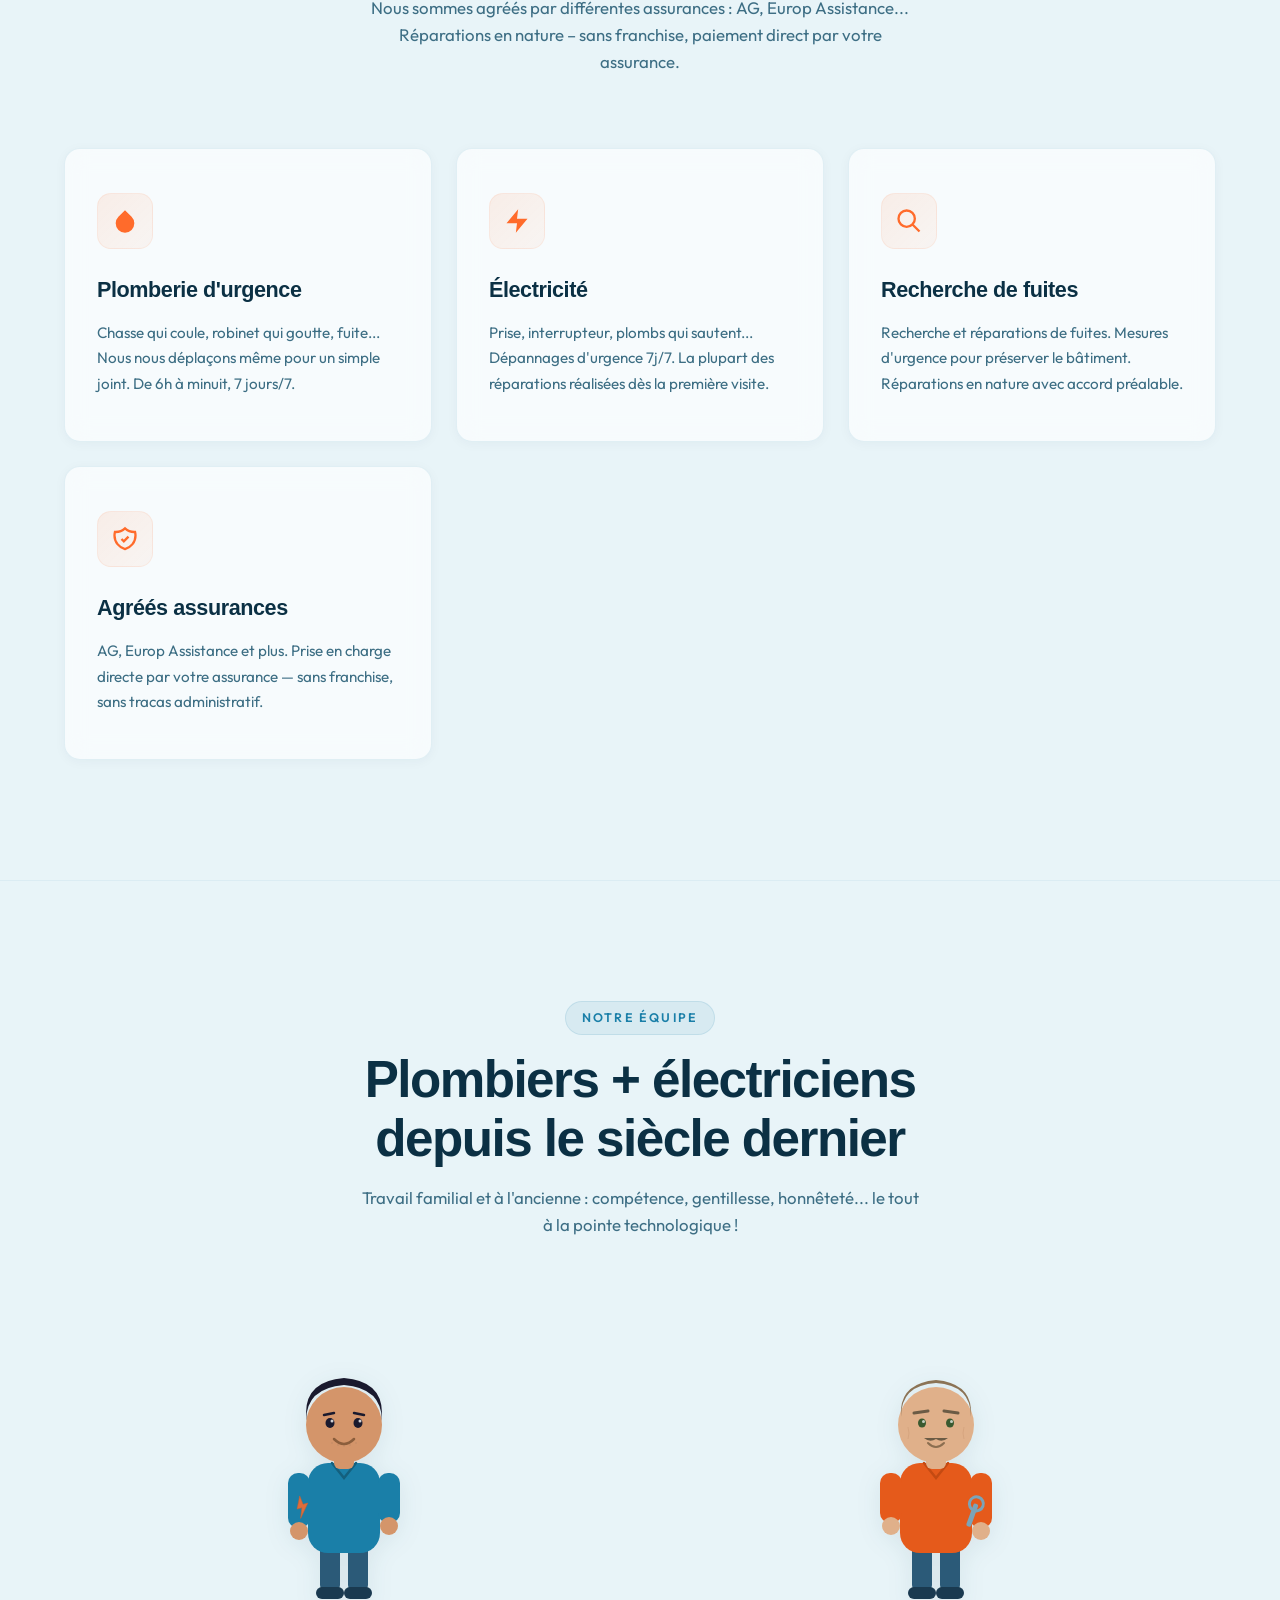
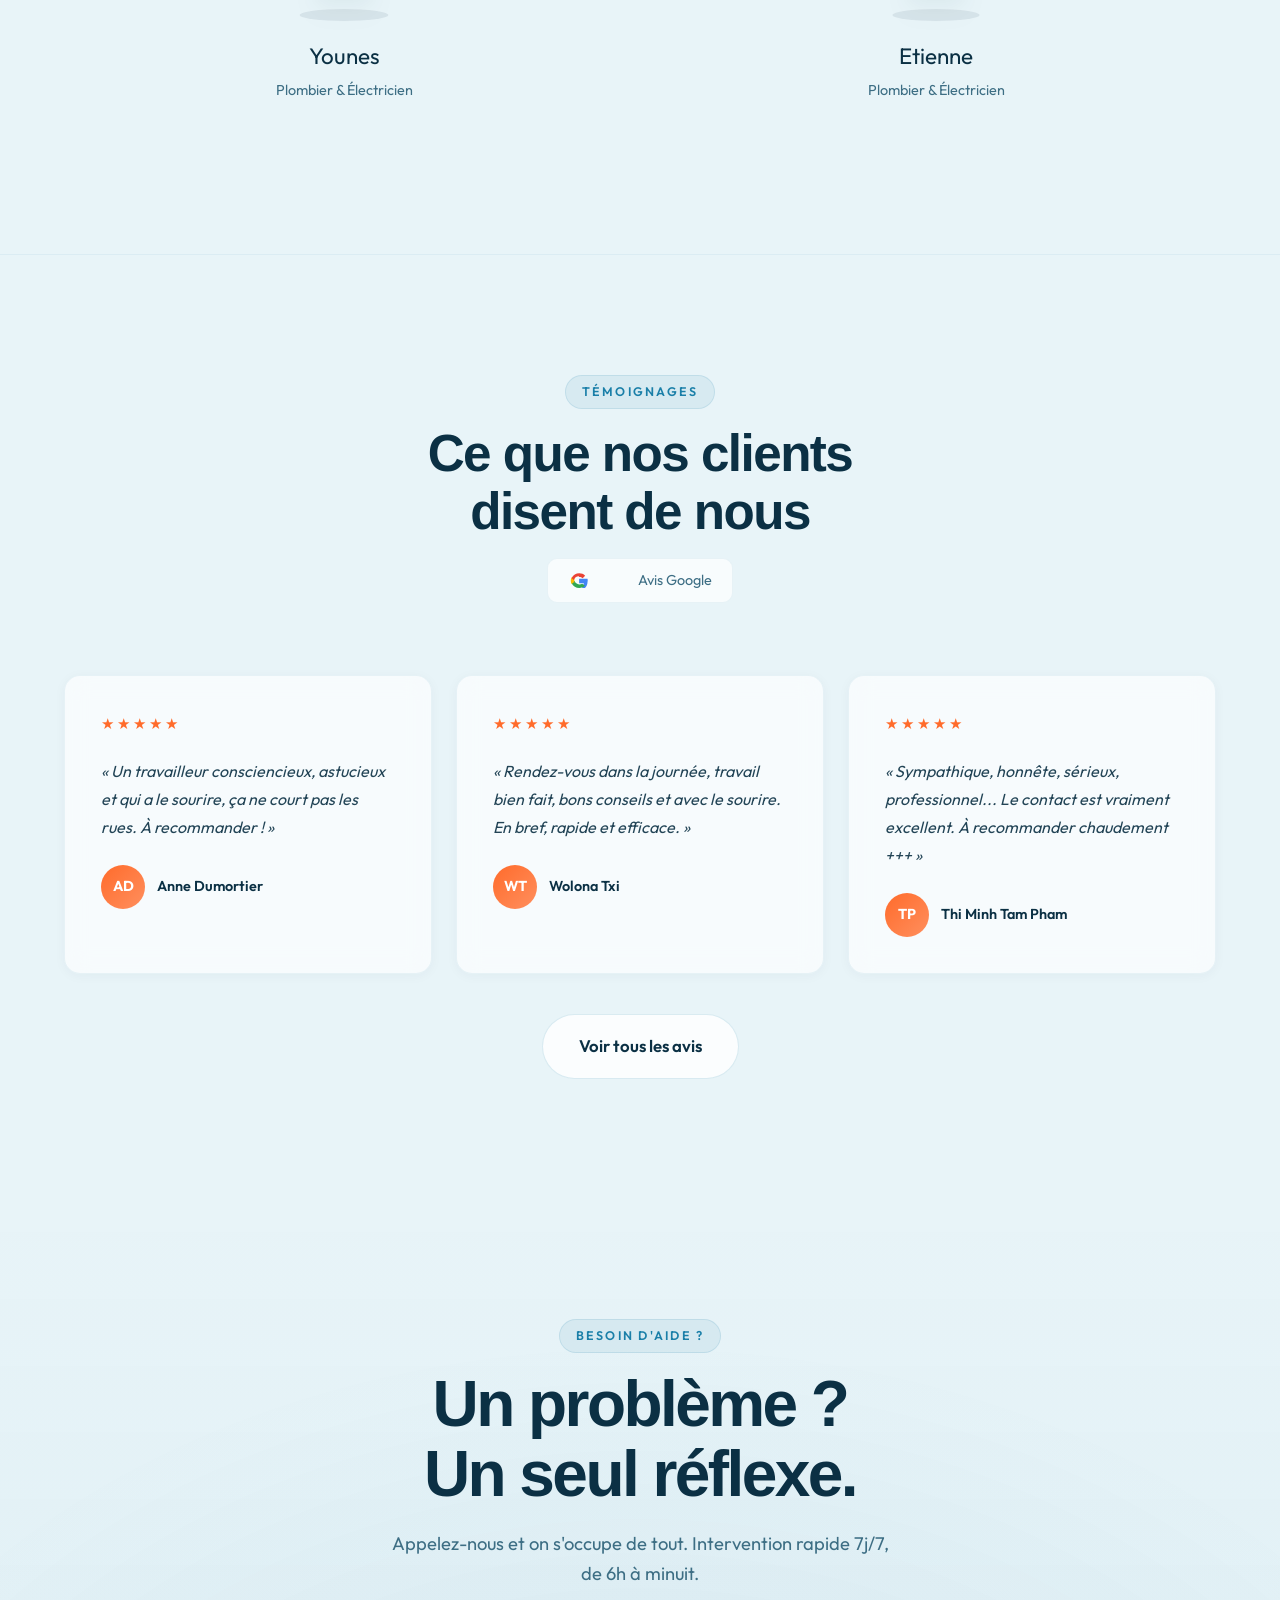
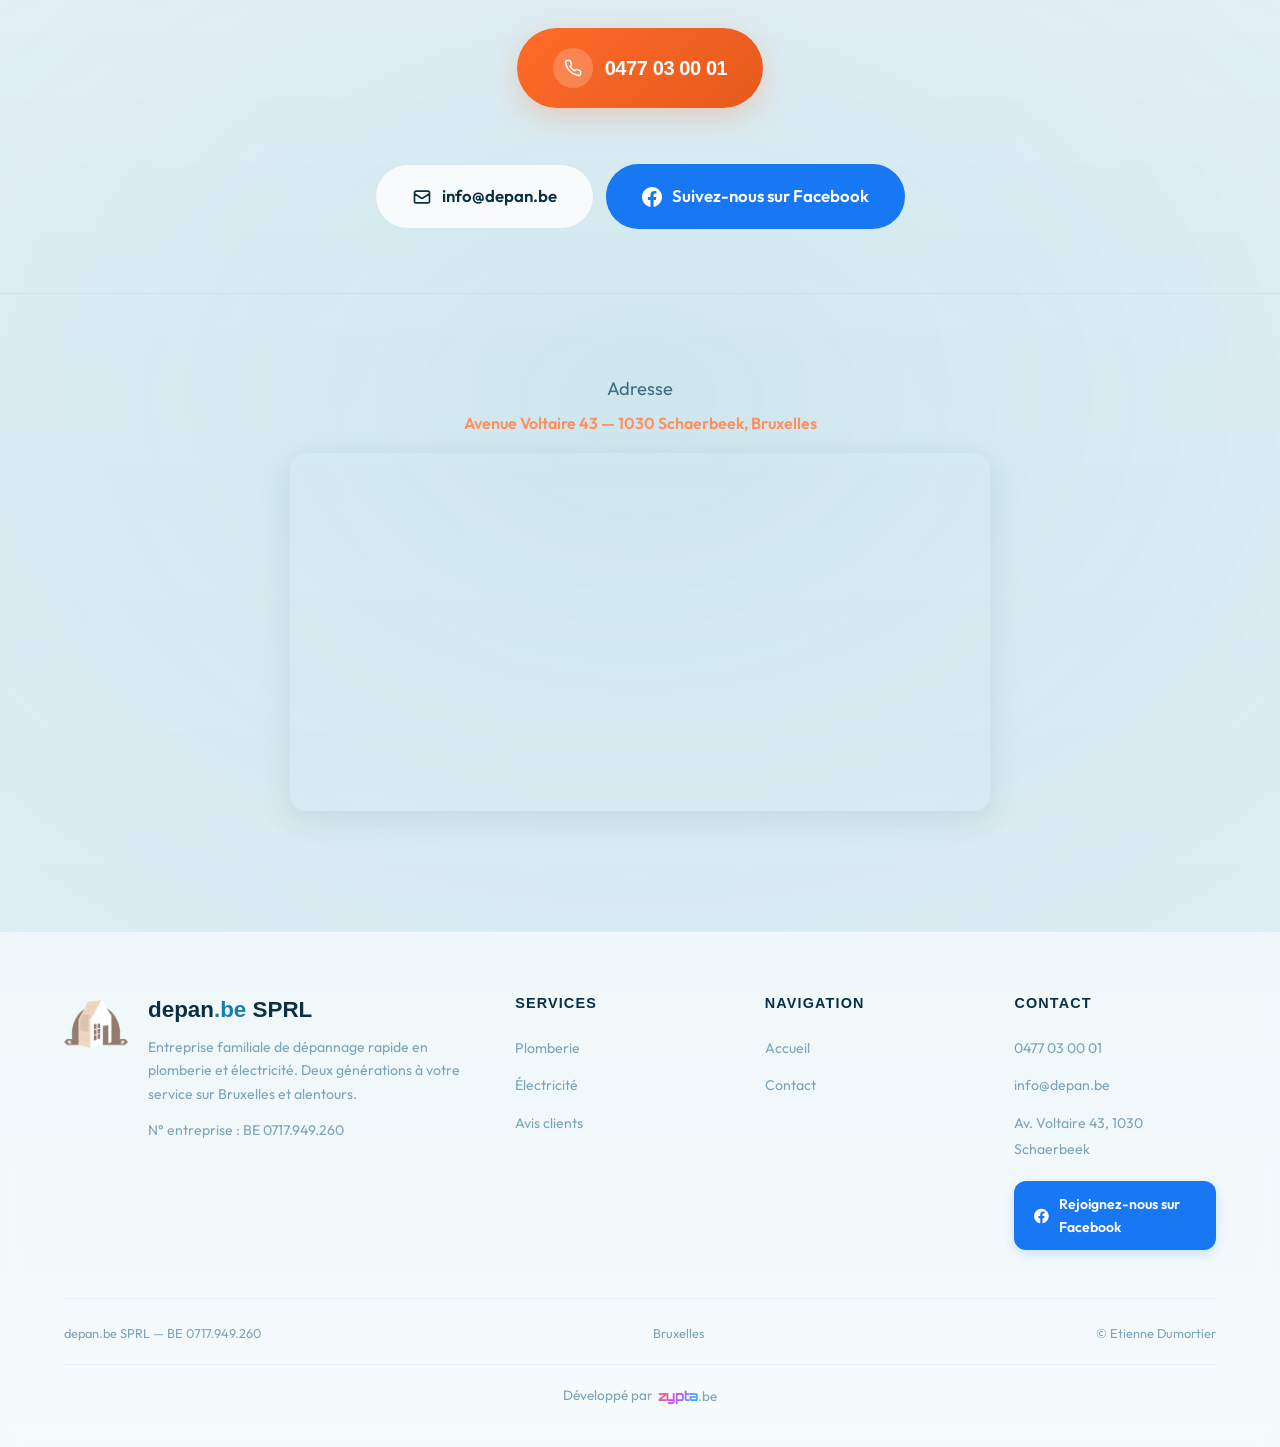
==== commit d985b7f0: "Mise à jour style, index, plomberie, electricite Made-with: Cursor" ====
--- a/index.html
+++ b/index.html
@@ -484,4 +484,16 @@
           const progress = Math.min(elapsed / duration, 1);
           const eased = 1 - Math.pow(1 - progress, 3);
           const current = Math.round(eased * target);
-          el.textC+          el.textContent = current + suffix;
+          if (progress < 1) requestAnimationFrame(animate);
+        }
+        requestAnimationFrame(animate);
+        counterObserver.unobserve(el);
+      }
+    });
+  }, { threshold: 0.3 });
+  statNumbers.forEach(el => counterObserver.observe(el));
+</script>
+
+</body>
+</html>
--- a/css/style.css
+++ b/css/style.css
@@ -831,10 +831,11 @@
   border: 1px solid rgba(26, 127, 168, 0.08);
 }
 .avis-google-badge .avis-google-logo {
-  height: 24px;
-  width: auto;
-  vertical-align: middle;
+  height: 20px;
+  width: 60px;
   flex-shrink: 0;
+  object-fit: contain;
+  aspect-ratio: auto;
 }
 .avis-google-badge--header {
   margin-top: 20px;
@@ -1455,6 +1456,28 @@
   .map-wrapper--compact iframe { height: 280px; }
 }
 
+/* Page characters (service pages) */
+.page-characters {
+  display: flex;
+  justify-content: center;
+  gap: 3rem;
+  margin-bottom: 3rem;
+  padding-bottom: 2rem;
+  border-bottom: 1px solid rgba(26, 127, 168, 0.08);
+}
+.page-char {
+  display: flex;
+  flex-direction: column;
+  align-items: center;
+  gap: 0.25rem;
+}
+.page-char-name {
+  font-family: var(--font-display);
+  font-weight: 700;
+  font-size: 0.95rem;
+  color: var(--text);
+}
+
 /* ========== ANIMATED SVG CHARACTERS ========== */
 .team-character {
   display: flex;
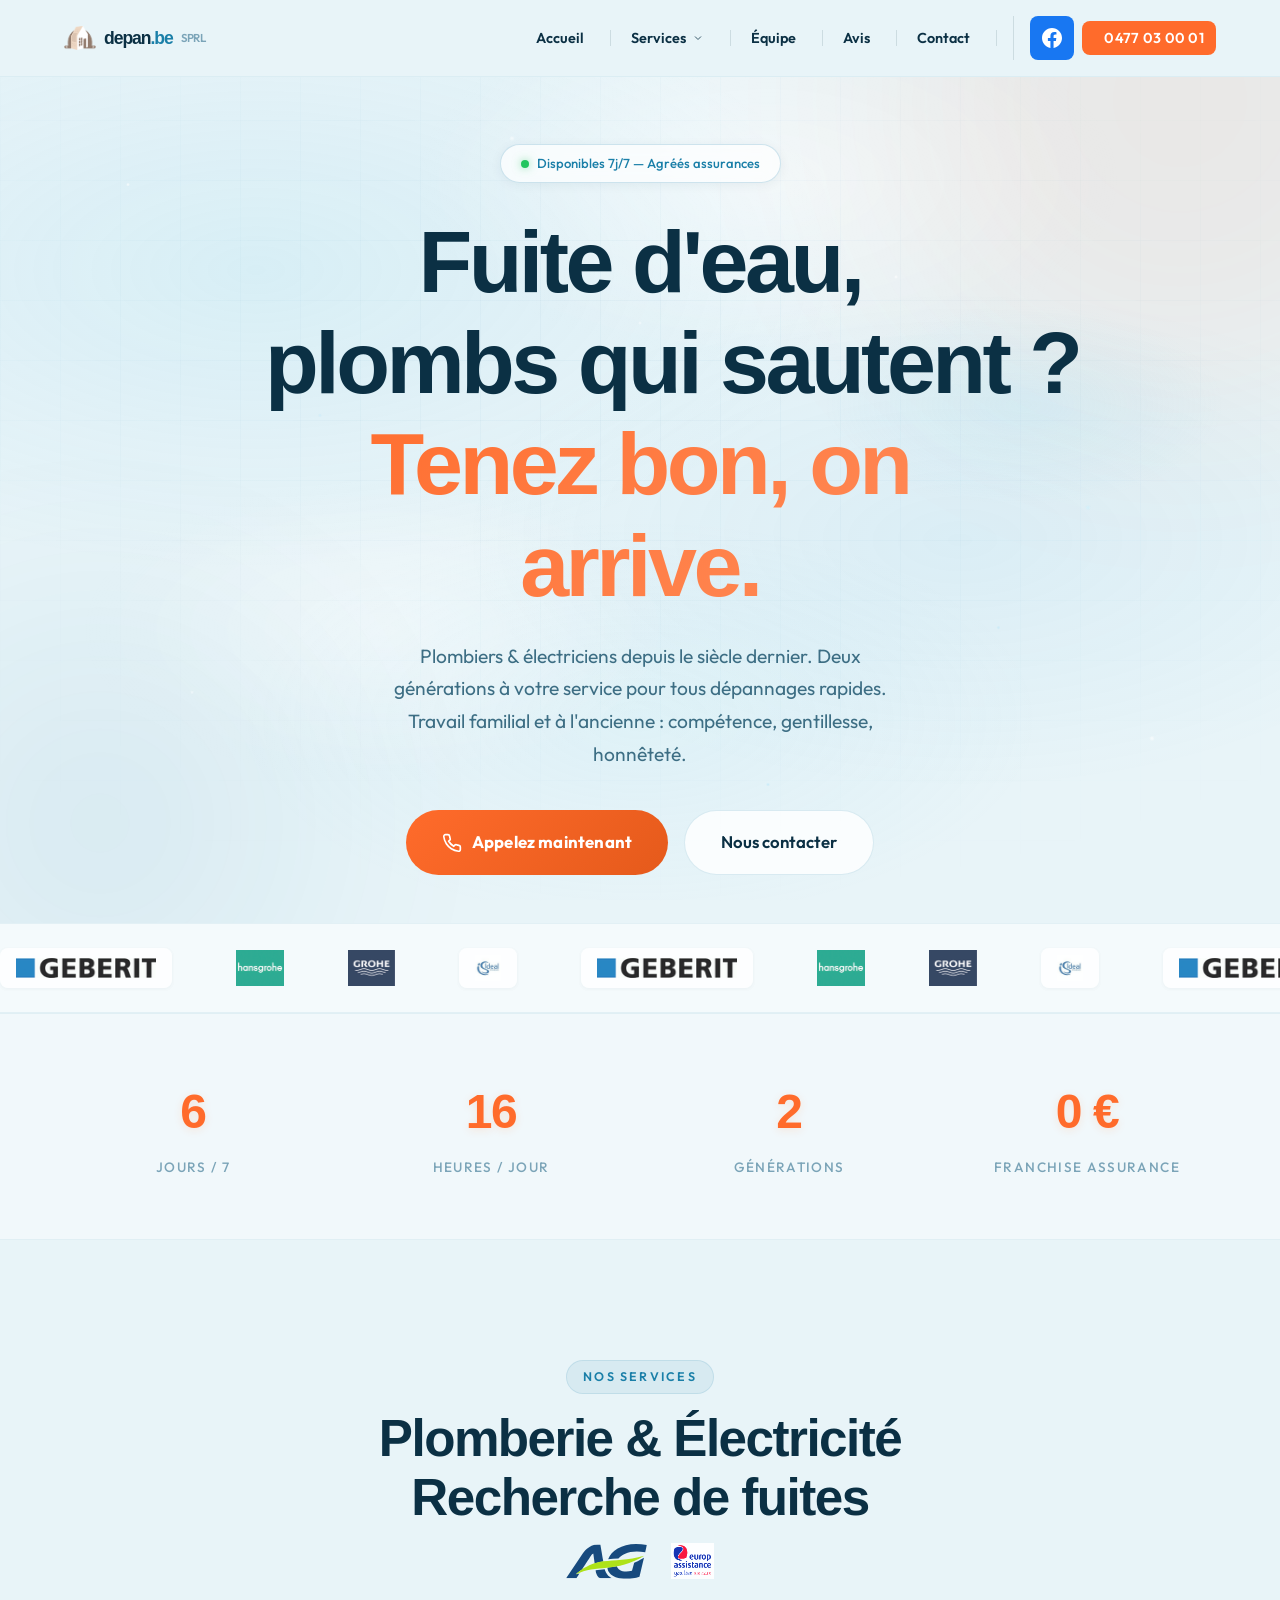
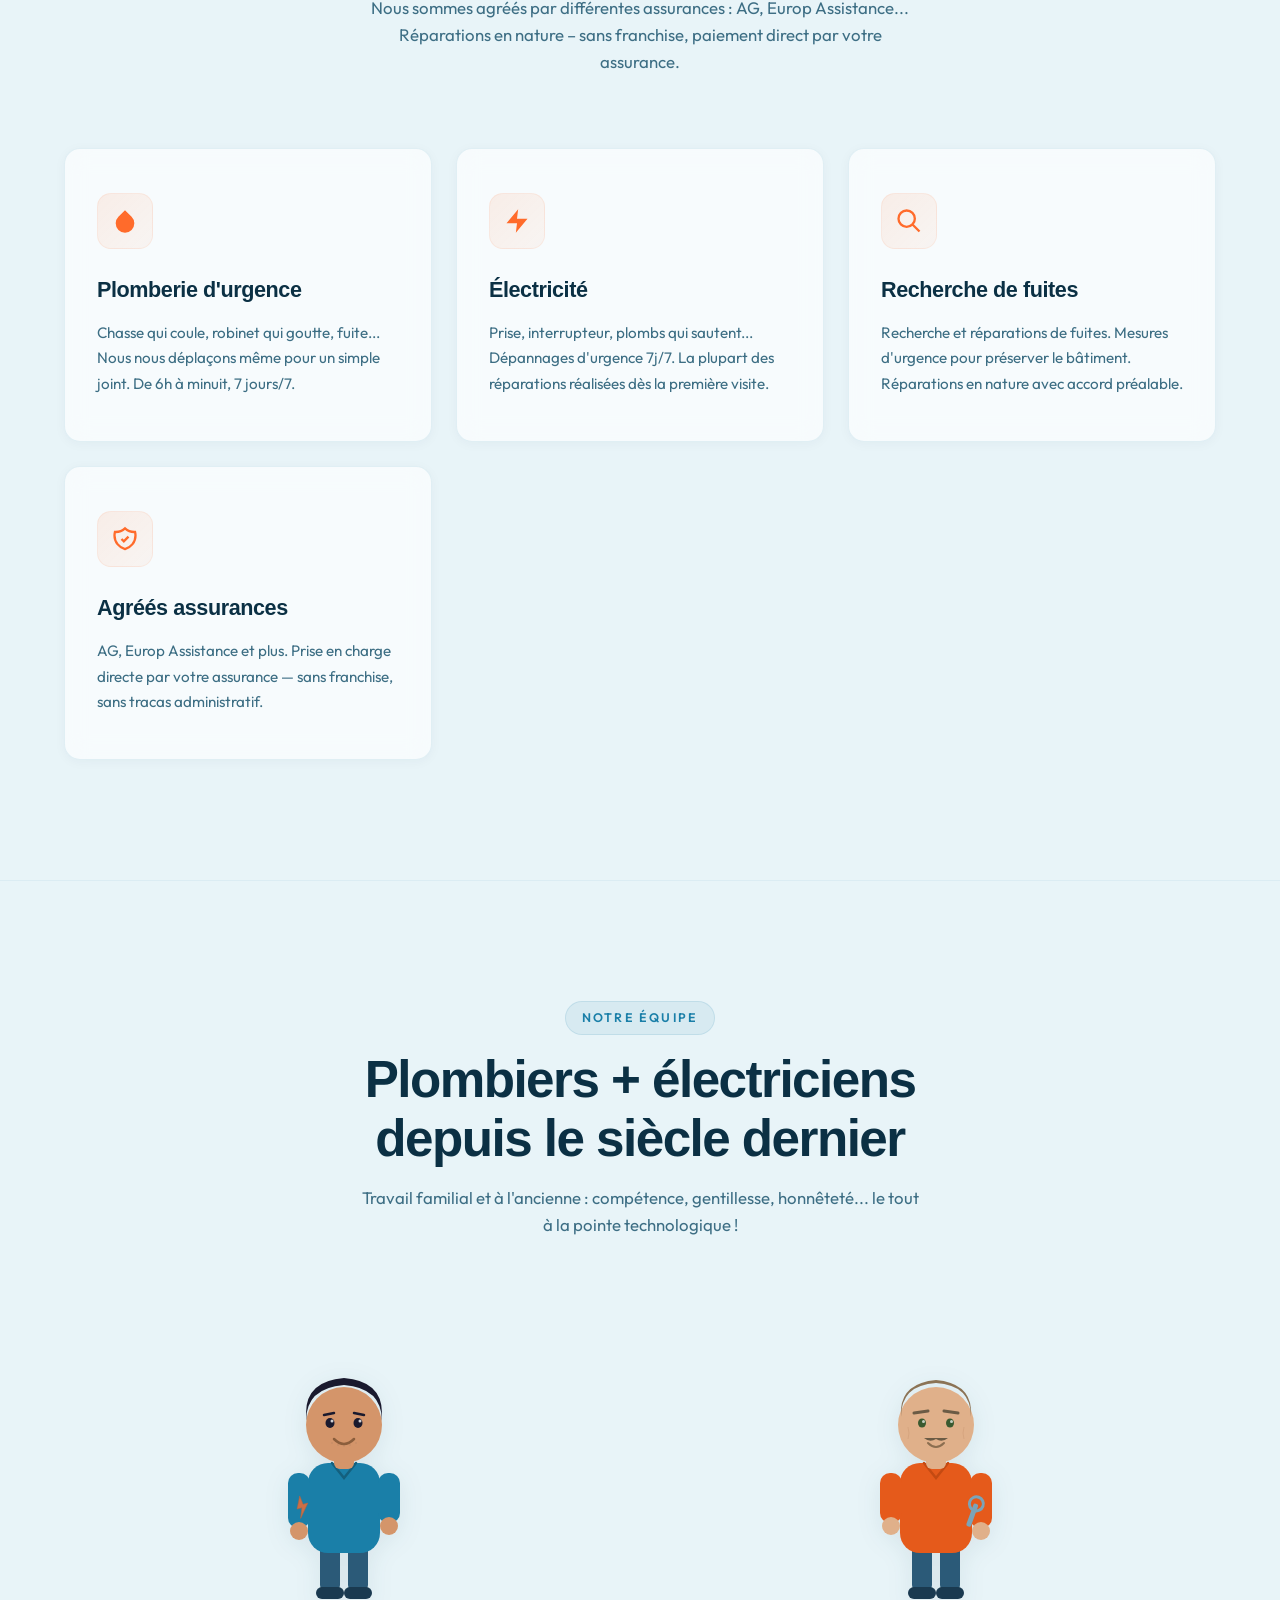
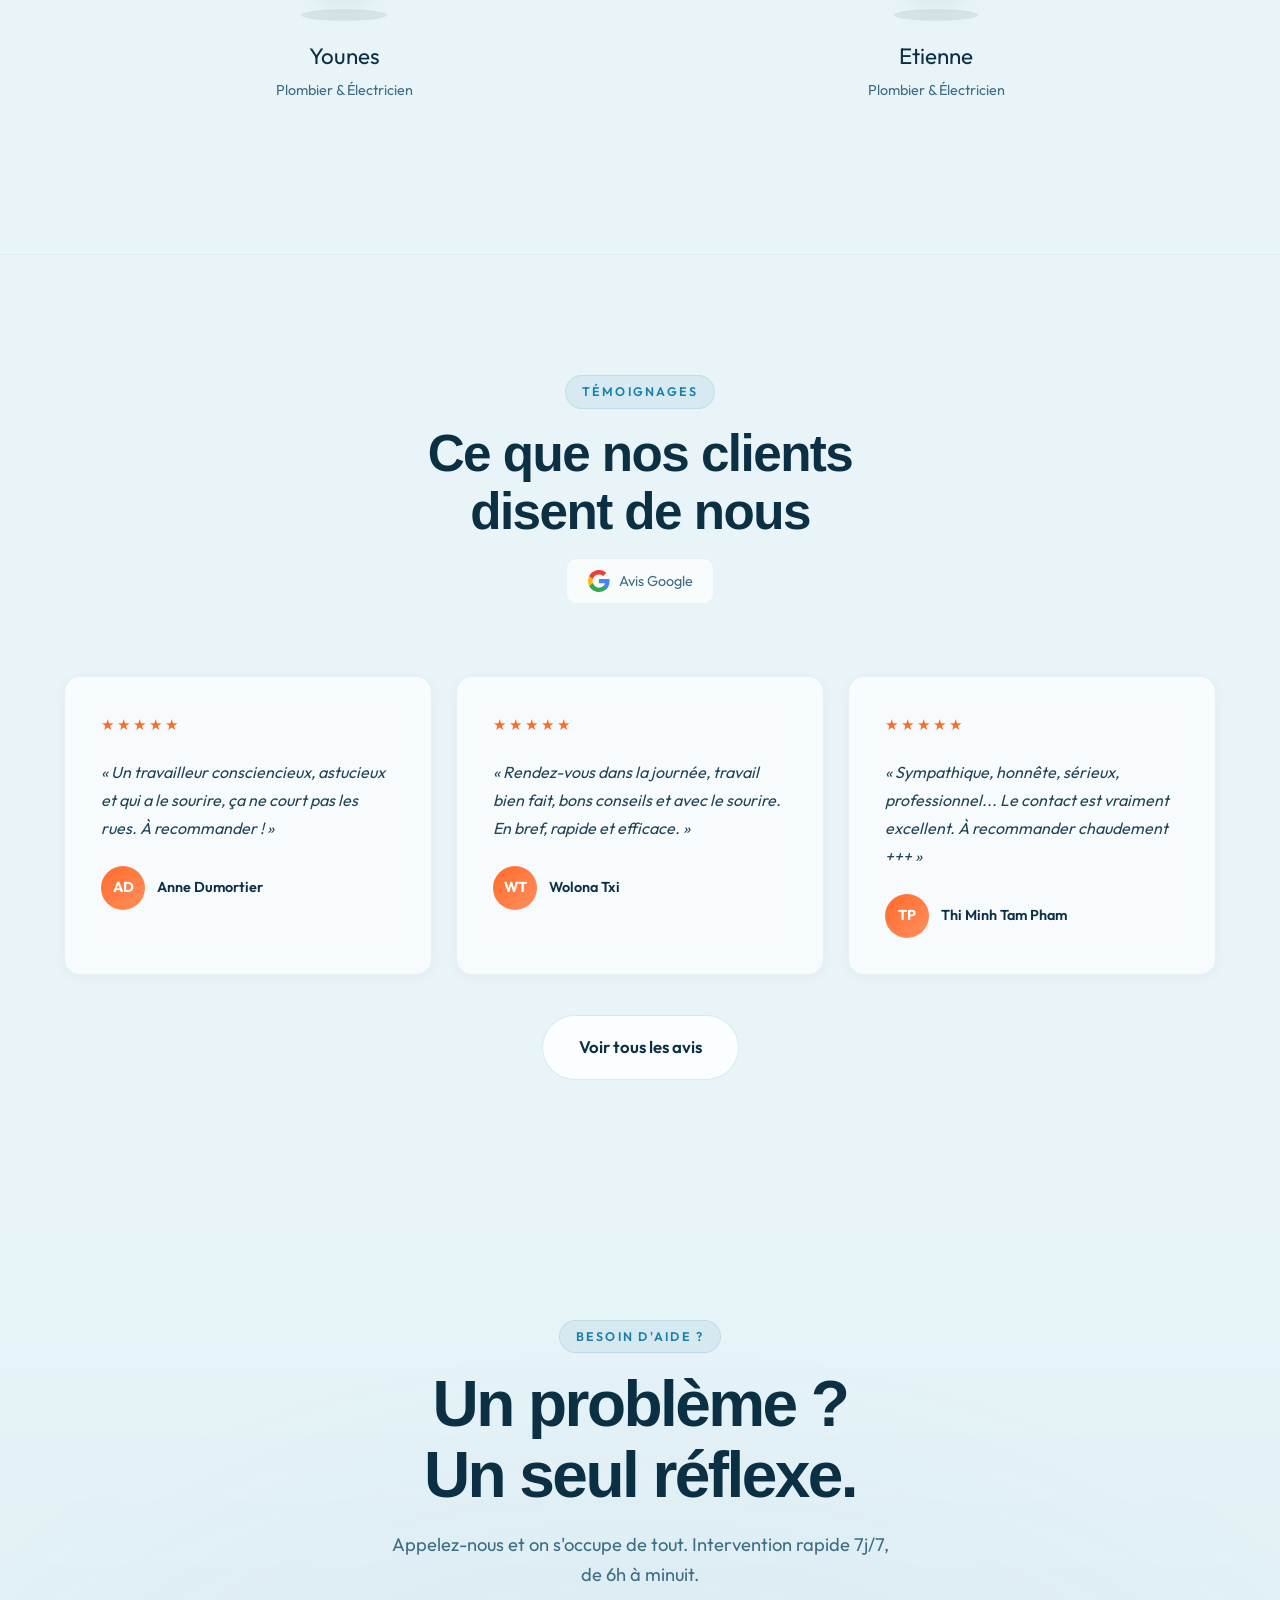
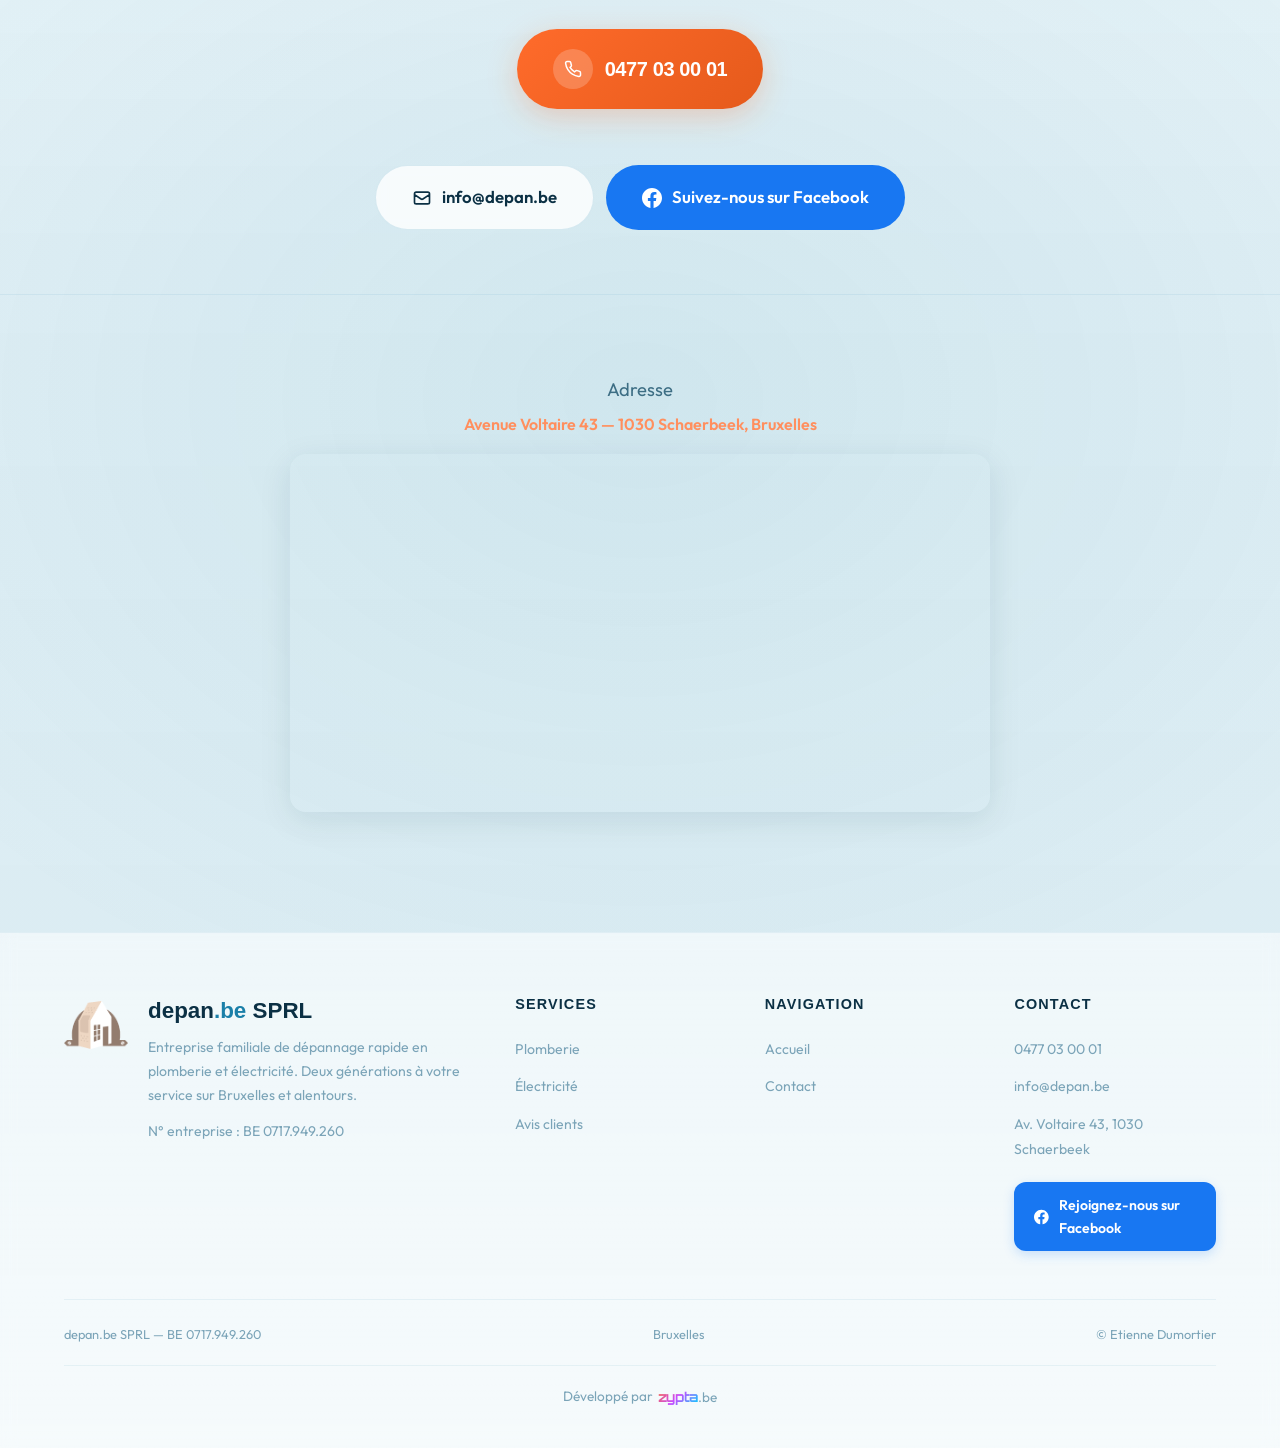
==== commit 4e8b2e33: "Logo Google: remplacé par G officiel 24x24 (proportions correctes) Made-with: Cursor" ====
--- a/index.html
+++ b/index.html
@@ -314,7 +314,7 @@
       <span class="section-tag">Témoignages</span>
       <h2>Ce que nos clients<br>disent de nous</h2>
       <div class="avis-google-badge">
-        <img src="assets/logos/google.svg" alt="Google" class="avis-google-logo" width="74" height="24">
+        <img src="assets/logos/google.svg" alt="Google" class="avis-google-logo" width="24" height="24">
         <span>Avis Google</span>
       </div>
     </div>
--- a/css/style.css
+++ b/css/style.css
@@ -177,11 +177,11 @@
   z-index: 1000;
   padding: 16px 0;
   transition: all 0.4s ease;
-  backdrop-filter: blur(0px);
+  background: var(--bg-dark);
+  border-bottom: 1px solid rgba(26, 127, 168, 0.06);
 }
 .navbar.scrolled {
-  background: rgba(232, 244, 248, 0.88);
-  backdrop-filter: blur(20px);
+  background: var(--bg-dark);
   border-bottom: 1px solid rgba(26, 127, 168, 0.1);
   padding: 10px 0;
   box-shadow: 0 2px 20px rgba(11, 48, 68, 0.06);
@@ -563,7 +563,7 @@
   align-items: center;
   gap: 10px;
   background: linear-gradient(135deg, var(--orange), var(--orange-dark));
-  color: var(--white);
+  color: var(--white) !important;
   padding: 18px 36px;
   border-radius: 60px;
   font-weight: 700;
@@ -821,7 +821,7 @@
   display: inline-flex;
   align-items: center;
   justify-content: center;
-  gap: 10px;
+  gap: 8px;
   margin-top: 16px;
   padding: 10px 20px;
   background: rgba(255,255,255,0.7);
@@ -831,11 +831,10 @@
   border: 1px solid rgba(26, 127, 168, 0.08);
 }
 .avis-google-badge .avis-google-logo {
-  height: 20px;
-  width: 60px;
+  height: 24px;
+  width: 24px;
   flex-shrink: 0;
   object-fit: contain;
-  aspect-ratio: auto;
 }
 .avis-google-badge--header {
   margin-top: 20px;
@@ -1461,8 +1460,8 @@
   display: flex;
   justify-content: center;
   gap: 3rem;
-  margin-bottom: 3rem;
-  padding-bottom: 2rem;
+  margin-bottom: 1.5rem;
+  padding-bottom: 1rem;
   border-bottom: 1px solid rgba(26, 127, 168, 0.08);
 }
 .page-char {
@@ -1470,6 +1469,11 @@
   flex-direction: column;
   align-items: center;
   gap: 0.25rem;
+}
+.page-char svg {
+  width: 200px;
+  height: auto;
+  max-width: none;
 }
 .page-char-name {
   font-family: var(--font-display);
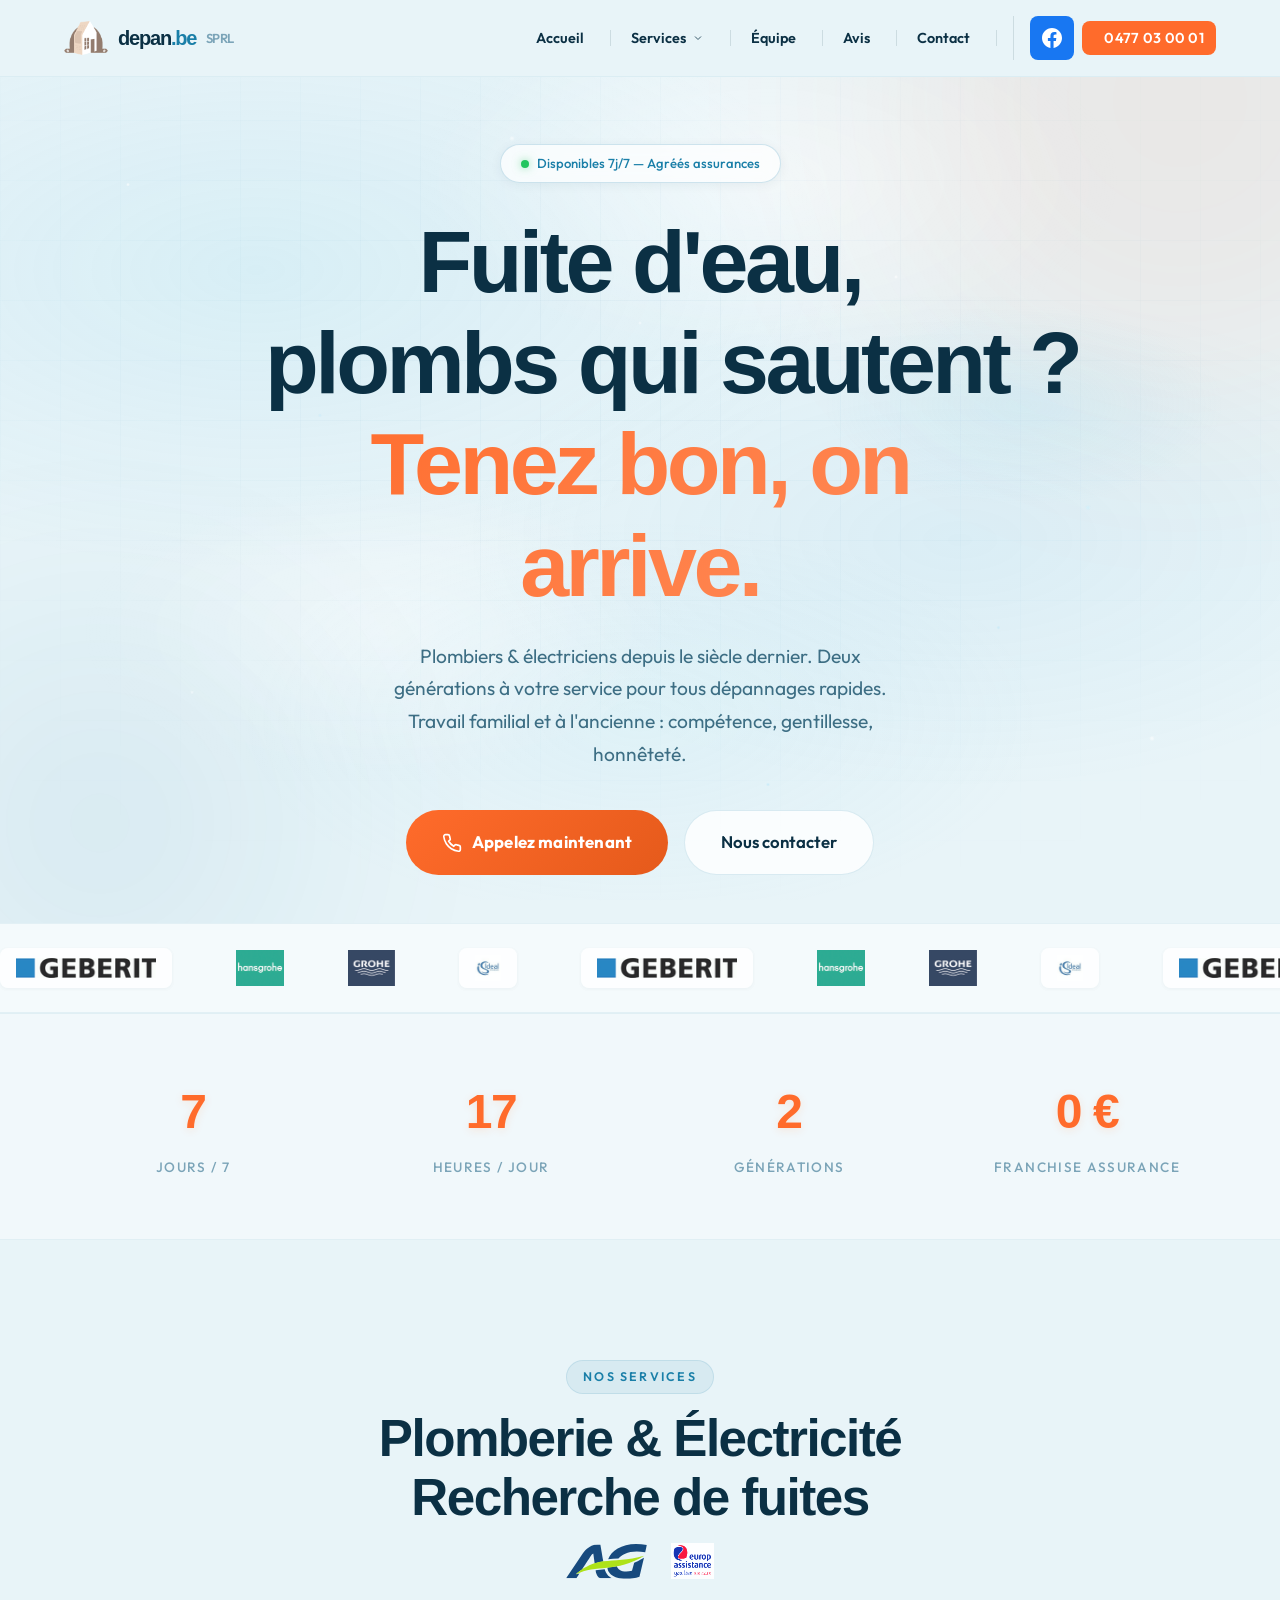
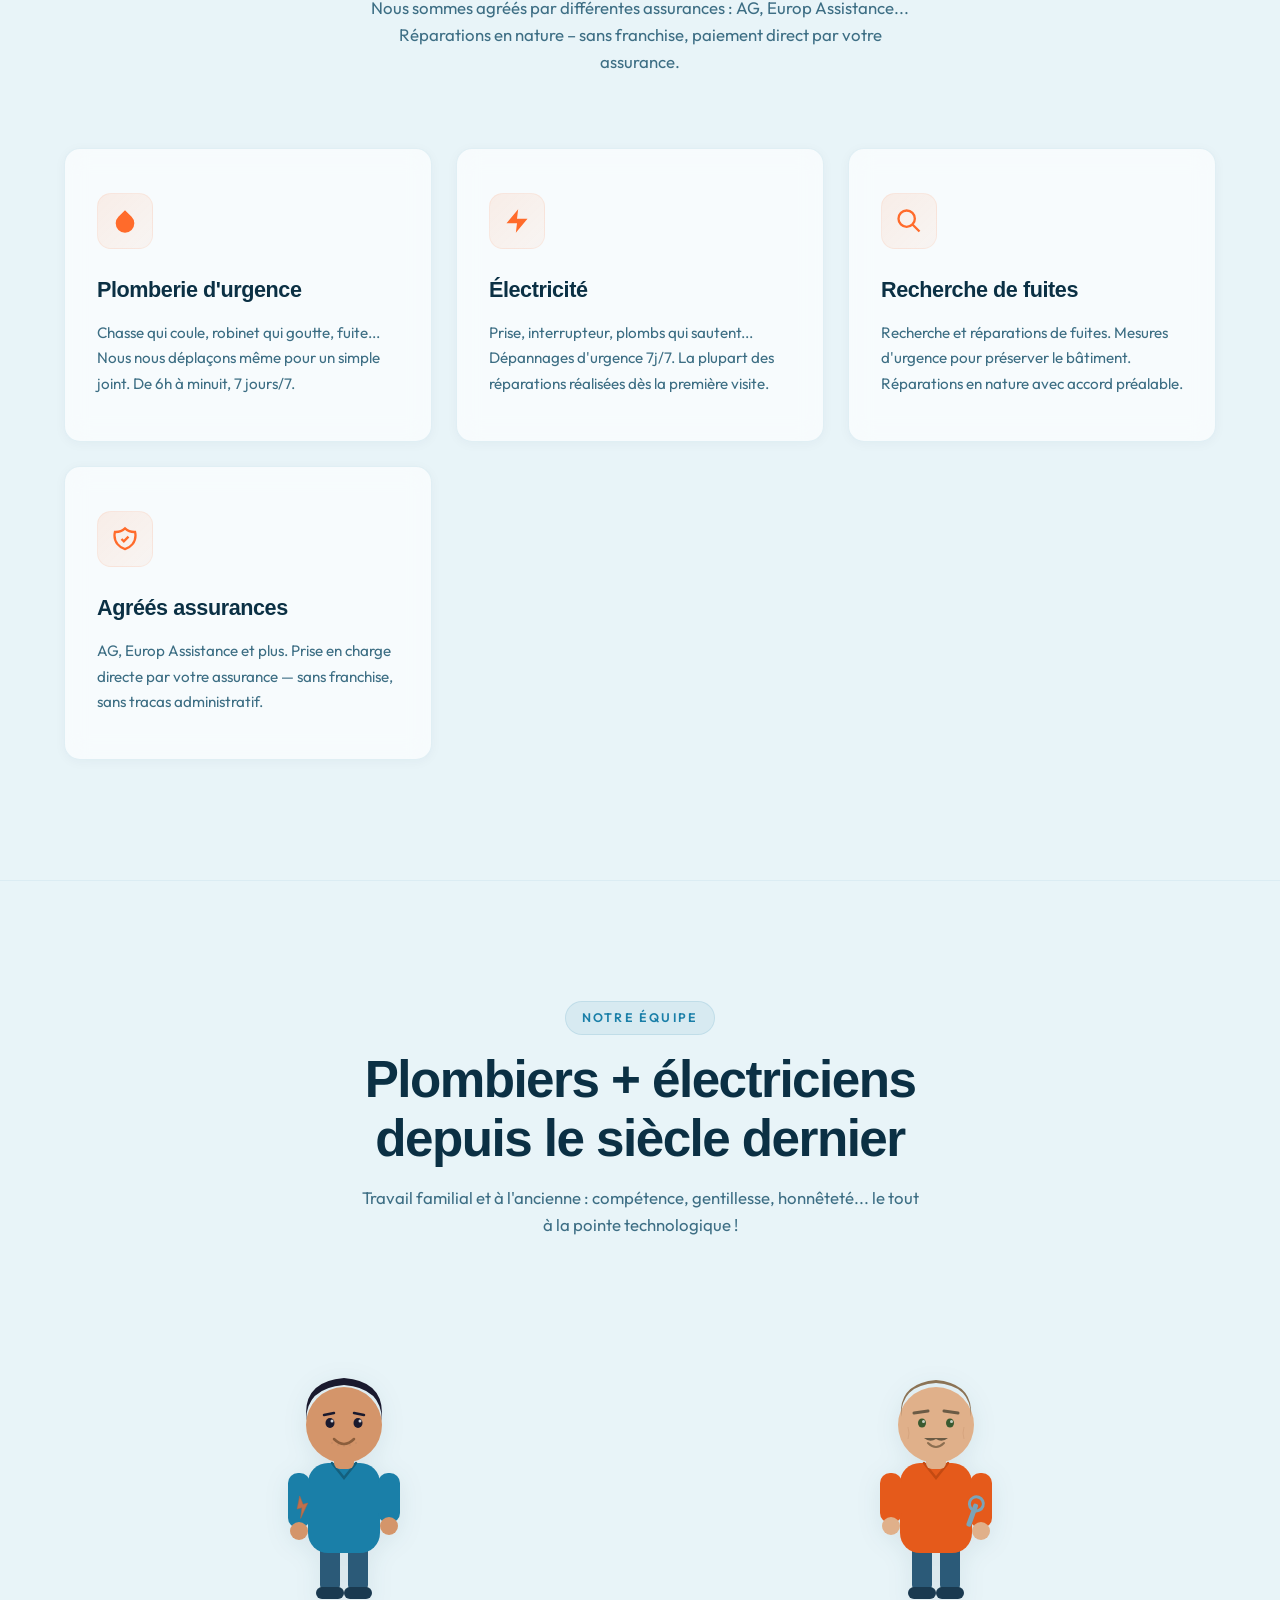
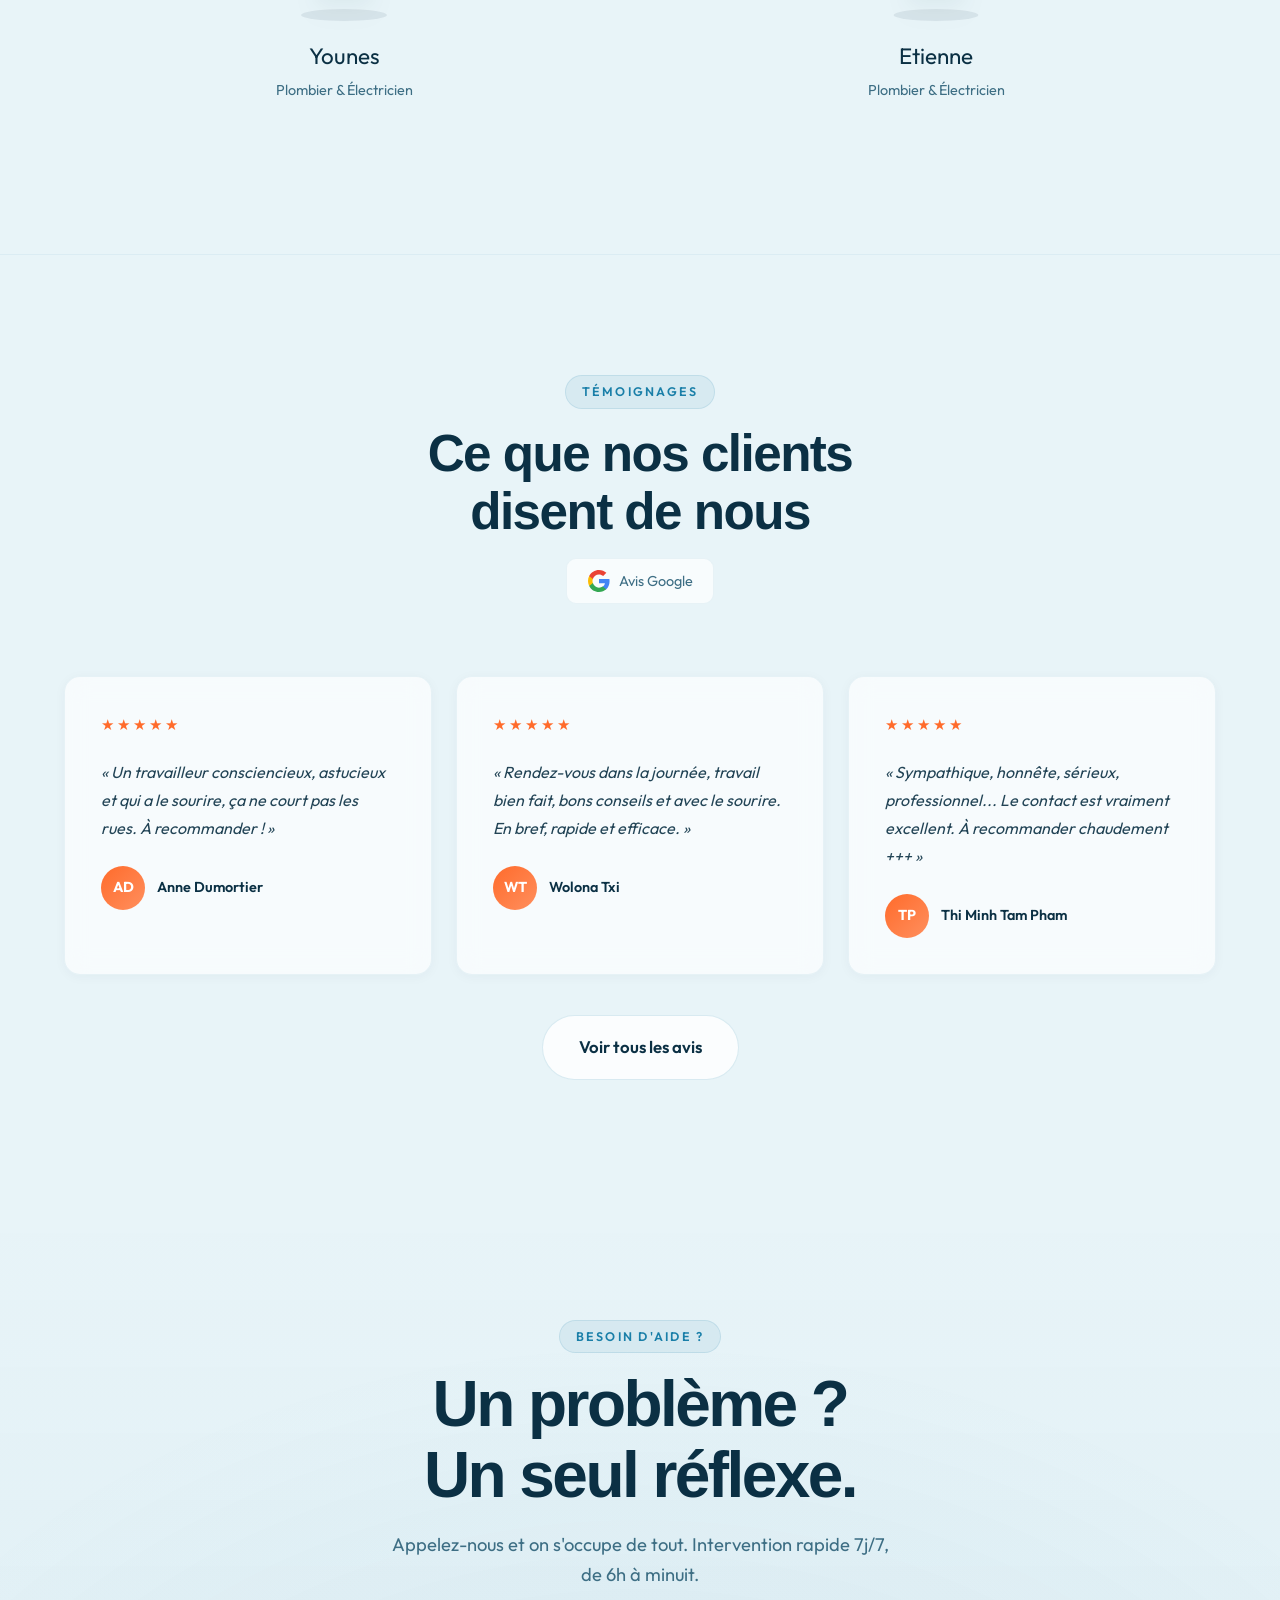
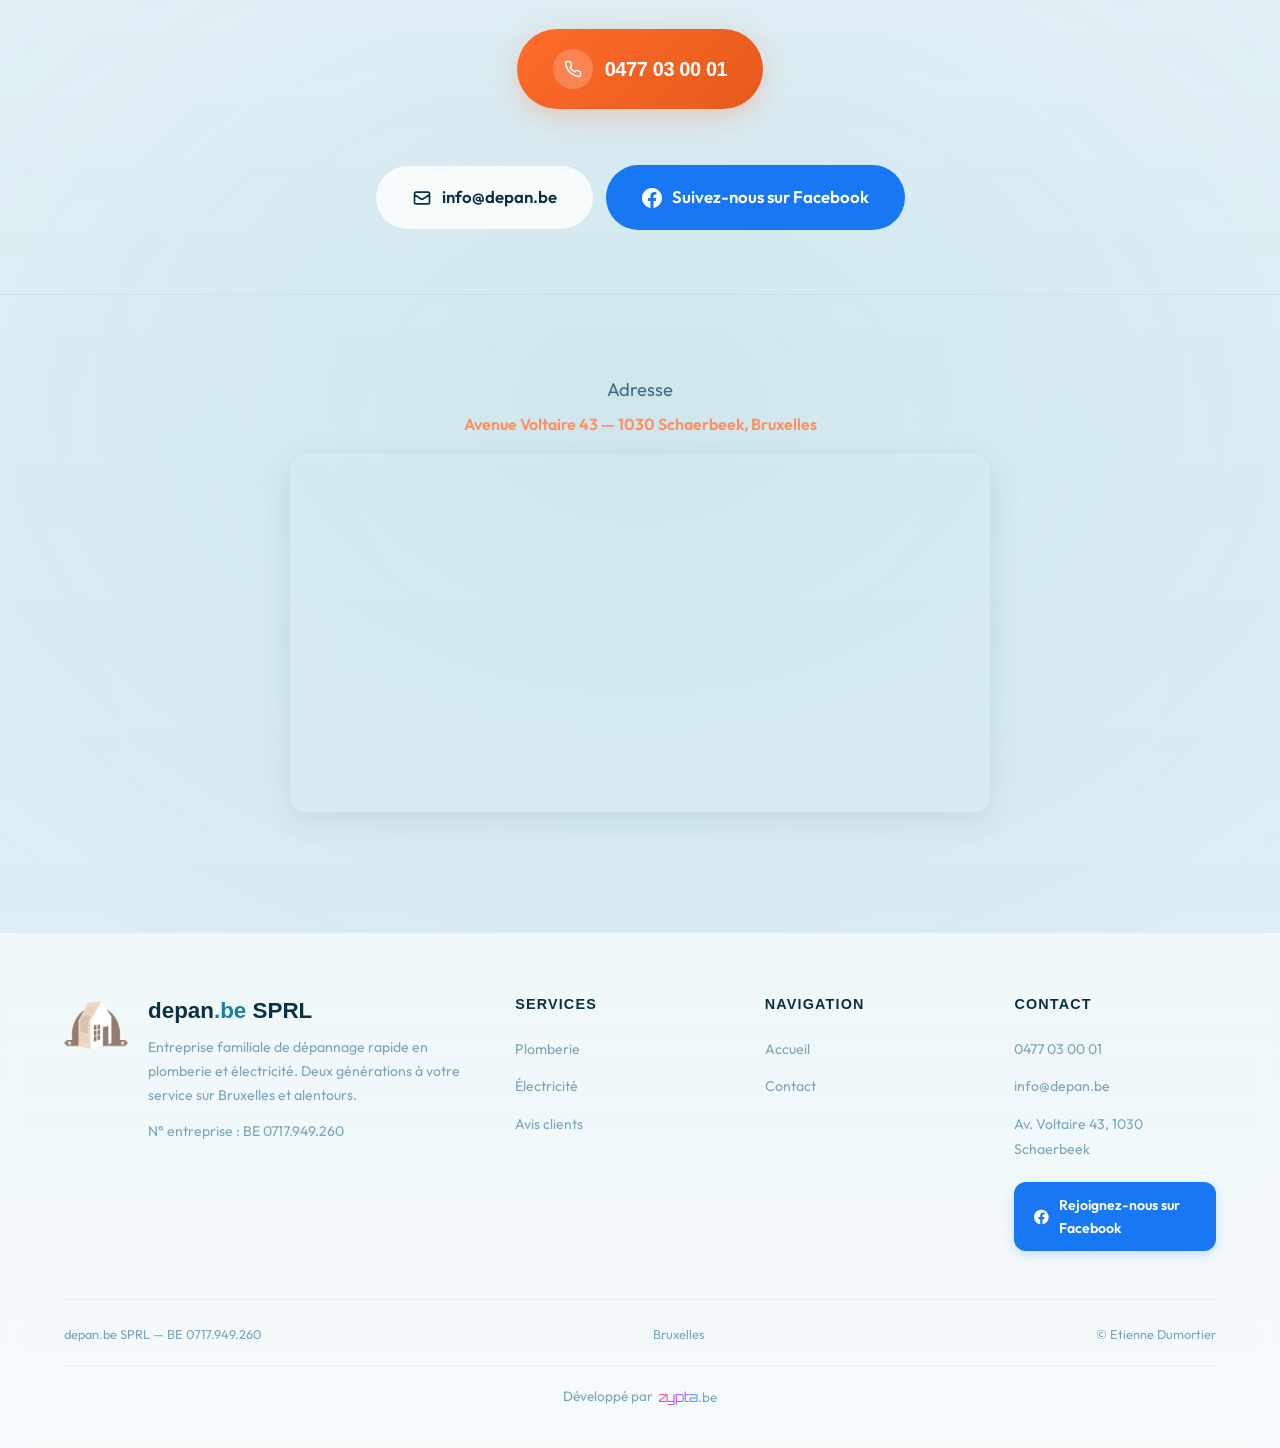
==== commit 0b66eb17: "Footer zypta: Ethnocentric Rg via CDN Fonts (aligné Bel Coiffure) - Lien fonts.cdnfonts.com/css/ethn" ====
--- a/index.html
+++ b/index.html
@@ -7,7 +7,9 @@
   <title>depan.be SPRL — Dépannages Rapides | Plomberie & Électricité Bruxelles</title>
   <link rel="preconnect" href="https://fonts.googleapis.com">
   <link rel="preconnect" href="https://fonts.gstatic.com" crossorigin>
-  <link href="https://fonts.googleapis.com/css2?family=Cabinet+Grotesk:wght@400;700;800;900&family=Orbitron:wght@700&family=Outfit:wght@300;400;500;600;700&display=swap" rel="stylesheet">
+  <link href="https://fonts.googleapis.com/css2?family=Cabinet+Grotesk:wght@400;700;800;900&family=Orbitron:wght@700;800;900&family=Outfit:wght@300;400;500;600;700&display=swap" rel="stylesheet">
+  <link rel="preconnect" href="https://fonts.cdnfonts.com" crossorigin>
+  <link href="https://fonts.cdnfonts.com/css/ethnocentric" rel="stylesheet">
   <link rel="stylesheet" href="css/style.css">
   <link rel="icon" href="assets/logo-depan.png" type="image/png">
 </head>
--- a/css/style.css
+++ b/css/style.css
@@ -1,5 +1,5 @@
 /* depan.be — Design inspiré du joli */
-@import url('https://fonts.googleapis.com/css2?family=Cabinet+Grotesk:wght@400;700;800;900&family=Orbitron:wght@700&family=Outfit:wght@300;400;500;600;700&display=swap');
+@import url('https://fonts.googleapis.com/css2?family=Cabinet+Grotesk:wght@400;700;800;900&family=Orbitron:wght@700;800;900&family=Outfit:wght@300;400;500;600;700&display=swap');
 
 *, *::before, *::after { margin: 0; padding: 0; box-sizing: border-box; }
 
@@ -194,10 +194,10 @@
 .nav-logo {
   display: flex;
   align-items: center;
-  gap: 8px;
+  gap: 10px;
   font-family: var(--font-display);
   font-weight: 800;
-  font-size: 1.1rem;
+  font-size: 1.25rem;
   letter-spacing: -0.04em;
 }
 .nav-logo .nav-logo-brand {
@@ -210,8 +210,8 @@
   color: var(--primary);
 }
 .nav-logo img {
-  width: 32px;
-  height: 32px;
+  width: 44px;
+  height: 44px;
   object-fit: contain;
 }
 .nav-logo span { color: var(--primary); }
@@ -1100,8 +1100,8 @@
   color: var(--orange-light);
 }
 .footer-credit .zypta-supernova {
-  font-family: 'Ethnocentric', 'Orbitron', sans-serif;
-  font-weight: 700;
+  font-family: 'Ethnocentric Rg', 'Orbitron', system-ui, sans-serif;
+  font-weight: 400;
   letter-spacing: -0.02em;
   background: linear-gradient(135deg, #ff6b35, #c84bff, #00d4ff);
   -webkit-background-clip: text;
